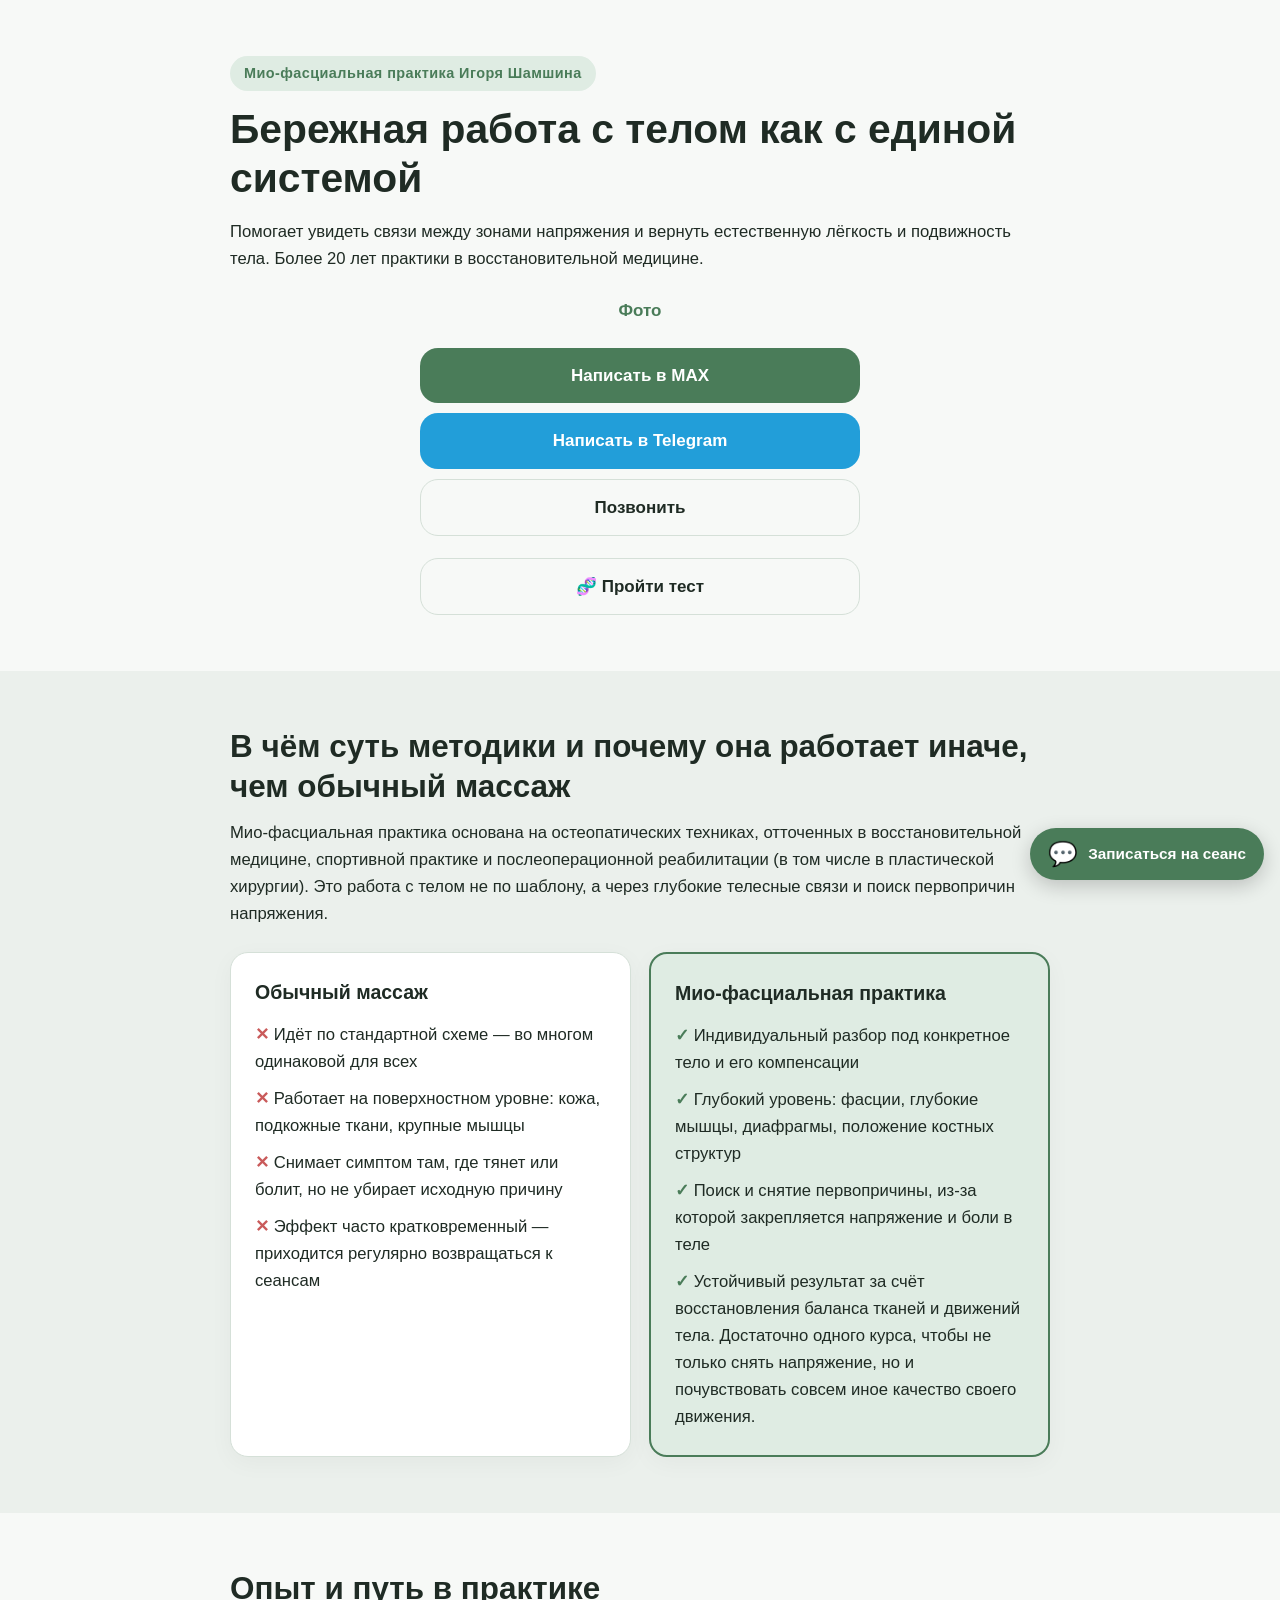
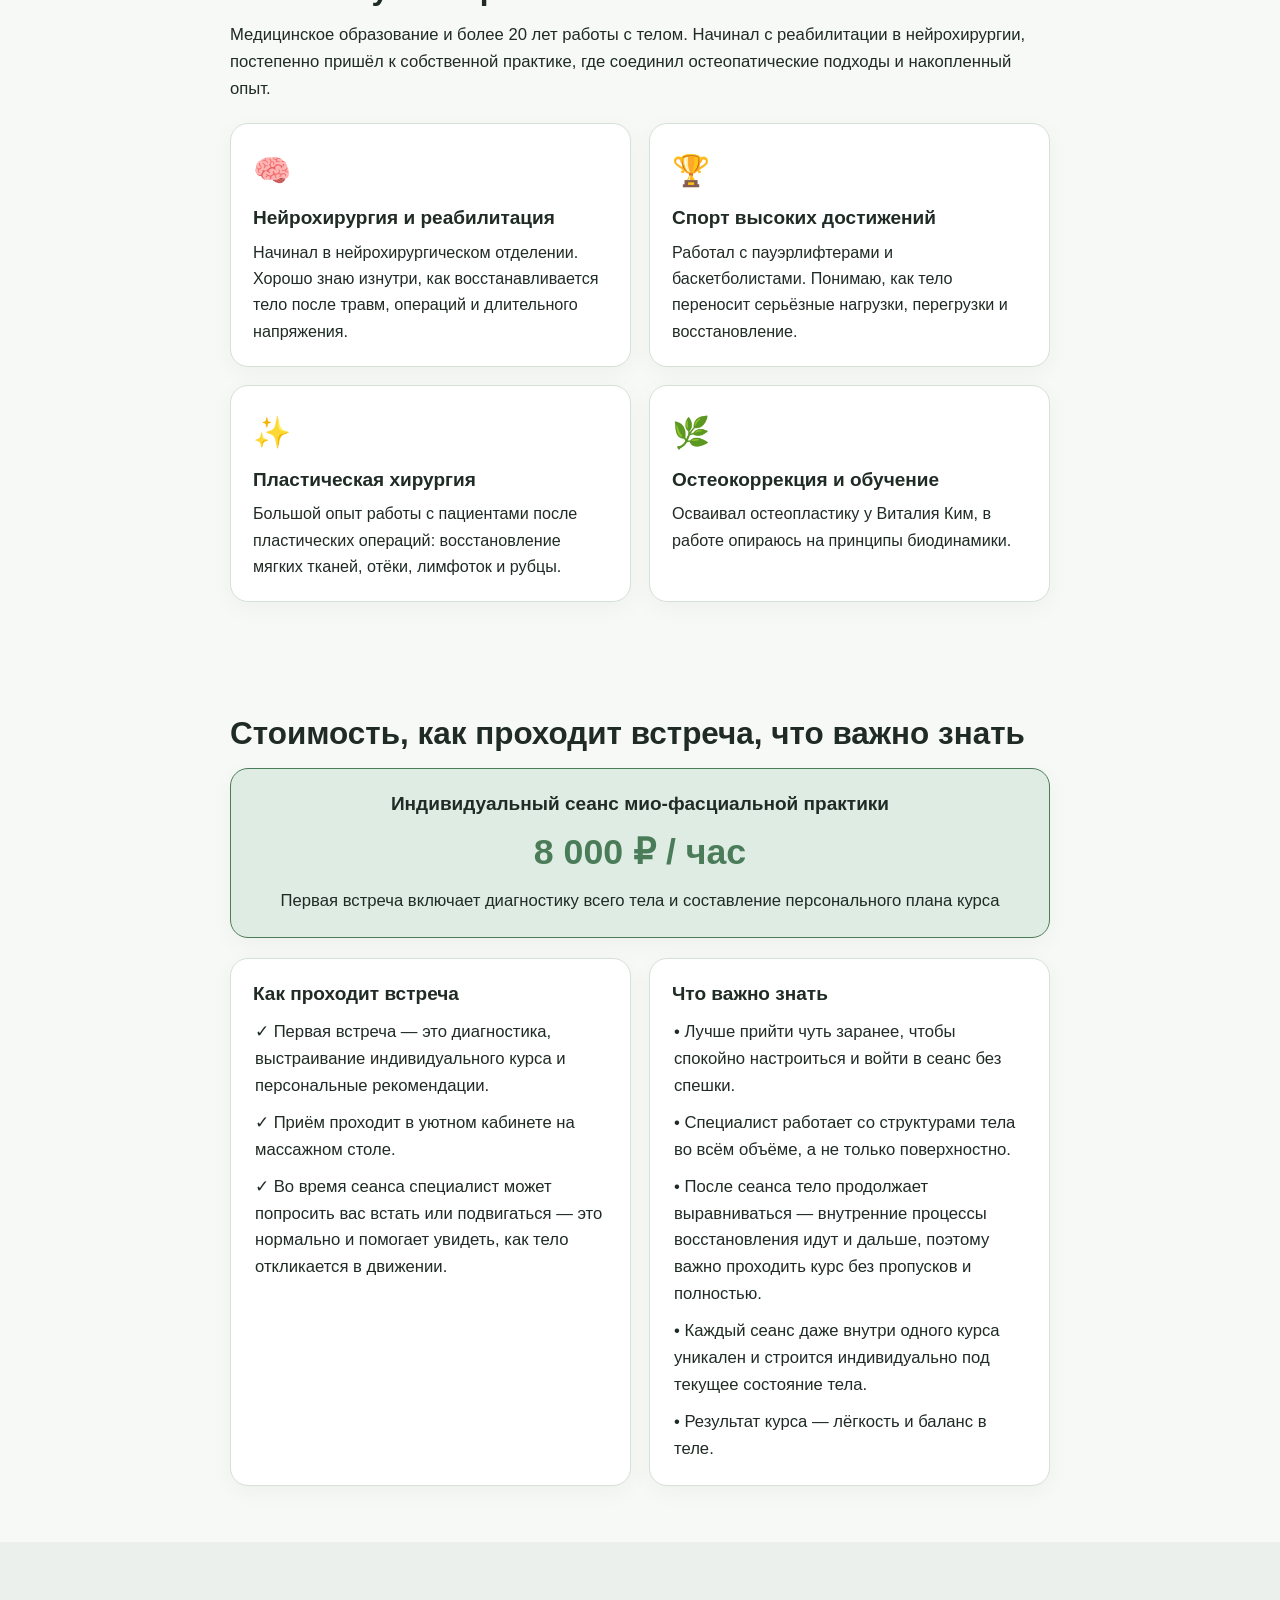
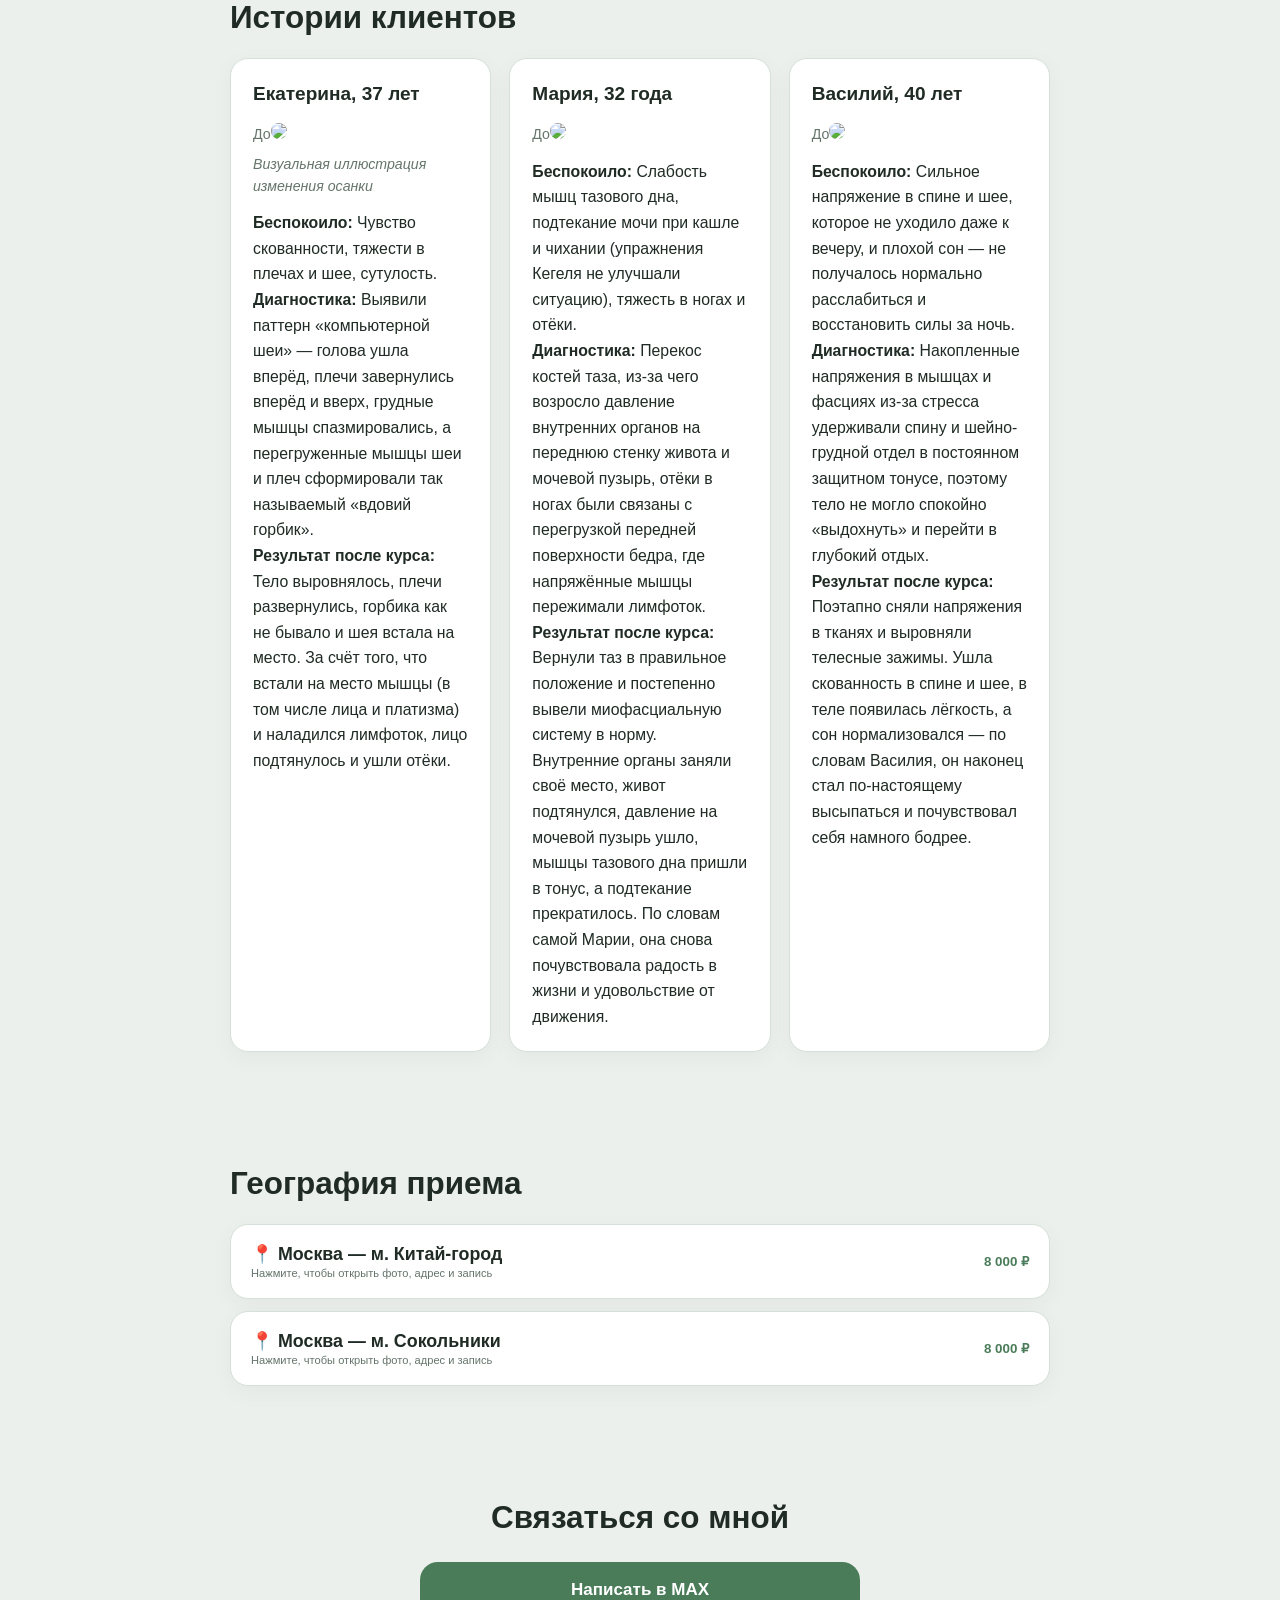
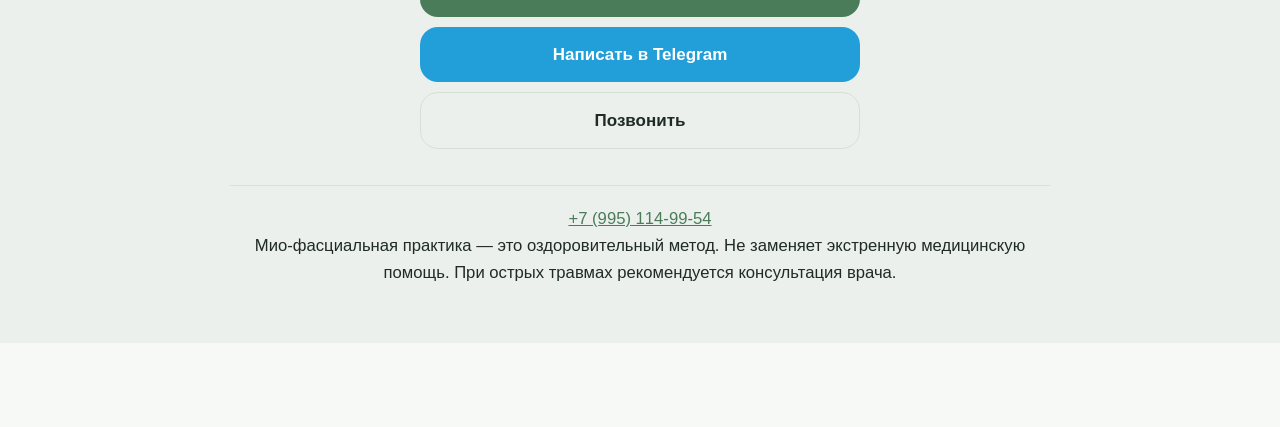
==== landing/index.html @ 15400cef "Publish landing/index.html" ====
<!DOCTYPE html><html lang="ru"><head><meta charset="UTF-8"><meta name="viewport" content="width=device-width,initial-scale=1.0"><title>Мио-фасциальная практика Игоря Шамшина | Москва</title>
  <meta name="description" content="Авторская мио-фасциальная остеокоррекция и остеопластика. 20+ лет опыта. Возвращаем легкость движений за 2–3 сеанса.">
  <link rel="canonical" href="https://github.iolanding.html">
  <meta property="og:title" content="Мио-фасциальная практика Игоря Шамшина">
  <meta property="og:description" content="20+ лет в восстановительной медицине. Мягкая остеокоррекция в Москве и Волгограде.">
  <meta property="og:image" content="https://github.ioigor.jpg"><style>:root { --bg-main:#fbf9f6; --bg-alt:#f3efe8; --fg:#2b2a28; --muted:#7a756f; --accent:#74a88e; --accent-soft:#e8f0ea; --border:#e6e0d6; --card-bg:#ffffff; --radius:18px; --bg-main:#F7F9F7;--bg-alt:#EBF0EC;--fg:#1F2B24;--muted:#65756B;--accent:#4A7C59;--accent-soft:#DFECE3;--border:#D5E0D8;--card-bg:#FFFFFF; }
body.theme-dark { --bg-main:#161817; --bg-alt:#1e201f; --fg:#eceae4; --muted:#9a978e; --accent:#7ab88f; --accent-soft:#233027; --border:#2f322e; --card-bg:#222523; }
@media (prefers-color-scheme: dark) { body.theme-auto { --bg-main:#161817; --bg-alt:#1e201f; --fg:#eceae4; --muted:#9a978e; --accent:#7ab88f; --accent-soft:#233027; --border:#2f322e; --card-bg:#222523; } }
* { box-sizing:border-box; margin:0; padding:0; } html { scroll-behavior:smooth; font-size:17px; }
body { background:var(--bg-main); color:var(--fg); line-height:1.6; padding-bottom:84px; -webkit-font-smoothing:antialiased; }
body{font-family:-apple-system,BlinkMacSystemFont,"Segoe UI",Roboto,sans-serif;}
img { max-width:100%; height:auto; }
.container { width:100%; max-width:860px; margin:0 auto; padding:0 20px; }
.section { padding:56px 0; } .section-alt { background:var(--bg-alt); }
.section-accent { background:var(--accent-soft); } .section-dark { background:#181a19; color:#f3efeA; --fg:#f3efea; --muted:#a5a198; --card-bg:#232624; --border:#333734; }
.sec-pad-sm { padding:32px 0; } .sec-pad-lg { padding:80px 0; }
.overline { display:inline-block; font-size:0.85rem; font-weight:700; letter-spacing:0.03em; color:var(--accent); background:var(--accent-soft); padding:6px 14px; border-radius:999px; margin-bottom:14px; }
.text-accent { color:var(--accent); font-weight:600; }
h1,h2,h3 { color:var(--h-color, var(--fg)); } p,li { color:var(--p-color, var(--fg)); }
.sec-txt-dark { --h-color:#1a1a1a; --p-color:#2b2a28; } .sec-txt-muted { --p-color:var(--muted); } .sec-txt-light { --h-color:#ffffff; --p-color:rgba(255,255,255,0.88); }
h1 { font-size:clamp(1.75rem, 3.6vw, 2.4rem); line-height:1.2; margin-bottom:16px; font-weight:700; }
h2 { font-size:clamp(1.4rem, 2.8vw, 1.85rem); line-height:1.26; margin-bottom:14px; font-weight:700; }
h3 { font-size:1.12rem; line-height:1.35; margin-bottom:8px; font-weight:700; }
.section p, .section li, .card p, .card li { font-size:0.98rem; line-height:1.62; }
.cookie-bar { position:fixed; bottom:16px; left:16px; right:16px; max-width:540px; margin:0 auto; background:var(--card-bg); border:1px solid var(--border); box-shadow:0 12px 32px rgba(0,0,0,0.14); border-radius:16px; padding:14px 16px; z-index:999; display:flex; align-items:center; justify-content:space-between; gap:12px; font-size:0.85rem; }
.hero-img-container { width:100%; max-width:460px; border-radius:var(--radius); background:transparent; margin:24px auto; display:flex; align-items:center; justify-content:center; color:var(--accent); font-weight:600; overflow:hidden; }
.hero-img-container img { width:100%; height:auto; max-height:80vh; object-fit:contain; border-radius:var(--radius); box-shadow:0 12px 32px rgba(0,0,0,0.08); display:block; }
.btn-group { display:flex; flex-wrap:wrap; gap:10px; margin-top:20px; justify-content:var(--btn-align, flex-start); }
body.btns-center .btn-group { justify-content:center; }
body.btns-full .btn-group { flex-direction:column; align-items:stretch; } body.btns-full .btn-group .btn { width:100%; max-width:440px; margin:0 auto; }
.btn { display:inline-flex; align-items:center; justify-content:center; gap:8px; padding:14px 24px; border-radius:var(--radius); font-size:1rem; font-weight:600; text-decoration:none; border:none; cursor:pointer; transition:0.2s; }
.btn-max { background:var(--accent);color:#fff; }
.btn-tg { background:#229ed9; color:#fff; } .btn-wa { background:#25d366; color:#fff; }
.btn-outline { background:transparent; color:var(--fg); border:1.5px solid var(--border); }
.card,.loc-card,.loc-tile,.compare-card,.form-card{background:var(--card-bg);border:1px solid var(--border);box-shadow:0 6px 24px rgba(0,0,0,0.04);}
.card { border-radius:var(--radius); padding:22px; } .card-icon { font-size:1.8rem; display:block; margin-bottom:10px; }
.grid-2 { display:grid; grid-template-columns:repeat(auto-fit,minmax(280px,1fr)); gap:18px; margin-top:20px; }
.grid-3 { display:grid; grid-template-columns:repeat(auto-fit,minmax(240px,1fr)); gap:18px; margin-top:20px; }
.site-nav { position:sticky; top:0; z-index:9900; background:rgba(255,255,255,0.85); backdrop-filter:blur(14px); -webkit-backdrop-filter:blur(14px); border-bottom:1px solid var(--border); padding:12px 0; }
body.theme-dark .site-nav { background:rgba(22,24,23,0.85); }
.site-nav-inner { display:flex; align-items:center; justify-content:space-between; gap:12px; flex-wrap:wrap; }
.site-nav-brand { font-weight:700; font-size:1.05rem; color:var(--fg); text-decoration:none; }
.site-nav-links { display:flex; gap:14px; flex-wrap:wrap; align-items:center; }
.site-nav-links a { text-decoration:none; color:var(--muted); font-size:0.9rem; font-weight:600; transition:0.2s; } .site-nav-links a:hover { color:var(--accent); }
.compare-grid { display:grid; grid-template-columns:repeat(auto-fit,minmax(280px,1fr)); gap:18px; margin-top:24px; }
.compare-card { border-radius:var(--radius); padding:24px; }
.compare-card.good { border:2px solid var(--accent); background:var(--accent-soft); }
.compare-card h4 { font-size:1.15rem; margin-bottom:14px; }
.compare-list { list-style:none; display:flex; flex-direction:column; gap:10px; font-size:0.96rem; }
.compare-card.bad .compare-list li::before { content:"✕ "; color:#c95a5a; font-weight:700; }
.compare-card.good .compare-list li::before { content:"✓ "; color:var(--accent); font-weight:700; }
.loc-accordion { display:flex; flex-direction:column; gap:12px; margin-top:20px; }
.loc-item { background:var(--card-bg); border:1px solid var(--border); border-radius:var(--radius); overflow:hidden; }
.loc-head { padding:18px 20px; font-weight:700; cursor:pointer; display:flex; justify-content:space-between; align-items:center; }
.loc-body { display:none; padding:0 20px 20px; border-top:1px solid var(--border); } .loc-item.open .loc-body { display:block; }
.loc-tabs-nav { display:flex; gap:8px; flex-wrap:wrap; margin:18px 0; }
.loc-tab-btn { padding:10px 18px; border-radius:999px; border:1px solid var(--border); background:var(--card-bg); color:var(--fg); font-weight:600; cursor:pointer; }
.loc-tab-btn.active { background:var(--accent); color:#fff; border-color:var(--accent); }
.loc-tab-panel { display:none; } .loc-tab-panel.active { display:block; }
.loc-grid { display:grid; grid-template-columns:repeat(auto-fit,minmax(260px,1fr)); gap:18px; margin-top:20px; }
.loc-card { border-radius:var(--radius); overflow:hidden; } .loc-card-img { width:100%; height:auto; max-height:360px; object-fit:cover; object-position:center 20%; display:block; }
.loc-card-content { padding:20px; } .loc-tiles { display:flex; flex-direction:column; gap:12px; margin-top:20px; }
.loc-tile { border-radius:var(--radius); padding:18px 20px; }
.form-card { max-width:500px; margin:20px auto 0; padding:26px; border-radius:var(--radius); }
.form-group { margin-bottom:14px; text-align:left; } .form-group label { display:block; font-size:0.9rem; font-weight:600; margin-bottom:6px; }
.form-group input { width:100%; padding:13px; border-radius:12px; border:1px solid var(--border); background:var(--bg-main); color:var(--fg); font-size:1rem; }
.form-checkbox { display:flex; align-items:flex-start; gap:10px; margin:14px 0 18px; font-size:0.85rem; color:var(--muted); text-align:left; }
.footer { margin-top:36px; padding-top:20px; border-top:1px solid var(--border); font-size:0.88rem; color:var(--muted); } .footer a { color:var(--accent); }
.s-modal-bg { display:none; position:fixed; inset:0; background:rgba(0,0,0,0.55); backdrop-filter:blur(5px); -webkit-backdrop-filter:blur(5px); z-index:10000; align-items:center; justify-content:center; padding:16px; }
.s-modal-bg.open { display:flex; }
.s-modal-box { background:var(--card-bg,#fff); color:var(--fg,#2b2a28); width:100%; max-width:500px; max-height:88vh; overflow-y:auto; padding:24px; border-radius:var(--radius,20px); position:relative; box-shadow:0 20px 50px rgba(0,0,0,0.25); }
.s-modal-bg.style-sheet { align-items:flex-end; padding:0; } .s-modal-bg.style-sheet .s-modal-box { max-width:600px; border-radius:24px 24px 0 0; animation:sheetUp 0.35s ease; }
.s-modal-bg.style-zoom .s-modal-box { animation:zoomIn 0.28s ease; }
.s-modal-bg.style-drawer { justify-content:flex-end; padding:0; } .s-modal-bg.style-drawer .s-modal-box { max-width:380px; height:100vh; max-height:100vh; border-radius:0; animation:drawerIn 0.32s ease; }
.s-modal-bg.style-fade .s-modal-box { animation:fadeInUp 0.25s ease; }
.s-modal-close { position:absolute; top:14px; right:14px; width:34px; height:34px; border-radius:50%; border:none; background:var(--bg-alt,#eee); color:var(--fg); font-size:1.2rem; cursor:pointer; }
@keyframes sheetUp { from{transform:translateY(100%);} to{transform:translateY(0);} }
@keyframes zoomIn { from{opacity:0;transform:scale(0.92);} to{opacity:1;transform:scale(1);} }
@keyframes drawerIn { from{transform:translateX(100%);} to{transform:translateX(0);} }
@keyframes fadeInUp { from{opacity:0;transform:translateY(14px);} to{opacity:1;transform:translateY(0);} }
</style></head><body class="theme-auto btns-full"><div id="sections-container"><section id="sec-hero" data-anchor="block-2" class="section"><div class="container"><span class="overline">Мио-фасциальная практика Игоря Шамшина</span><h1>Бережная работа с телом как с единой системой</h1><p>Помогает увидеть связи между зонами напряжения и вернуть естественную лёгкость и подвижность тела. Более 20 лет практики в восстановительной медицине.</p><div class="hero-img-container"><img src="igor.jpg" onerror="this.style.display='none';this.parentElement.innerHTML='<span>Фото</span>';"></div><div class="btn-group"><a href="https://max.ru/u/f9LHodD0cOKURlHDRtUfjZup0IItlxso6uYJw2xxB5VAO50X9VtVScPTXkc" target="_blank" class="btn btn-max">Написать в MAX</a><a href="https://t.me/+79951149954" target="_blank" class="btn btn-tg">Написать в Telegram</a><a href="tel:+79951149954" target="_blank" class="btn btn-outline">Позвонить</a></div></div><div class="container"><div class="btn-group" style="margin-top:22px;"><a href="index.html" target="_blank" rel="noopener" class="btn btn-outline">🧬 Пройти тест</a></div></div></section><section id="sec-compare" data-anchor="block-3" class="section section-alt"><div class="container"><h2>В чём суть методики и почему она работает иначе, чем обычный массаж</h2><p>Мио-фасциальная практика основана на остеопатических техниках, отточенных в восстановительной медицине, спортивной практике и послеоперационной реабилитации (в том числе в пластической хирургии). Это работа с телом не по шаблону, а через глубокие телесные связи и поиск первопричин напряжения.</p><div class="compare-grid"><div class="compare-card bad"><h4>Обычный массаж</h4><ul class="compare-list"><li>Идёт по стандартной схеме — во многом одинаковой для всех</li><li>Работает на поверхностном уровне: кожа, подкожные ткани, крупные мышцы</li><li>Снимает симптом там, где тянет или болит, но не убирает исходную причину</li><li>Эффект часто кратковременный — приходится регулярно возвращаться к сеансам</li></ul></div><div class="compare-card good"><h4>Мио-фасциальная практика</h4><ul class="compare-list"><li>Индивидуальный разбор под конкретное тело и его компенсации</li><li>Глубокий уровень: фасции, глубокие мышцы, диафрагмы, положение костных структур</li><li>Поиск и снятие первопричины, из-за которой закрепляется напряжение и боли в теле</li><li>Устойчивый результат за счёт восстановления баланса тканей и движений тела. Достаточно одного курса, чтобы не только снять напряжение, но и почувствовать совсем иное качество своего движения.</li></ul></div></div></div></section><section id="sec-expert" data-anchor="block-4" class="section"><div class="container"><h2>Опыт и путь в практике</h2><p>Медицинское образование и более 20 лет работы с телом. Начинал с реабилитации в нейрохирургии, постепенно пришёл к собственной практике, где соединил остеопатические подходы и накопленный опыт.</p><div class="grid-2"><div class="card"><span class="card-icon">🧠</span><h3>Нейрохирургия и реабилитация</h3><p style="font-size:0.95rem;margin:0;">Начинал в нейрохирургическом отделении. Хорошо знаю изнутри, как восстанавливается тело после травм, операций и длительного напряжения.</p></div><div class="card"><span class="card-icon">🏆</span><h3>Спорт высоких достижений</h3><p style="font-size:0.95rem;margin:0;">Работал с пауэрлифтерами и баскетболистами. Понимаю, как тело переносит серьёзные нагрузки, перегрузки и восстановление.</p></div><div class="card"><span class="card-icon">✨</span><h3>Пластическая хирургия</h3><p style="font-size:0.95rem;margin:0;">Большой опыт работы с пациентами после пластических операций: восстановление мягких тканей, отёки, лимфоток и рубцы.</p></div><div class="card"><span class="card-icon">🌿</span><h3>Остеокоррекция и обучение</h3><p style="font-size:0.95rem;margin:0;">Осваивал остеопластику у Виталия Ким, в работе опираюсь на принципы биодинамики.</p></div></div></div></section><section id="sec-pricing" data-anchor="block-5" class="section"><div class="container"><h2>Стоимость, как проходит встреча, что важно знать</h2><div class="card" style="text-align:center;border:1.5px solid var(--accent);background:var(--accent-soft);"><h3>Индивидуальный сеанс мио-фасциальной практики</h3><p style="font-size:2.1rem;font-weight:700;color:var(--accent);margin:6px 0;">8 000 ₽ / час</p><p style="margin:0;">Первая встреча включает диагностику всего тела и составление персонального плана курса</p></div><div class="grid-2"><div class="card"><h3>Как проходит встреча</h3><ul class="compare-list" style="margin-top:12px;"><li style="padding-left:2px;">✓ Первая встреча — это диагностика, выстраивание индивидуального курса и персональные рекомендации.</li><li style="padding-left:2px;">✓ Приём проходит в уютном кабинете на массажном столе.</li><li style="padding-left:2px;">✓ Во время сеанса специалист может попросить вас встать или подвигаться — это нормально и помогает увидеть, как тело откликается в движении.</li></ul></div><div class="card"><h3>Что важно знать</h3><ul class="compare-list" style="margin-top:12px;"><li style="padding-left:2px;">• Лучше прийти чуть заранее, чтобы спокойно настроиться и войти в сеанс без спешки.</li><li style="padding-left:2px;">• Специалист работает со структурами тела во всём объёме, а не только поверхностно.</li><li style="padding-left:2px;">• После сеанса тело продолжает выравниваться — внутренние процессы восстановления идут и дальше, поэтому важно проходить курс без пропусков и полностью.</li><li style="padding-left:2px;">• Каждый сеанс даже внутри одного курса уникален и строится индивидуально под текущее состояние тела.</li><li style="padding-left:2px;">• Результат курса — лёгкость и баланс в теле.</li></ul></div></div></div></section><section id="sec-cases" data-anchor="block-6" class="section section-alt"><div class="container"><h2>Истории клиентов</h2><div class="grid-3"><div class="card"><h3>Екатерина, 37 лет</h3><div style="margin:12px 0;"><div style="display:flex;gap:8px;"><div style="flex:1;"><small style="color:var(--muted);">До</small><img src="case_1_before.jpg" style="width:100%;border-radius:8px;margin-top:4px;" loading="lazy"></div></div><small style="display:block;color:var(--muted);font-style:italic;margin-top:6px;">Визуальная иллюстрация изменения осанки</small></div><p style="font-size:0.93rem;"><b>Беспокоило:</b> Чувство скованности, тяжести в плечах и шее, сутулость.</p><p style="font-size:0.93rem;"><b>Диагностика:</b> Выявили паттерн «компьютерной шеи» — голова ушла вперёд, плечи завернулись вперёд и вверх, грудные мышцы спазмировались, а перегруженные мышцы шеи и плеч сформировали так называемый «вдовий горбик».</p><p style="font-size:0.93rem;margin:0;"><b>Результат после курса:</b> Тело выровнялось, плечи развернулись, горбика как не бывало и шея встала на место. За счёт того, что встали на место мышцы (в том числе лица и платизма) и наладился лимфоток, лицо подтянулось и ушли отёки.</p></div><div class="card"><h3>Мария, 32 года</h3><div style="margin:12px 0;"><div style="display:flex;gap:8px;"><div style="flex:1;"><small style="color:var(--muted);">До</small><img src="case_2_before.jpg" style="width:100%;border-radius:8px;margin-top:4px;" loading="lazy"></div></div></div><p style="font-size:0.93rem;"><b>Беспокоило:</b> Слабость мышц тазового дна, подтекание мочи при кашле и чихании (упражнения Кегеля не улучшали ситуацию), тяжесть в ногах и отёки.</p><p style="font-size:0.93rem;"><b>Диагностика:</b> Перекос костей таза, из-за чего возросло давление внутренних органов на переднюю стенку живота и мочевой пузырь, отёки в ногах были связаны с перегрузкой передней поверхности бедра, где напряжённые мышцы пережимали лимфоток.</p><p style="font-size:0.93rem;margin:0;"><b>Результат после курса:</b> Вернули таз в правильное положение и постепенно вывели миофасциальную систему в норму. Внутренние органы заняли своё место, живот подтянулся, давление на мочевой пузырь ушло, мышцы тазового дна пришли в тонус, а подтекание прекратилось. По словам самой Марии, она снова почувствовала радость в жизни и удовольствие от движения.</p></div><div class="card"><h3>Василий, 40 лет</h3><div style="margin:12px 0;"><div style="display:flex;gap:8px;"><div style="flex:1;"><small style="color:var(--muted);">До</small><img src="case_3_before.jpg" style="width:100%;border-radius:8px;margin-top:4px;" loading="lazy"></div></div></div><p style="font-size:0.93rem;"><b>Беспокоило:</b> Сильное напряжение в спине и шее, которое не уходило даже к вечеру, и плохой сон — не получалось нормально расслабиться и восстановить силы за ночь.</p><p style="font-size:0.93rem;"><b>Диагностика:</b> Накопленные напряжения в мышцах и фасциях из-за стресса удерживали спину и шейно-грудной отдел в постоянном защитном тонусе, поэтому тело не могло спокойно «выдохнуть» и перейти в глубокий отдых.</p><p style="font-size:0.93rem;margin:0;"><b>Результат после курса:</b> Поэтапно сняли напряжения в тканях и выровняли телесные зажимы. Ушла скованность в спине и шее, в теле появилась лёгкость, а сон нормализовался — по словам Василия, он наконец стал по-настоящему высыпаться и почувствовал себя намного бодрее.</p></div></div></div></section><section id="sec-locations" data-anchor="block-7" class="section section-alt"><div class="container"><h2>География приема</h2><div class="loc-tiles"><button type="button" class="loc-tile" onclick="openLocModal(0)" style="width:100%;text-align:left;cursor:pointer;display:flex;justify-content:space-between;align-items:center;gap:12px;transition:0.2s;"><span><b style="font-size:1.05rem;display:block;color:var(--fg);">📍 Москва — м. Китай-город</b><small style="color:var(--muted);">Нажмите, чтобы открыть фото, адрес и запись</small></span><span style="color:var(--accent);font-weight:700;white-space:nowrap;">8 000 ₽</span></button><button type="button" class="loc-tile" onclick="openLocModal(1)" style="width:100%;text-align:left;cursor:pointer;display:flex;justify-content:space-between;align-items:center;gap:12px;transition:0.2s;"><span><b style="font-size:1.05rem;display:block;color:var(--fg);">📍 Москва — м. Сокольники</b><small style="color:var(--muted);">Нажмите, чтобы открыть фото, адрес и запись</small></span><span style="color:var(--accent);font-weight:700;white-space:nowrap;">8 000 ₽</span></button></div></div></section><section id="sec-contacts" data-anchor="block-9" class="section section-alt" id="sec-contacts"><div class="container" style="text-align:center;"><h2 style="margin-bottom:24px;">Связаться со мной</h2><div class="btn-group"><a href="https://max.ru/u/f9LHodD0cOKURlHDRtUfjZup0IItlxso6uYJw2xxB5VAO50X9VtVScPTXkc" target="_blank" class="btn btn-max">Написать в MAX</a><a href="https://t.me/+79951149954" target="_blank" class="btn btn-tg">Написать в Telegram</a><a href="tel:+79951149954" target="_blank" class="btn btn-outline">Позвонить</a></div><div class="footer"><p><a href="tel:+79951149954">+7 (995) 114-99-54</a></p><p>Мио-фасциальная практика — это оздоровительный метод. Не заменяет экстренную медицинскую помощь. При острых травмах рекомендуется консультация врача.</p></div></div></section></div><script>document.addEventListener("click",e=>{const a=e.target.closest("a[href^='#']");if(!a)return;e.preventDefault();const h=a.getAttribute("href");if(h==="#modal")return openContactModal();if(h==="#")return window.scrollTo({top:0,behavior:"smooth"});const el=document.querySelector(h);if(el)el.scrollIntoView({behavior:"smooth"});});const utm=new URLSearchParams(window.location.search).get("utm_source");if(utm)sessionStorage.setItem("site_utm",utm);const LOC_DATA=[{"city":"Москва","title":"м. Китай-город","text":"Уютный кабинет в тихом центре.","price":"8 000 ₽","img":"loc-center.jpg","mapLink":"https://yandex.ru, метро Китай-город","fullImg":"loc-center.jpg"},{"city":"Москва","title":"м. Сокольники","text":"Удобная локация. Зеленая зона, парковка рядом.","price":"8 000 ₽","img":"loc-sokolniki.jpg","mapLink":"https://yandex.ru, метро Сокольники","fullImg":"loc-sokolniki.jpg"}],L_DATA={"site":"https://shamshinigor78-pixel.github.io/max-selfcheck","images":"","landing":"landing.html","privacy":"privacy.html","max":"https://max.ru/u/f9LHodD0cOKURlHDRtUfjZup0IItlxso6uYJw2xxB5VAO50X9VtVScPTXkc","tg":"https://t.me/+79951149954","wa":"","phone":"tel:+79951149954","phoneText":"+7 (995) 114-99-54"},lf={"enabled":false,"title":"Записаться на приём","subtitle":"Оставьте имя и телефон — я напишу или перезвоню, чтобы подобрать удобное время.","btnText":"Связаться со мной","method":"wa","privacyText":"Я согласен на обработку персональных данных"};document.querySelectorAll(".loc-head").forEach(h=>h.addEventListener("click",()=>{const i=h.closest(".loc-item");if(i)i.classList.toggle("open");}));function switchLocTab(b,idx){const w=b.closest(".loc-tabs");w.querySelectorAll(".loc-tab-btn").forEach(x=>x.classList.remove("active"));w.querySelectorAll(".loc-tab-panel").forEach((p,i)=>p.classList.toggle("active",i===idx));b.classList.add("active");}function openSiteModal(h){document.getElementById("s-modal-body").innerHTML=h;document.getElementById("s-modal").classList.add("open");}function closeSiteModal(){document.getElementById("s-modal").classList.remove("open");}function openContactModal(){openSiteModal("<h3>Связаться и записаться</h3><p>Выберите удобный способ:</p><div class='btn-group'>"+(L_DATA.max?"<a href='"+L_DATA.max+"' target='_blank' class='btn btn-max'>Написать в MAX</a>":"")+(L_DATA.tg?"<a href='"+L_DATA.tg+"' target='_blank' class='btn btn-tg'>Написать в Telegram</a>":"")+(L_DATA.wa?"<a href='"+L_DATA.wa+"' target='_blank' class='btn btn-wa'>Написать в WhatsApp</a>":"")+(L_DATA.phone?"<a href='"+L_DATA.phone+"' class='btn btn-outline'>Позвонить</a>":"")+"</div>");}function openLocModal(i){const c=LOC_DATA[i];if(!c)return;openSiteModal((c.fullImg?"<img src='"+c.fullImg+"' style='width:100%;max-height:240px;object-fit:cover;border-radius:12px;margin-bottom:14px;'>":"")+"<h3>📍 "+c.city+(c.title?" — "+c.title:"")+"</h3><p>"+c.text+"</p>"+(c.price?"<p style='color:var(--accent);font-weight:700;font-size:1.25rem;'>"+c.price+"</p>":"")+"<div class='btn-group'>"+(c.mapLink?"<a href='"+c.mapLink+"' target='_blank' class='btn btn-outline'>Открыть на карте</a>":"")+"<button type='button' class='btn btn-max' onclick='closeSiteModal();scrollToForm()'>Записаться сюда</button></div>");}function scrollToForm(){const t=document.getElementById("sec-form")||document.getElementById("sec-contacts");if(t)t.scrollIntoView({behavior:"smooth"});}function submitLead(){const n=document.getElementById("lead-name")?.value.trim(),p=document.getElementById("lead-phone")?.value.trim(),c=document.getElementById("lead-consent")?.checked;if(!n||!p||p.replace(/\D/g,"").length<10)return alert("Укажите корректные имя и телефон");if(!c)return alert("Подтвердите согласие");const txt=encodeURIComponent("Здравствуйте! Меня зовут "+n+". Телефон: "+p);let url=(lf.method==="max"?L_DATA.max:lf.method==="tg"?L_DATA.tg:lf.method==="wa"?L_DATA.wa:lf.method==="phone"?L_DATA.phone:(L_DATA.max||L_DATA.tg||L_DATA.wa||L_DATA.phone));if(!url)return alert("Контакты не настроены");if(url.includes("wa.me"))url+=(url.includes("?")?"&":"?")+"text="+txt;window.open(url,"_blank","noopener");}</script><div id="s-modal" class="s-modal-bg style-sheet" onclick="if(event.target===this)closeSiteModal()"><div class="s-modal-box"><button type="button" class="s-modal-close" onclick="closeSiteModal()">✕</button><div id="s-modal-body"></div></div></div><button type="button" onclick="openContactModal()" style="position:fixed;right:16px;bottom:20px;background:var(--accent,#4a8f6f);color:#fff;border:none;border-radius:50px;padding:12px 18px;box-shadow:0 6px 20px rgba(0,0,0,0.2);cursor:pointer;z-index:9990;text-align:left;display:flex;align-items:center;gap:10px;"><span style="font-size:1.4rem;">💬</span><span><b style="display:block;font-size:0.9rem;">Записаться на сеанс</b></span></button></body></html>
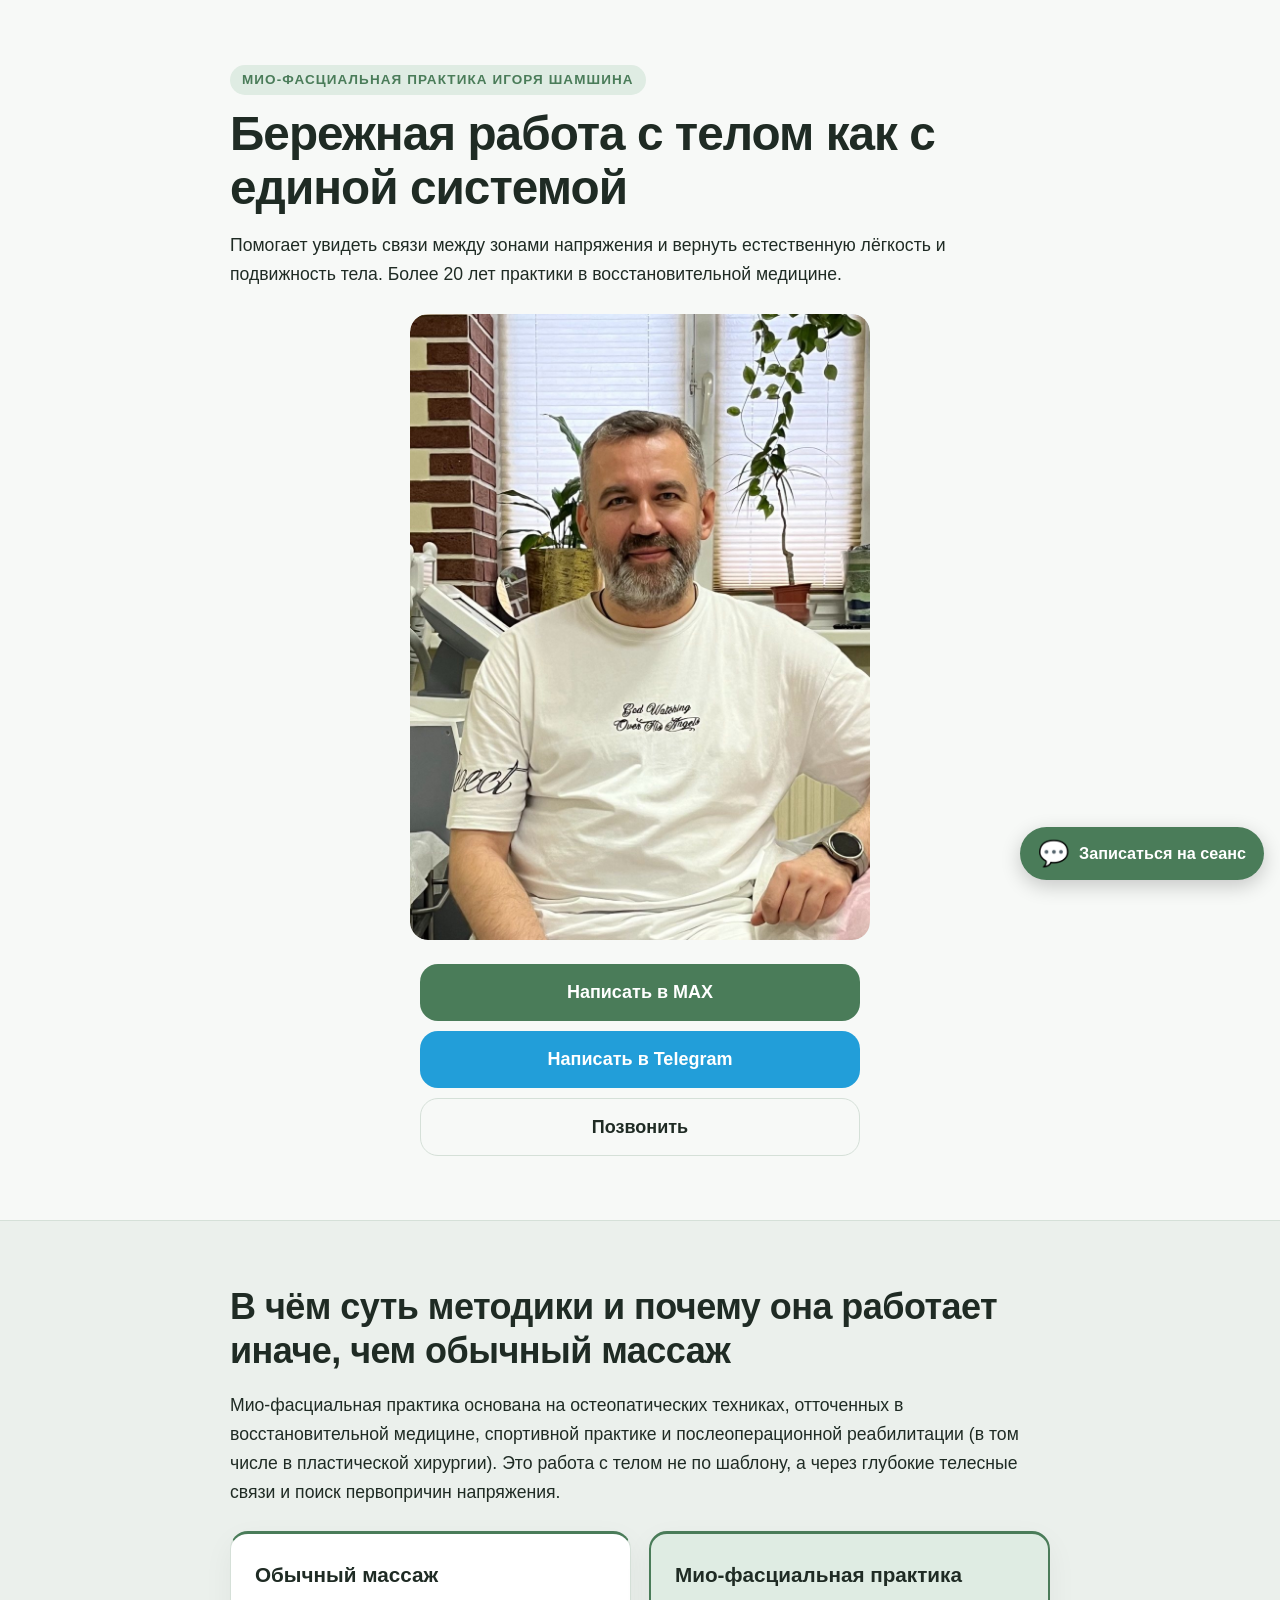
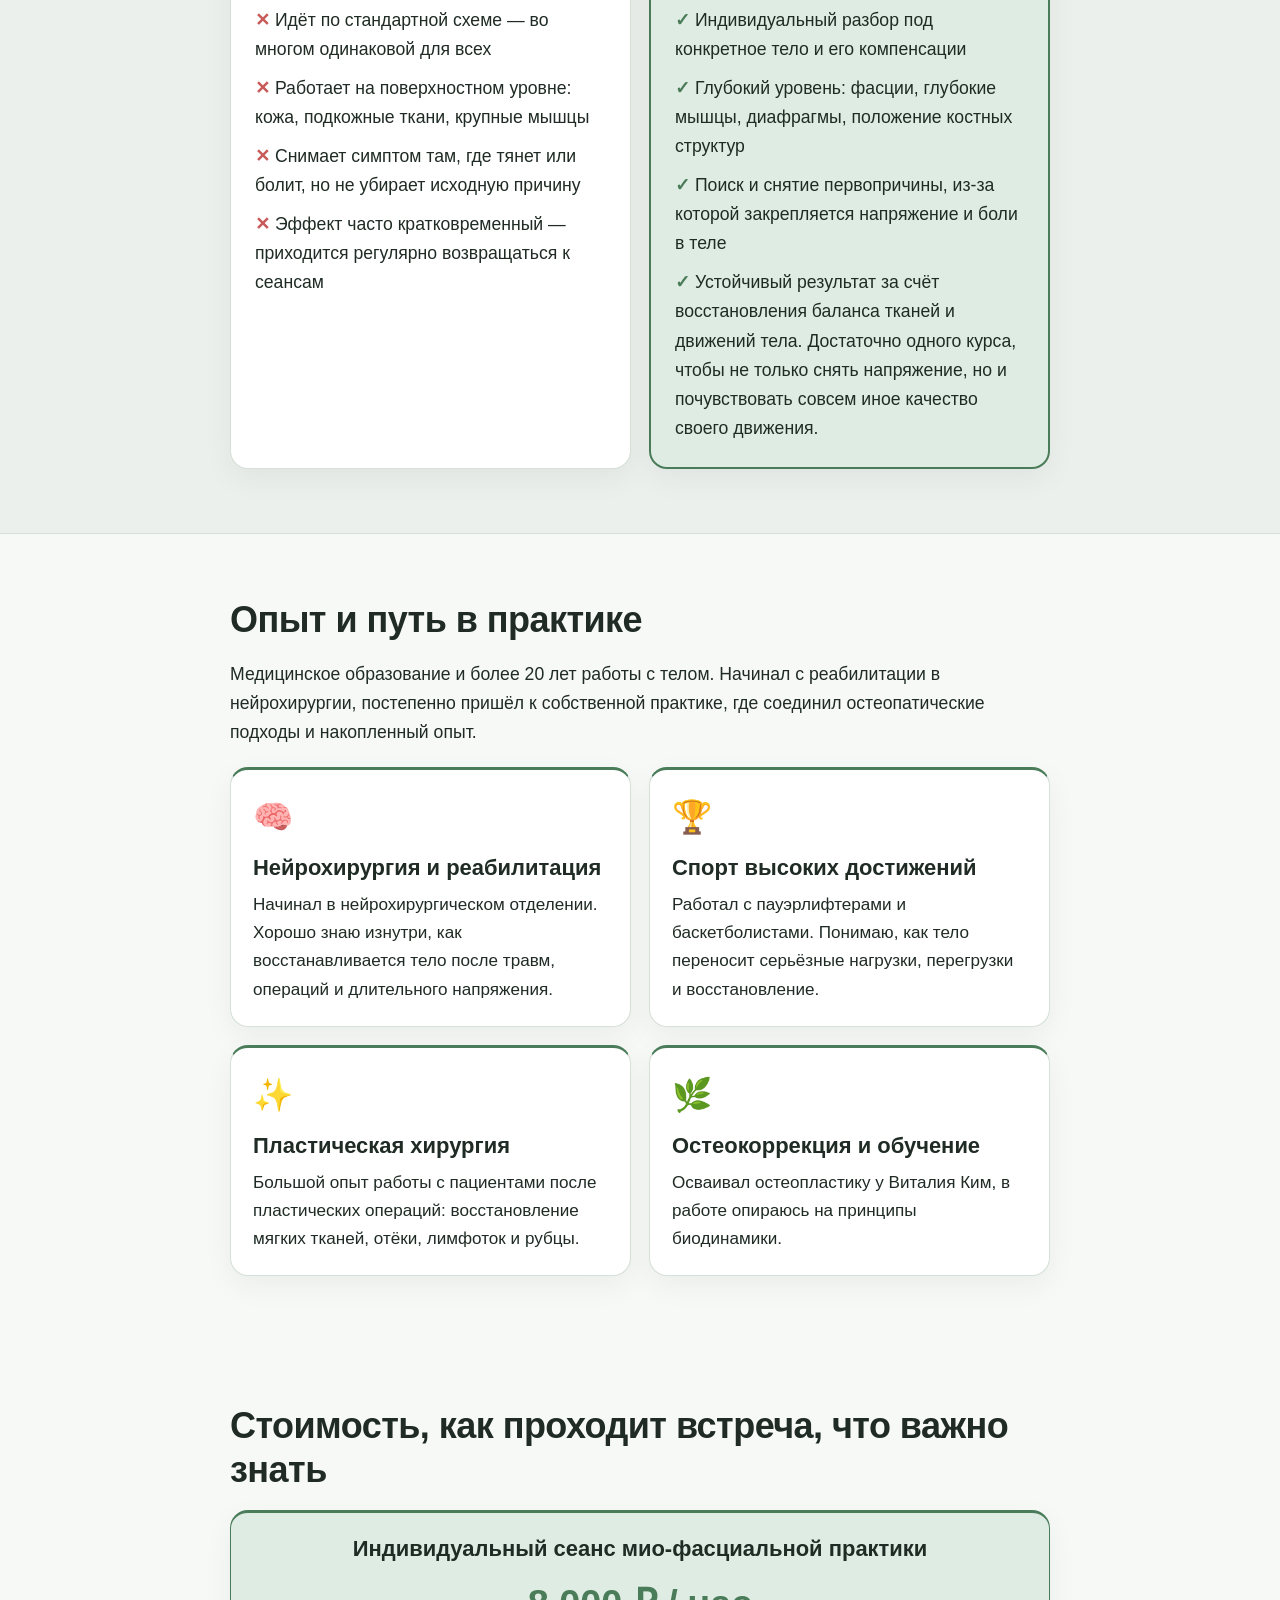
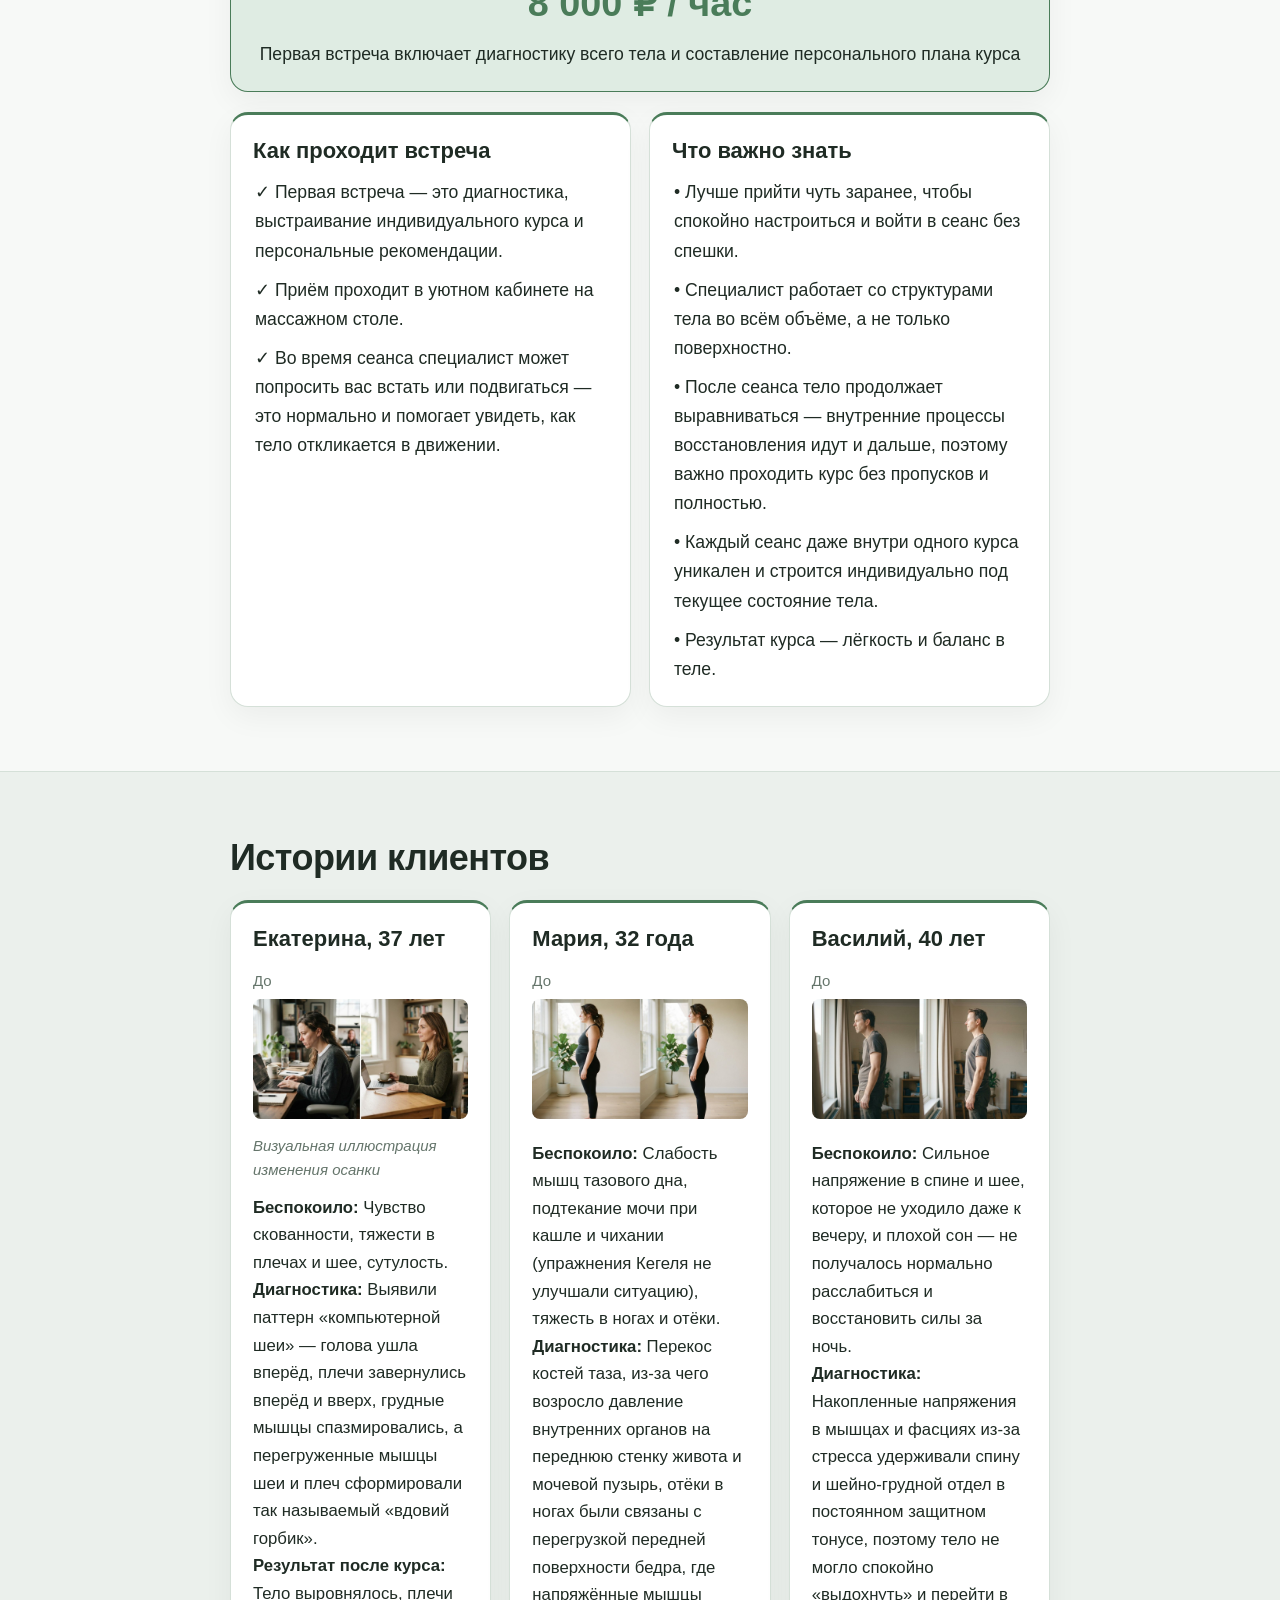
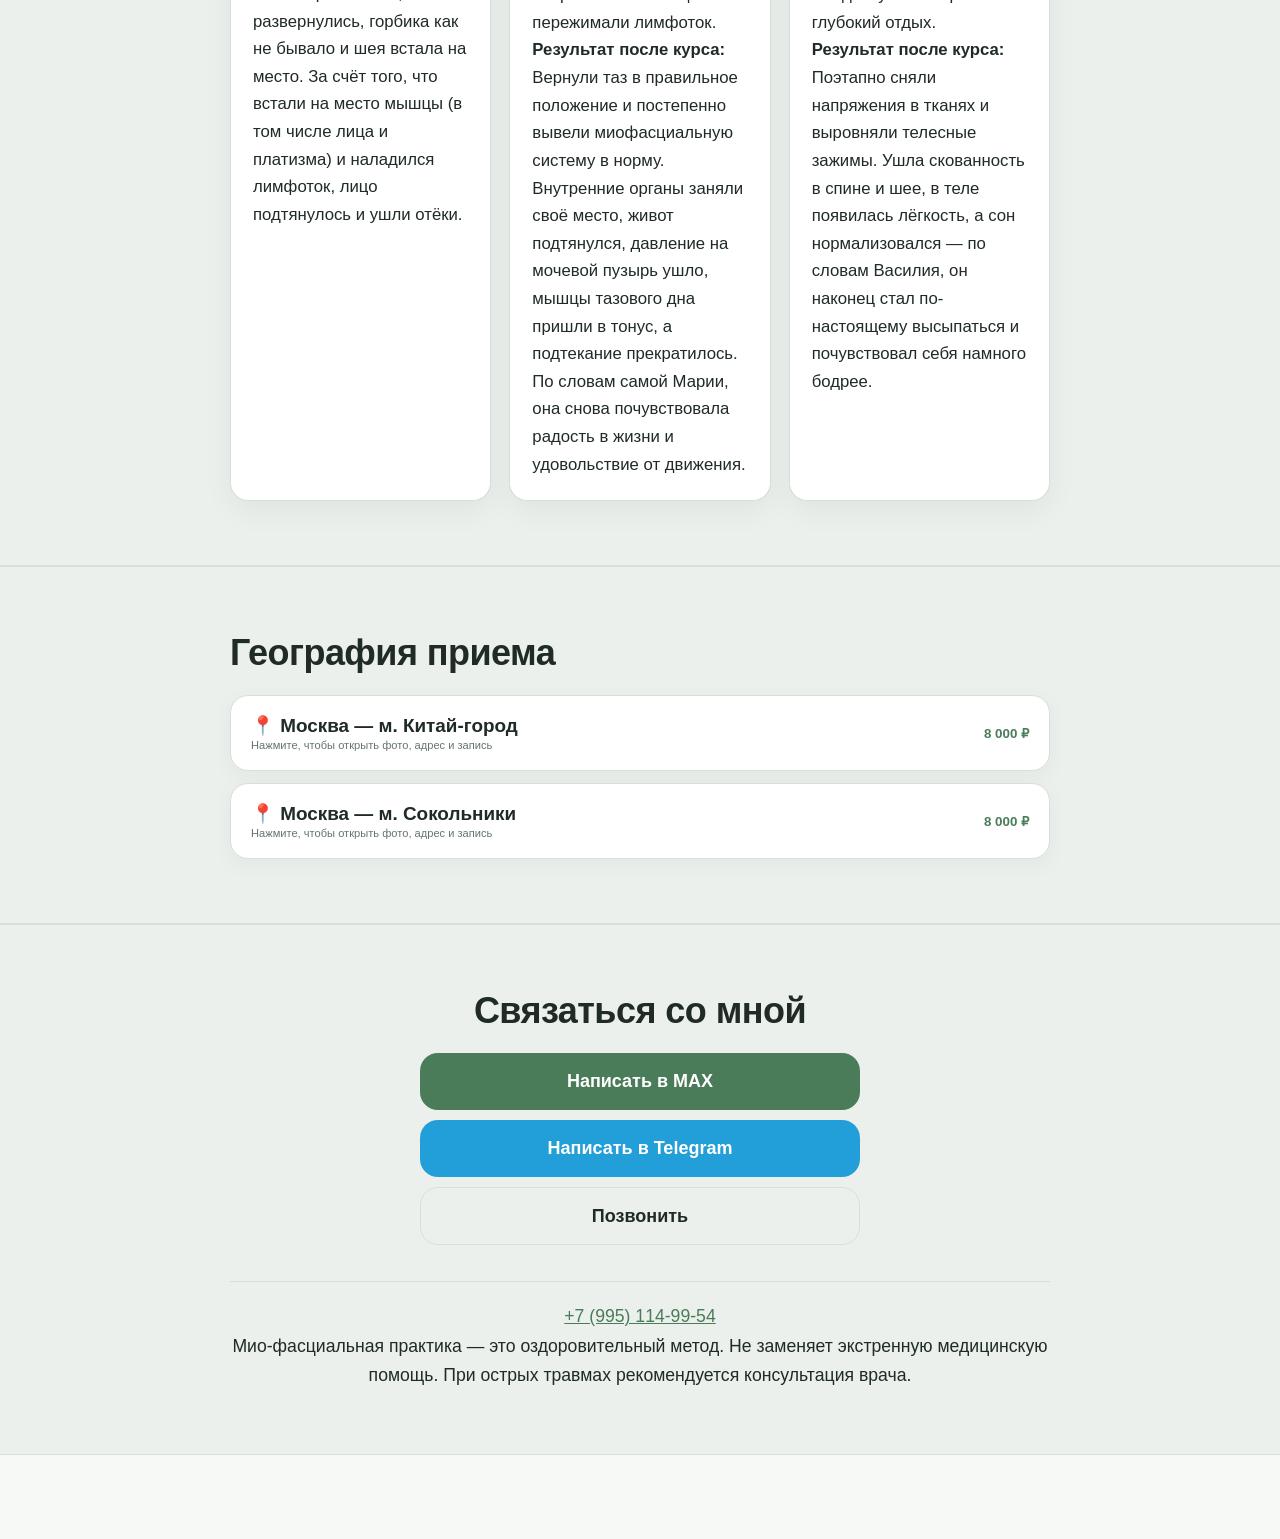
==== commit fa0df31d: "Publish landing/index.html" ====
--- a/landing/index.html
+++ b/landing/index.html
@@ -1,11 +1,11 @@
-<!DOCTYPE html><html lang="ru"><head><meta charset="UTF-8"><meta name="viewport" content="width=device-width,initial-scale=1.0"><title>Мио-фасциальная практика Игоря Шамшина | Москва</title>
+<!DOCTYPE html><html lang="ru"><head><meta name="color-scheme" content="light only"><style>:root,html,body{color-scheme:light only!important;}</style><meta name="color-scheme" content="light only"><style>:root,html,body{color-scheme:light only!important;}</style><meta name="color-scheme" content="light only"><style>:root,html,body{color-scheme:light only!important;}</style><meta name="color-scheme" content="light only"><style>:root,html,body{color-scheme:light only!important;}</style><meta name="color-scheme" content="light only"><style>:root,html,body{color-scheme:light only!important;}</style><meta name="color-scheme" content="light only"><style>:root,html,body{color-scheme:light only!important;}</style><meta name="color-scheme" content="light only"><style>:root,html,body{color-scheme:light only!important;}</style><meta name="color-scheme" content="light only"><style>:root,html,body{color-scheme:light only!important;}</style><meta name="color-scheme" content="light only"><style>:root,html,body{color-scheme:light only!important;}</style><meta name="color-scheme" content="light only"><style>:root,html,body{color-scheme:light only!important;}</style><meta name="color-scheme" content="light only"><style>:root,html,body{color-scheme:light only!important;}</style><meta name="color-scheme" content="light only"><style>:root,html,body{color-scheme:light only!important;}</style><meta name="color-scheme" content="light only"><style>:root,html,body{color-scheme:light only!important;}</style><meta name="color-scheme" content="light only"><style>:root,html,body{color-scheme:light only!important;}</style><meta name="color-scheme" content="light only"><style>:root,html,body{color-scheme:light only!important;}</style><meta name="color-scheme" content="light only"><style>:root,html,body{color-scheme:light only!important;}</style><meta name="color-scheme" content="light only"><style>:root,html,body{color-scheme:light only!important;}</style><meta name="color-scheme" content="light only"><style>:root,html,body{color-scheme:light only!important;}</style><meta name="color-scheme" content="light only"><style>:root,html,body{color-scheme:light only!important;}</style><meta name="color-scheme" content="light only"><style>:root,html,body{color-scheme:light only!important;}</style><meta name="color-scheme" content="light only"><style>:root,html,body{color-scheme:light only!important;}</style><meta name="color-scheme" content="light only"><style>:root,html,body{color-scheme:light only!important;}</style><meta name="color-scheme" content="light only"><style>:root,html,body{color-scheme:light only!important;}</style><meta name="color-scheme" content="light only"><style>:root,html,body{color-scheme:light only!important;}</style><meta name="color-scheme" content="light only"><style>:root,html,body{color-scheme:light only!important;}</style><meta name="color-scheme" content="light only"><style>:root,html,body{color-scheme:light only!important;}</style><meta name="color-scheme" content="light only"><style>:root,html,body{color-scheme:light only!important;}</style><meta name="color-scheme" content="light only"><style>:root,html,body{color-scheme:light only!important;}</style><meta name="color-scheme" content="light only"><style>:root,html,body{color-scheme:light only!important;}</style><meta name="color-scheme" content="light only"><style>:root,html,body{color-scheme:light only!important;}</style><meta name="color-scheme" content="light only"><style>:root,html,body{color-scheme:light only!important;}</style><meta name="color-scheme" content="light only"><style>:root,html,body{color-scheme:light only!important;}</style><meta name="color-scheme" content="light only"><style>:root,html,body{color-scheme:light only!important;}</style><meta name="color-scheme" content="light only"><style>:root,html,body{color-scheme:light only!important;}</style><meta name="color-scheme" content="light only"><style>:root,html,body{color-scheme:light only!important;}</style><meta name="color-scheme" content="light only"><style>:root,html,body{color-scheme:light only!important;}</style><meta name="color-scheme" content="light only"><style>:root,html,body{color-scheme:light only!important;}</style><meta name="color-scheme" content="light only"><style>:root,html,body{color-scheme:light only!important;}</style><meta name="color-scheme" content="light only"><style>:root,html,body{color-scheme:light only!important;}</style><meta name="color-scheme" content="light only"><style>:root,html,body{color-scheme:light only!important;}</style><meta name="color-scheme" content="light only"><style>:root,html,body{color-scheme:light only!important;}</style><meta name="color-scheme" content="light only"><style>:root,html,body{color-scheme:light only!important;}</style><meta name="color-scheme" content="light only"><style>:root,html,body{color-scheme:light only!important;}</style><meta name="color-scheme" content="light only"><style>:root,html,body{color-scheme:light only!important;}</style><meta name="color-scheme" content="light only"><style>:root,html,body{color-scheme:light only!important;}</style><meta name="color-scheme" content="light only"><style>:root,html,body{color-scheme:light only!important;}</style><meta name="color-scheme" content="light only"><style>:root,html,body{color-scheme:light only!important;}</style><meta name="color-scheme" content="light only"><style>:root,html,body{color-scheme:light only!important;}</style><meta name="color-scheme" content="light only"><style>:root,html,body{color-scheme:light only!important;}</style><meta name="color-scheme" content="light only"><style>:root,html,body{color-scheme:light only!important;}</style><meta name="color-scheme" content="light only"><style>:root,html,body{color-scheme:light only!important;}</style><meta name="color-scheme" content="light only"><style>:root,html,body{color-scheme:light only!important;}</style><meta name="color-scheme" content="light only"><style>:root,html,body{color-scheme:light only!important;}</style><meta name="color-scheme" content="light only"><style>:root,html,body{color-scheme:light only!important;}</style><meta name="color-scheme" content="light only"><style>:root,html,body{color-scheme:light only!important;}</style><meta name="color-scheme" content="light only"><style>:root,html,body{color-scheme:light only!important;}</style><meta name="color-scheme" content="light only"><style>:root,html,body{color-scheme:light only!important;}</style><meta name="color-scheme" content="light only"><style>:root,html,body{color-scheme:light only!important;}</style><meta name="color-scheme" content="light only"><style>:root,html,body{color-scheme:light only!important;}</style><meta name="color-scheme" content="light only"><style>:root,html,body{color-scheme:light only!important;}</style><meta name="color-scheme" content="light only"><style>:root,html,body{color-scheme:light only!important;}</style><meta name="color-scheme" content="light only"><style>:root,html,body{color-scheme:light only!important;}</style><meta name="color-scheme" content="light only"><style>:root,html,body{color-scheme:light only!important;}</style><meta name="color-scheme" content="light only"><style>:root,html,body{color-scheme:light only!important;}</style><meta name="color-scheme" content="light only"><style>:root,html,body{color-scheme:light only!important;}</style><meta name="color-scheme" content="light only"><style>:root,html,body{color-scheme:light only!important;}</style><meta name="color-scheme" content="light only"><style>:root,html,body{color-scheme:light only!important;}</style><meta name="color-scheme" content="light only"><style>:root,html,body{color-scheme:light only!important;}</style><meta name="color-scheme" content="light only"><style>:root,html,body{color-scheme:light only!important;}</style><meta name="color-scheme" content="light only"><style>:root,html,body{color-scheme:light only!important;}</style><meta name="color-scheme" content="light only"><style>:root,html,body{color-scheme:light only!important;}</style><meta name="color-scheme" content="light only"><style>:root,html,body{color-scheme:light only!important;}</style><meta name="color-scheme" content="light only"><style>:root,html,body{color-scheme:light only!important;}</style><meta name="color-scheme" content="light only"><style>:root,html,body{color-scheme:light only!important;}</style><meta name="color-scheme" content="light only"><style>:root,html,body{color-scheme:light only!important;}</style><meta name="color-scheme" content="light only"><style>:root,html,body{color-scheme:light only!important;}</style><meta name="color-scheme" content="light only"><style>:root,html,body{color-scheme:light only!important;}</style><meta name="color-scheme" content="light only"><style>:root,html,body{color-scheme:light only!important;}</style><meta name="color-scheme" content="light only"><style>:root,html,body{color-scheme:light only!important;}</style><meta name="color-scheme" content="light only"><style>:root,html,body{color-scheme:light only!important;}</style><meta name="color-scheme" content="light only"><style>:root,html,body{color-scheme:light only!important;}</style><meta name="color-scheme" content="light only"><style>:root,html,body{color-scheme:light only!important;}</style><meta name="color-scheme" content="light only"><style>:root,html,body{color-scheme:light only!important;}</style><meta name="color-scheme" content="light only"><style>:root,html,body{color-scheme:light only!important;}</style><meta name="color-scheme" content="light only"><style>:root,html,body{color-scheme:light only!important;}</style><meta name="color-scheme" content="light only"><style>:root,html,body{color-scheme:light only!important;}</style><meta name="color-scheme" content="light only"><style>:root,html,body{color-scheme:light only!important;}</style><meta name="color-scheme" content="light only"><style>:root,html,body{color-scheme:light only!important;}</style><meta name="color-scheme" content="light only"><style>:root,html,body{color-scheme:light only!important;}</style><meta name="color-scheme" content="light only"><style>:root,html,body{color-scheme:light only!important;}</style><meta name="color-scheme" content="light only"><style>:root,html,body{color-scheme:light only!important;}</style><meta name="color-scheme" content="light only"><style>:root,html,body{color-scheme:light only!important;}</style><meta name="color-scheme" content="light only"><style>:root,html,body{color-scheme:light only!important;}</style><meta name="color-scheme" content="light only"><style>:root,html,body{color-scheme:light only!important;}</style><meta name="color-scheme" content="light only"><style>:root,html,body{color-scheme:light only!important;}</style><meta name="color-scheme" content="light only"><style>:root,html,body{color-scheme:light only!important;}</style><meta name="color-scheme" content="light only"><style>:root,html,body{color-scheme:light only!important;}</style><meta name="color-scheme" content="light only"><style>:root,html,body{color-scheme:light only!important;}</style><meta name="color-scheme" content="light only"><style>:root,html,body{color-scheme:light only!important;}</style><meta name="color-scheme" content="light only"><style>:root,html,body{color-scheme:light only!important;}</style><meta name="color-scheme" content="light only"><style>:root,html,body{color-scheme:light only!important;}</style><meta name="color-scheme" content="light only"><style>:root,html,body{color-scheme:light only!important;}</style><meta name="color-scheme" content="light only"><style>:root,html,body{color-scheme:light only!important;}</style><meta name="color-scheme" content="light only"><style>:root,html,body{color-scheme:light only!important;}</style><meta name="color-scheme" content="light only"><style>:root,html,body{color-scheme:light only!important;}</style><meta name="color-scheme" content="light only"><style>:root,html,body{color-scheme:light only!important;}</style><meta name="color-scheme" content="light only"><style>:root,html,body{color-scheme:light only!important;}</style><meta name="color-scheme" content="light only"><style>:root,html,body{color-scheme:light only!important;}</style><meta name="color-scheme" content="light only"><style>:root,html,body{color-scheme:light only!important;}</style><meta name="color-scheme" content="light only"><style>:root,html,body{color-scheme:light only!important;}</style><meta name="color-scheme" content="light only"><style>:root,html,body{color-scheme:light only!important;}</style><meta name="color-scheme" content="light only"><style>:root,html,body{color-scheme:light only!important;}</style><meta name="color-scheme" content="light only"><style>:root,html,body{color-scheme:light only!important;}</style><meta name="color-scheme" content="light only"><style>:root,html,body{color-scheme:light only!important;}</style><meta name="color-scheme" content="light only"><style>:root,html,body{color-scheme:light only!important;}</style><meta name="color-scheme" content="light only"><style>:root,html,body{color-scheme:light only!important;}</style><meta name="color-scheme" content="light only"><style>:root,html,body{color-scheme:light only!important;}</style><meta name="color-scheme" content="light only"><style>:root,html,body{color-scheme:light only!important;}</style><meta name="color-scheme" content="light only"><style>:root,html,body{color-scheme:light only!important;}</style><meta name="color-scheme" content="light only"><style>:root,html,body{color-scheme:light only!important;}</style><meta name="color-scheme" content="light only"><style>:root,html,body{color-scheme:light only!important;}</style><meta name="color-scheme" content="light only"><style>:root,html,body{color-scheme:light only!important;}</style><meta name="color-scheme" content="light only"><style>:root,html,body{color-scheme:light only!important;}</style><meta name="color-scheme" content="light only"><style>:root,html,body{color-scheme:light only!important;}</style><meta name="color-scheme" content="light only"><style>:root,html,body{color-scheme:light only!important;}</style><meta name="color-scheme" content="light only"><style>:root,html,body{color-scheme:light only!important;}</style><meta name="color-scheme" content="light only"><style>:root,html,body{color-scheme:light only!important;}</style><meta name="color-scheme" content="light only"><style>:root,html,body{color-scheme:light only!important;}</style><meta name="color-scheme" content="light only"><style>:root,html,body{color-scheme:light only!important;}</style><meta name="color-scheme" content="light only"><style>:root,html,body{color-scheme:light only!important;}</style><meta name="color-scheme" content="light only"><style>:root,html,body{color-scheme:light only!important;}</style><meta name="color-scheme" content="light only"><style>:root,html,body{color-scheme:light only!important;}</style><meta name="color-scheme" content="light only"><style>:root,html,body{color-scheme:light only!important;}</style><meta name="color-scheme" content="light only"><style>:root,html,body{color-scheme:light only!important;}</style><meta name="color-scheme" content="light only"><style>:root,html,body{color-scheme:light only!important;}</style><meta name="color-scheme" content="light only"><style>:root,html,body{color-scheme:light only!important;}</style><meta name="color-scheme" content="light only"><style>:root,html,body{color-scheme:light only!important;}</style><meta name="color-scheme" content="light only"><style>:root,html,body{color-scheme:light only!important;}</style><meta name="color-scheme" content="light only"><style>:root,html,body{color-scheme:light only!important;}</style><meta name="color-scheme" content="light only"><style>:root,html,body{color-scheme:light only!important;}</style><meta name="color-scheme" content="light only"><style>:root,html,body{color-scheme:light only!important;}</style><meta name="color-scheme" content="light only"><style>:root,html,body{color-scheme:light only!important;}</style><meta name="color-scheme" content="light only"><style>:root,html,body{color-scheme:light only!important;}</style><meta name="color-scheme" content="light only"><style>:root,html,body{color-scheme:light only!important;}</style><meta name="color-scheme" content="light only"><style>:root,html,body{color-scheme:light only!important;}</style><meta name="color-scheme" content="light only"><style>:root,html,body{color-scheme:light only!important;}</style><meta name="color-scheme" content="light only"><style>:root,html,body{color-scheme:light only!important;}</style><meta name="color-scheme" content="light only"><style>:root,html,body{color-scheme:light only!important;}</style><meta name="color-scheme" content="light only"><style>:root,html,body{color-scheme:light only!important;}</style><meta name="color-scheme" content="light only"><style>:root,html,body{color-scheme:light only!important;}</style><meta name="color-scheme" content="light only"><style>:root,html,body{color-scheme:light only!important;}</style><meta name="color-scheme" content="light only"><style>:root,html,body{color-scheme:light only!important;}</style><meta name="color-scheme" content="light only"><style>:root,html,body{color-scheme:light only!important;}</style><meta name="color-scheme" content="light only"><style>:root,html,body{color-scheme:light only!important;}</style><meta name="color-scheme" content="light only"><style>:root,html,body{color-scheme:light only!important;}</style><meta name="color-scheme" content="light only"><style>:root,html,body{color-scheme:light only!important;}</style><meta name="color-scheme" content="light only"><style>:root,html,body{color-scheme:light only!important;}</style><meta name="color-scheme" content="light only"><style>:root,html,body{color-scheme:light only!important;}</style><meta name="color-scheme" content="light only"><style>:root,html,body{color-scheme:light only!important;}</style><meta name="color-scheme" content="light only"><style>:root,html,body{color-scheme:light only!important;}</style><meta name="color-scheme" content="light only"><style>:root,html,body{color-scheme:light only!important;}</style><meta name="color-scheme" content="light only"><style>:root,html,body{color-scheme:light only!important;}</style><meta name="color-scheme" content="light only"><style>:root,html,body{color-scheme:light only!important;}</style><meta name="color-scheme" content="light only"><style>:root,html,body{color-scheme:light only!important;}</style><meta name="color-scheme" content="light only"><style>:root,html,body{color-scheme:light only!important;}</style><meta name="color-scheme" content="light only"><style>:root,html,body{color-scheme:light only!important;}</style><meta name="color-scheme" content="light only"><style>:root,html,body{color-scheme:light only!important;}</style><meta name="color-scheme" content="light only"><style>:root,html,body{color-scheme:light only!important;}</style><meta name="color-scheme" content="light only"><style>:root,html,body{color-scheme:light only!important;}</style><meta name="color-scheme" content="light only"><style>:root,html,body{color-scheme:light only!important;}</style><meta name="color-scheme" content="light only"><style>:root,html,body{color-scheme:light only!important;}</style><meta name="color-scheme" content="light only"><style>:root,html,body{color-scheme:light only!important;}</style><meta name="color-scheme" content="light only"><style>:root,html,body{color-scheme:light only!important;}</style><meta name="color-scheme" content="light only"><style>:root,html,body{color-scheme:light only!important;}</style><meta name="color-scheme" content="light only"><style>:root,html,body{color-scheme:light only!important;}</style><meta name="color-scheme" content="light only"><style>:root,html,body{color-scheme:light only!important;}</style><meta name="color-scheme" content="light only"><style>:root,html,body{color-scheme:light only!important;}</style><meta name="color-scheme" content="light only"><style>:root,html,body{color-scheme:light only!important;}</style><meta name="color-scheme" content="light only"><style>:root,html,body{color-scheme:light only!important;}</style><meta name="color-scheme" content="light only"><style>:root,html,body{color-scheme:light only!important;}</style><meta name="color-scheme" content="light only"><style>:root,html,body{color-scheme:light only!important;}</style><meta name="color-scheme" content="light only"><style>:root,html,body{color-scheme:light only!important;}</style><meta name="color-scheme" content="light only"><style>:root,html,body{color-scheme:light only!important;}</style><meta name="color-scheme" content="light only"><style>:root,html,body{color-scheme:light only!important;}</style><meta name="color-scheme" content="light only"><style>:root,html,body{color-scheme:light only!important;}</style><meta name="color-scheme" content="light only"><style>:root,html,body{color-scheme:light only!important;}</style><meta name="color-scheme" content="light only"><style>:root,html,body{color-scheme:light only!important;}</style><meta name="color-scheme" content="light only"><style>:root,html,body{color-scheme:light only!important;}</style><meta name="color-scheme" content="light only"><style>:root,html,body{color-scheme:light only!important;}</style><meta name="color-scheme" content="light only"><style>:root,html,body{color-scheme:light only!important;}</style><meta name="color-scheme" content="light only"><style>:root,html,body{color-scheme:light only!important;}</style><meta name="color-scheme" content="light only"><style>:root,html,body{color-scheme:light only!important;}</style><meta name="color-scheme" content="light only"><style>:root,html,body{color-scheme:light only!important;}</style><meta name="color-scheme" content="light only"><style>:root,html,body{color-scheme:light only!important;}</style><meta name="color-scheme" content="light only"><style>:root,html,body{color-scheme:light only!important;}</style><meta name="color-scheme" content="light only"><style>:root,html,body{color-scheme:light only!important;}</style><meta name="color-scheme" content="light only"><style>:root,html,body{color-scheme:light only!important;}</style><meta name="color-scheme" content="light only"><style>:root,html,body{color-scheme:light only!important;}</style><meta name="color-scheme" content="light only"><style>:root,html,body{color-scheme:light only!important;}</style><meta name="color-scheme" content="light only"><style>:root,html,body{color-scheme:light only!important;}</style><meta name="color-scheme" content="light only"><style>:root,html,body{color-scheme:light only!important;}</style><meta name="color-scheme" content="light only"><style>:root,html,body{color-scheme:light only!important;}</style><meta name="color-scheme" content="light only"><style>:root,html,body{color-scheme:light only!important;}</style><meta name="color-scheme" content="light only"><style>:root,html,body{color-scheme:light only!important;}</style><meta name="color-scheme" content="light only"><style>:root,html,body{color-scheme:light only!important;}</style><meta name="color-scheme" content="light only"><style>:root,html,body{color-scheme:light only!important;}</style><meta name="color-scheme" content="light only"><style>:root,html,body{color-scheme:light only!important;}</style><meta name="color-scheme" content="light only"><style>:root,html,body{color-scheme:light only!important;}</style><meta name="color-scheme" content="light only"><style>:root,html,body{color-scheme:light only!important;}</style><meta name="color-scheme" content="light only"><style>:root,html,body{color-scheme:light only!important;}</style><meta name="color-scheme" content="light only"><style>:root,html,body{color-scheme:light only!important;}</style><meta name="color-scheme" content="light only"><style>:root,html,body{color-scheme:light only!important;}</style><meta name="color-scheme" content="light only"><style>:root,html,body{color-scheme:light only!important;}</style><meta name="color-scheme" content="light only"><style>:root,html,body{color-scheme:light only!important;}</style><meta name="color-scheme" content="light only"><style>:root,html,body{color-scheme:light only!important;}</style><meta name="color-scheme" content="light only"><style>:root,html,body{color-scheme:light only!important;}</style><meta name="color-scheme" content="light only"><style>:root,html,body{color-scheme:light only!important;}</style><meta name="color-scheme" content="light only"><style>:root,html,body{color-scheme:light only!important;}</style><meta name="color-scheme" content="light only"><style>:root,html,body{color-scheme:light only!important;}</style><meta name="color-scheme" content="light only"><style>:root,html,body{color-scheme:light only!important;}</style><meta name="color-scheme" content="light only"><style>:root,html,body{color-scheme:light only!important;}</style><meta name="color-scheme" content="light only"><style>:root,html,body{color-scheme:light only!important;}</style><meta name="color-scheme" content="light only"><style>:root,html,body{color-scheme:light only!important;}</style><meta name="color-scheme" content="light only"><style>:root,html,body{color-scheme:light only!important;}</style><meta name="color-scheme" content="light only"><style>:root,html,body{color-scheme:light only!important;}</style><meta name="color-scheme" content="light only"><style>:root,html,body{color-scheme:light only!important;}</style><meta name="color-scheme" content="light only"><style>:root,html,body{color-scheme:light only!important;}</style><meta name="color-scheme" content="light only"><style>:root,html,body{color-scheme:light only!important;}</style><meta name="color-scheme" content="light only"><style>:root,html,body{color-scheme:light only!important;}</style><meta name="color-scheme" content="light only"><style>:root,html,body{color-scheme:light only!important;}</style><meta name="color-scheme" content="light only"><style>:root,html,body{color-scheme:light only!important;}</style><meta name="color-scheme" content="light only"><style>:root,html,body{color-scheme:light only!important;}</style><meta name="color-scheme" content="light only"><style>:root,html,body{color-scheme:light only!important;}</style><meta name="color-scheme" content="light only"><style>:root,html,body{color-scheme:light only!important;}</style><meta name="color-scheme" content="light only"><style>:root,html,body{color-scheme:light only!important;}</style><meta name="color-scheme" content="light only"><style>:root,html,body{color-scheme:light only!important;}</style><meta name="color-scheme" content="light only"><style>:root,html,body{color-scheme:light only!important;}</style><meta name="color-scheme" content="light only"><style>:root,html,body{color-scheme:light only!important;}</style><meta name="color-scheme" content="light only"><style>:root,html,body{color-scheme:light only!important;}</style><meta name="color-scheme" content="light only"><style>:root,html,body{color-scheme:light only!important;}</style><meta name="color-scheme" content="light only"><style>:root,html,body{color-scheme:light only!important;}</style><meta name="color-scheme" content="light only"><style>:root,html,body{color-scheme:light only!important;}</style><meta name="color-scheme" content="light only"><style>:root,html,body{color-scheme:light only!important;}</style><meta name="color-scheme" content="light only"><style>:root,html,body{color-scheme:light only!important;}</style><meta name="color-scheme" content="light only"><style>:root,html,body{color-scheme:light only!important;}</style><meta name="color-scheme" content="light only"><style>:root,html,body{color-scheme:light only!important;}</style><meta name="color-scheme" content="light only"><style>:root,html,body{color-scheme:light only!important;}</style><meta name="color-scheme" content="light only"><style>:root,html,body{color-scheme:light only!important;}</style><meta name="color-scheme" content="light only"><style>:root,html,body{color-scheme:light only!important;}</style><meta name="color-scheme" content="light only"><style>:root,html,body{color-scheme:light only!important;}</style><meta name="color-scheme" content="light only"><style>:root,html,body{color-scheme:light only!important;}</style><meta name="color-scheme" content="light only"><style>:root,html,body{color-scheme:light only!important;}</style><meta name="color-scheme" content="light only"><style>:root,html,body{color-scheme:light only!important;}</style><meta name="color-scheme" content="light only"><style>:root,html,body{color-scheme:light only!important;}</style><meta name="color-scheme" content="light only"><style>:root,html,body{color-scheme:light only!important;}</style><meta name="color-scheme" content="light only"><style>:root,html,body{color-scheme:light only!important;}</style><meta name="color-scheme" content="light only"><style>:root,html,body{color-scheme:light only!important;}</style><meta name="color-scheme" content="light only"><style>:root,html,body{color-scheme:light only!important;}</style><meta name="color-scheme" content="light only"><style>:root,html,body{color-scheme:light only!important;}</style><meta name="color-scheme" content="light only"><style>:root,html,body{color-scheme:light only!important;}</style><meta name="color-scheme" content="light only"><style>:root,html,body{color-scheme:light only!important;}</style><meta name="color-scheme" content="light only"><style>:root,html,body{color-scheme:light only!important;}</style><meta name="color-scheme" content="light only"><style>:root,html,body{color-scheme:light only!important;}</style><meta name="color-scheme" content="light only"><style>:root,html,body{color-scheme:light only!important;}</style><meta name="color-scheme" content="light only"><style>:root,html,body{color-scheme:light only!important;}</style><meta name="color-scheme" content="light only"><style>:root,html,body{color-scheme:light only!important;}</style><meta name="color-scheme" content="light only"><style>:root,html,body{color-scheme:light only!important;}</style><meta name="color-scheme" content="light only"><style>:root,html,body{color-scheme:light only!important;}</style><meta name="color-scheme" content="light only"><style>:root,html,body{color-scheme:light only!important;}</style><meta name="color-scheme" content="light only"><style>:root,html,body{color-scheme:light only!important;}</style><meta name="color-scheme" content="light only"><style>:root,html,body{color-scheme:light only!important;}</style><meta name="color-scheme" content="light only"><style>:root,html,body{color-scheme:light only!important;}</style><meta name="color-scheme" content="light only"><style>:root,html,body{color-scheme:light only!important;}</style><meta name="color-scheme" content="light only"><style>:root,html,body{color-scheme:light only!important;}</style><meta name="color-scheme" content="light only"><style>:root,html,body{color-scheme:light only!important;}</style><meta name="color-scheme" content="light only"><style>:root,html,body{color-scheme:light only!important;}</style><meta name="color-scheme" content="light only"><style>:root,html,body{color-scheme:light only!important;}</style><meta name="color-scheme" content="light only"><style>:root,html,body{color-scheme:light only!important;}</style><meta name="color-scheme" content="light only"><style>:root,html,body{color-scheme:light only!important;}</style><meta name="color-scheme" content="light only"><style>:root,html,body{color-scheme:light only!important;}</style><meta name="color-scheme" content="light only"><style>:root,html,body{color-scheme:light only!important;}</style><meta name="color-scheme" content="light only"><style>:root,html,body{color-scheme:light only!important;}</style><meta name="color-scheme" content="light only"><style>:root,html,body{color-scheme:light only!important;}</style><meta name="color-scheme" content="light only"><style>:root,html,body{color-scheme:light only!important;}</style><meta name="color-scheme" content="light only"><style>:root,html,body{color-scheme:light only!important;}</style><meta name="color-scheme" content="light only"><style>:root,html,body{color-scheme:light only!important;}</style><meta name="color-scheme" content="light only"><style>:root,html,body{color-scheme:light only!important;}</style><meta name="color-scheme" content="light only"><style>:root,html,body{color-scheme:light only!important;}</style><meta name="color-scheme" content="light only"><style>:root,html,body{color-scheme:light only!important;}</style><meta name="color-scheme" content="light only"><style>:root,html,body{color-scheme:light only!important;}</style><meta name="color-scheme" content="light only"><style>:root,html,body{color-scheme:light only!important;}</style><meta name="color-scheme" content="light only"><style>:root,html,body{color-scheme:light only!important;}</style><meta name="color-scheme" content="light only"><style>:root,html,body{color-scheme:light only!important;}</style><meta name="color-scheme" content="light only"><style>:root,html,body{color-scheme:light only!important;}</style><meta name="color-scheme" content="light only"><style>:root,html,body{color-scheme:light only!important;}</style><meta name="color-scheme" content="light only"><style>:root,html,body{color-scheme:light only!important;}</style><meta name="color-scheme" content="light only"><style>:root,html,body{color-scheme:light only!important;}</style><meta name="color-scheme" content="light only"><style>:root,html,body{color-scheme:light only!important;}</style><meta name="color-scheme" content="light only"><style>:root,html,body{color-scheme:light only!important;}</style><meta name="color-scheme" content="light only"><style>:root,html,body{color-scheme:light only!important;}</style><meta name="color-scheme" content="light only"><style>:root,html,body{color-scheme:light only!important;}</style><meta name="color-scheme" content="light only"><style>:root,html,body{color-scheme:light only!important;}</style><meta name="color-scheme" content="light only"><style>:root,html,body{color-scheme:light only!important;}</style><meta name="color-scheme" content="light only"><style>:root,html,body{color-scheme:light only!important;}</style><meta name="color-scheme" content="light only"><style>:root,html,body{color-scheme:light only!important;}</style><meta name="color-scheme" content="light only"><style>:root,html,body{color-scheme:light only!important;}</style><meta name="color-scheme" content="light only"><style>:root,html,body{color-scheme:light only!important;}</style><meta name="color-scheme" content="light only"><style>:root,html,body{color-scheme:light only!important;}</style><meta name="color-scheme" content="light only"><style>:root,html,body{color-scheme:light only!important;}</style><meta name="color-scheme" content="light only"><style>:root,html,body{color-scheme:light only!important;}</style><meta name="color-scheme" content="light only"><style>:root,html,body{color-scheme:light only!important;}</style><meta name="color-scheme" content="light only"><style>:root,html,body{color-scheme:light only!important;}</style><meta name="color-scheme" content="light only"><style>:root,html,body{color-scheme:light only!important;}</style><meta name="color-scheme" content="light only"><style>:root,html,body{color-scheme:light only!important;}</style><meta name="color-scheme" content="light only"><style>:root,html,body{color-scheme:light only!important;}</style><meta name="color-scheme" content="light only"><style>:root,html,body{color-scheme:light only!important;}</style><meta name="color-scheme" content="light only"><style>:root,html,body{color-scheme:light only!important;}</style><meta name="color-scheme" content="light only"><style>:root,html,body{color-scheme:light only!important;}</style><meta name="color-scheme" content="light only"><style>:root,html,body{color-scheme:light only!important;}</style><meta name="color-scheme" content="light only"><style>:root,html,body{color-scheme:light only!important;}</style><meta name="color-scheme" content="light only"><style>:root,html,body{color-scheme:light only!important;}</style><meta name="color-scheme" content="light only"><style>:root,html,body{color-scheme:light only!important;}</style><meta name="color-scheme" content="light only"><style>:root,html,body{color-scheme:light only!important;}</style><meta name="color-scheme" content="light only"><style>:root,html,body{color-scheme:light only!important;}</style><meta name="color-scheme" content="light only"><style>:root,html,body{color-scheme:light only!important;}</style><meta name="color-scheme" content="light only"><style>:root,html,body{color-scheme:light only!important;}</style><meta name="color-scheme" content="light only"><style>:root,html,body{color-scheme:light only!important;}</style><meta name="color-scheme" content="light only"><style>:root,html,body{color-scheme:light only!important;}</style><meta name="color-scheme" content="light only"><style>:root,html,body{color-scheme:light only!important;}</style><meta name="color-scheme" content="light only"><style>:root,html,body{color-scheme:light only!important;}</style><meta name="color-scheme" content="light only"><style>:root,html,body{color-scheme:light only!important;}</style><meta name="color-scheme" content="light only"><style>:root,html,body{color-scheme:light only!important;}</style><meta name="color-scheme" content="light only"><style>:root,html,body{color-scheme:light only!important;}</style><meta name="color-scheme" content="light only"><style>:root,html,body{color-scheme:light only!important;}</style><meta name="color-scheme" content="light only"><style>:root,html,body{color-scheme:light only!important;}</style><meta name="color-scheme" content="light only"><style>:root,html,body{color-scheme:light only!important;}</style><meta name="color-scheme" content="light only"><style>:root,html,body{color-scheme:light only!important;}</style><meta name="color-scheme" content="light only"><style>:root,html,body{color-scheme:light only!important;}</style><meta name="color-scheme" content="light only"><style>:root,html,body{color-scheme:light only!important;}</style><meta name="color-scheme" content="light only"><style>:root,html,body{color-scheme:light only!important;}</style><meta name="color-scheme" content="light only"><style>:root,html,body{color-scheme:light only!important;}</style><meta name="color-scheme" content="light only"><style>:root,html,body{color-scheme:light only!important;}</style><meta name="color-scheme" content="light only"><style>:root,html,body{color-scheme:light only!important;}</style><meta name="color-scheme" content="light only"><style>:root,html,body{color-scheme:light only!important;}</style><meta name="color-scheme" content="light only"><style>:root,html,body{color-scheme:light only!important;}</style><meta name="color-scheme" content="light only"><style>:root,html,body{color-scheme:light only!important;}</style><meta name="color-scheme" content="light only"><style>:root,html,body{color-scheme:light only!important;}</style><meta name="color-scheme" content="light only"><style>:root,html,body{color-scheme:light only!important;}</style><meta name="color-scheme" content="light only"><style>:root,html,body{color-scheme:light only!important;}</style><meta name="color-scheme" content="light only"><style>:root,html,body{color-scheme:light only!important;}</style><meta name="color-scheme" content="light only"><style>:root,html,body{color-scheme:light only!important;}</style><meta name="color-scheme" content="light only"><style>:root,html,body{color-scheme:light only!important;}</style><meta name="color-scheme" content="light only"><style>:root,html,body{color-scheme:light only!important;}</style><meta name="color-scheme" content="light only"><style>:root,html,body{color-scheme:light only!important;}</style><meta name="color-scheme" content="light only"><style>:root,html,body{color-scheme:light only!important;}</style><meta name="color-scheme" content="light only"><style>:root,html,body{color-scheme:light only!important;}</style><meta name="color-scheme" content="light only"><style>:root,html,body{color-scheme:light only!important;}</style><meta name="color-scheme" content="light only"><style>:root,html,body{color-scheme:light only!important;}</style><meta name="color-scheme" content="light only"><style>:root,html,body{color-scheme:light only!important;}</style><meta name="color-scheme" content="light only"><style>:root,html,body{color-scheme:light only!important;}</style><meta name="color-scheme" content="light only"><style>:root,html,body{color-scheme:light only!important;}</style><meta name="color-scheme" content="light only"><style>:root,html,body{color-scheme:light only!important;}</style><meta name="color-scheme" content="light only"><style>:root,html,body{color-scheme:light only!important;}</style><meta name="color-scheme" content="light only"><style>:root,html,body{color-scheme:light only!important;}</style><meta name="color-scheme" content="light only"><style>:root,html,body{color-scheme:light only!important;}</style><meta name="color-scheme" content="light only"><style>:root,html,body{color-scheme:light only!important;}</style><meta name="color-scheme" content="light only"><style>:root,html,body{color-scheme:light only!important;}</style><meta name="color-scheme" content="light only"><style>:root,html,body{color-scheme:light only!important;}</style><meta name="color-scheme" content="light only"><style>:root,html,body{color-scheme:light only!important;}</style><meta name="color-scheme" content="light only"><style>:root,html,body{color-scheme:light only!important;}</style><meta name="color-scheme" content="light only"><style>:root,html,body{color-scheme:light only!important;}</style><meta name="color-scheme" content="light only"><style>:root,html,body{color-scheme:light only!important;}</style><meta name="color-scheme" content="light only"><style>:root,html,body{color-scheme:light only!important;}</style><meta name="color-scheme" content="light only"><style>:root,html,body{color-scheme:light only!important;}</style><meta name="color-scheme" content="light only"><style>:root,html,body{color-scheme:light only!important;}</style><meta name="color-scheme" content="light only"><style>:root,html,body{color-scheme:light only!important;}</style><meta name="color-scheme" content="light only"><style>:root,html,body{color-scheme:light only!important;}</style><meta name="color-scheme" content="light only"><style>:root,html,body{color-scheme:light only!important;}</style><meta name="color-scheme" content="light only"><style>:root,html,body{color-scheme:light only!important;}</style><meta name="color-scheme" content="light only"><style>:root,html,body{color-scheme:light only!important;}</style><meta name="color-scheme" content="light only"><style>:root,html,body{color-scheme:light only!important;}</style><meta name="color-scheme" content="light only"><style>:root,html,body{color-scheme:light only!important;}</style><meta name="color-scheme" content="light only"><style>:root,html,body{color-scheme:light only!important;}</style><meta name="color-scheme" content="light only"><style>:root,html,body{color-scheme:light only!important;}</style><meta name="color-scheme" content="light only"><style>:root,html,body{color-scheme:light only!important;}</style><meta name="color-scheme" content="light only"><style>:root,html,body{color-scheme:light only!important;}</style><meta name="color-scheme" content="light only"><style>:root,html,body{color-scheme:light only!important;}</style><meta name="color-scheme" content="light only"><style>:root,html,body{color-scheme:light only!important;}</style><meta name="color-scheme" content="light only"><style>:root,html,body{color-scheme:light only!important;}</style><meta name="color-scheme" content="light only"><style>:root,html,body{color-scheme:light only!important;}</style><meta name="color-scheme" content="light only"><style>:root,html,body{color-scheme:light only!important;}</style><meta name="color-scheme" content="light only"><style>:root,html,body{color-scheme:light only!important;}</style><meta name="color-scheme" content="light only"><style>:root,html,body{color-scheme:light only!important;}</style><meta name="color-scheme" content="light only"><style>:root,html,body{color-scheme:light only!important;}</style><meta name="color-scheme" content="light only"><style>:root,html,body{color-scheme:light only!important;}</style><meta name="color-scheme" content="light only"><style>:root,html,body{color-scheme:light only!important;}</style><meta name="color-scheme" content="light only"><style>:root,html,body{color-scheme:light only!important;}</style><meta name="color-scheme" content="light only"><style>:root,html,body{color-scheme:light only!important;}</style><meta name="color-scheme" content="light only"><style>:root,html,body{color-scheme:light only!important;}</style><meta name="color-scheme" content="light only"><style>:root,html,body{color-scheme:light only!important;}</style><meta name="color-scheme" content="light only"><style>:root,html,body{color-scheme:light only!important;}</style><meta name="color-scheme" content="light only"><style>:root,html,body{color-scheme:light only!important;}</style><meta name="color-scheme" content="light only"><style>:root,html,body{color-scheme:light only!important;}</style><meta name="color-scheme" content="light only"><style>:root,html,body{color-scheme:light only!important;}</style><meta name="color-scheme" content="light only"><style>:root,html,body{color-scheme:light only!important;}</style><meta name="color-scheme" content="light only"><style>:root,html,body{color-scheme:light only!important;}</style><meta name="color-scheme" content="light only"><style>:root,html,body{color-scheme:light only!important;}</style><meta name="color-scheme" content="light only"><style>:root,html,body{color-scheme:light only!important;}</style><meta name="color-scheme" content="light only"><style>:root,html,body{color-scheme:light only!important;}</style><meta name="color-scheme" content="light only"><style>:root,html,body{color-scheme:light only!important;}</style><meta name="color-scheme" content="light only"><style>:root,html,body{color-scheme:light only!important;}</style><meta name="color-scheme" content="light only"><style>:root,html,body{color-scheme:light only!important;}</style><meta name="color-scheme" content="light only"><style>:root,html,body{color-scheme:light only!important;}</style><meta name="color-scheme" content="light only"><style>:root,html,body{color-scheme:light only!important;}</style><meta name="color-scheme" content="light only"><style>:root,html,body{color-scheme:light only!important;}</style><meta name="color-scheme" content="light only"><style>:root,html,body{color-scheme:light only!important;}</style><meta name="color-scheme" content="light only"><style>:root,html,body{color-scheme:light only!important;}</style><meta name="color-scheme" content="light only"><style>:root,html,body{color-scheme:light only!important;}</style><meta name="color-scheme" content="light only"><style>:root,html,body{color-scheme:light only!important;}</style><meta name="color-scheme" content="light only"><style>:root,html,body{color-scheme:light only!important;}</style><meta name="color-scheme" content="light only"><style>:root,html,body{color-scheme:light only!important;}</style><meta name="color-scheme" content="light only"><style>:root,html,body{color-scheme:light only!important;}</style><meta name="color-scheme" content="light only"><style>:root,html,body{color-scheme:light only!important;}</style><meta name="color-scheme" content="light only"><style>:root,html,body{color-scheme:light only!important;}</style><meta name="color-scheme" content="light only"><style>:root,html,body{color-scheme:light only!important;}</style><meta name="color-scheme" content="light only"><style>:root,html,body{color-scheme:light only!important;}</style><meta name="color-scheme" content="light only"><style>:root,html,body{color-scheme:light only!important;}</style><meta name="color-scheme" content="light only"><style>:root,html,body{color-scheme:light only!important;}</style><meta name="color-scheme" content="light only"><style>:root,html,body{color-scheme:light only!important;}</style><meta name="color-scheme" content="light only"><style>:root,html,body{color-scheme:light only!important;}</style><meta name="color-scheme" content="light only"><style>:root,html,body{color-scheme:light only!important;}</style><meta name="color-scheme" content="light only"><style>:root,html,body{color-scheme:light only!important;}</style><meta name="color-scheme" content="light only"><style>:root,html,body{color-scheme:light only!important;}</style><meta name="color-scheme" content="light only"><style>:root,html,body{color-scheme:light only!important;}</style><meta name="color-scheme" content="light only"><style>:root,html,body{color-scheme:light only!important;}</style><meta name="color-scheme" content="light only"><style>:root,html,body{color-scheme:light only!important;}</style><meta name="color-scheme" content="light only"><style>:root,html,body{color-scheme:light only!important;}</style><meta name="color-scheme" content="light only"><style>:root,html,body{color-scheme:light only!important;}</style><meta name="color-scheme" content="light only"><style>:root,html,body{color-scheme:light only!important;}</style><meta name="color-scheme" content="light only"><style>:root,html,body{color-scheme:light only!important;}</style><meta name="color-scheme" content="light only"><style>:root,html,body{color-scheme:light only!important;}</style><meta name="color-scheme" content="light only"><style>:root,html,body{color-scheme:light only!important;}</style><meta name="color-scheme" content="light only"><style>:root,html,body{color-scheme:light only!important;}</style><meta name="color-scheme" content="light only"><style>:root,html,body{color-scheme:light only!important;}</style><meta name="color-scheme" content="light only"><style>:root,html,body{color-scheme:light only!important;}</style><meta name="color-scheme" content="light only"><style>:root,html,body{color-scheme:light only!important;}</style><meta name="color-scheme" content="light only"><style>:root,html,body{color-scheme:light only!important;}</style><meta name="color-scheme" content="light only"><style>:root,html,body{color-scheme:light only!important;}</style><meta name="color-scheme" content="light only"><style>:root,html,body{color-scheme:light only!important;}</style><meta name="color-scheme" content="light only"><style>:root,html,body{color-scheme:light only!important;}</style><meta name="color-scheme" content="light only"><style>:root,html,body{color-scheme:light only!important;}</style><meta name="color-scheme" content="light only"><style>:root,html,body{color-scheme:light only!important;}</style><meta name="color-scheme" content="light only"><style>:root,html,body{color-scheme:light only!important;}</style><meta name="color-scheme" content="light only"><style>:root,html,body{color-scheme:light only!important;}</style><meta name="color-scheme" content="light only"><style>:root,html,body{color-scheme:light only!important;}</style><meta name="color-scheme" content="light only"><style>:root,html,body{color-scheme:light only!important;}</style><meta name="color-scheme" content="light only"><style>:root,html,body{color-scheme:light only!important;}</style><meta name="color-scheme" content="light only"><style>:root,html,body{color-scheme:light only!important;}</style><meta name="color-scheme" content="light only"><style>:root,html,body{color-scheme:light only!important;}</style><meta name="color-scheme" content="light only"><style>:root,html,body{color-scheme:light only!important;}</style><meta name="color-scheme" content="light only"><style>:root,html,body{color-scheme:light only!important;}</style><meta name="color-scheme" content="light only"><style>:root,html,body{color-scheme:light only!important;}</style><meta name="color-scheme" content="light only"><style>:root,html,body{color-scheme:light only!important;}</style><meta name="color-scheme" content="light only"><style>:root,html,body{color-scheme:light only!important;}</style><meta name="color-scheme" content="light only"><style>:root,html,body{color-scheme:light only!important;}</style><meta name="color-scheme" content="light only"><style>:root,html,body{color-scheme:light only!important;}</style><meta name="color-scheme" content="light only"><style>:root,html,body{color-scheme:light only!important;}</style><meta name="color-scheme" content="light only"><style>:root,html,body{color-scheme:light only!important;}</style><meta name="color-scheme" content="light only"><style>:root,html,body{color-scheme:light only!important;}</style><meta name="color-scheme" content="light only"><style>:root,html,body{color-scheme:light only!important;}</style><meta name="color-scheme" content="light only"><style>:root,html,body{color-scheme:light only!important;}</style><meta name="color-scheme" content="light only"><style>:root,html,body{color-scheme:light only!important;}</style><meta name="color-scheme" content="light only"><style>:root,html,body{color-scheme:light only!important;}</style><meta name="color-scheme" content="light only"><style>:root,html,body{color-scheme:light only!important;}</style><meta name="color-scheme" content="light only"><style>:root,html,body{color-scheme:light only!important;}</style><meta name="color-scheme" content="light only"><style>:root,html,body{color-scheme:light only!important;}</style><meta name="color-scheme" content="light only"><style>:root,html,body{color-scheme:light only!important;}</style><meta name="color-scheme" content="light only"><style>:root,html,body{color-scheme:light only!important;}</style><meta name="color-scheme" content="light only"><style>:root,html,body{color-scheme:light only!important;}</style><meta name="color-scheme" content="light only"><style>:root,html,body{color-scheme:light only!important;}</style><meta name="color-scheme" content="light only"><style>:root,html,body{color-scheme:light only!important;}</style><meta name="color-scheme" content="light only"><style>:root,html,body{color-scheme:light only!important;}</style><meta name="color-scheme" content="light only"><style>:root,html,body{color-scheme:light only!important;}</style><meta name="color-scheme" content="light only"><style>:root,html,body{color-scheme:light only!important;}</style><meta name="color-scheme" content="light only"><style>:root,html,body{color-scheme:light only!important;}</style><meta name="color-scheme" content="light only"><style>:root,html,body{color-scheme:light only!important;}</style><meta name="color-scheme" content="light only"><style>:root,html,body{color-scheme:light only!important;}</style><meta name="color-scheme" content="light only"><style>:root,html,body{color-scheme:light only!important;}</style><meta name="color-scheme" content="light only"><style>:root,html,body{color-scheme:light only!important;}</style><meta name="color-scheme" content="light only"><style>:root,html,body{color-scheme:light only!important;}</style><meta name="color-scheme" content="light only"><style>:root,html,body{color-scheme:light only!important;}</style><meta name="color-scheme" content="light only"><style>:root,html,body{color-scheme:light only!important;}</style><meta name="color-scheme" content="light only"><style>:root,html,body{color-scheme:light only!important;}</style><meta name="color-scheme" content="light only"><style>:root,html,body{color-scheme:light only!important;}</style><meta name="color-scheme" content="light only"><style>:root,html,body{color-scheme:light only!important;}</style><meta name="color-scheme" content="light only"><style>:root,html,body{color-scheme:light only!important;}</style><meta name="color-scheme" content="light only"><style>:root,html,body{color-scheme:light only!important;}</style><meta name="color-scheme" content="light only"><style>:root,html,body{color-scheme:light only!important;}</style><meta name="color-scheme" content="light only"><style>:root,html,body{color-scheme:light only!important;}</style><meta name="color-scheme" content="light only"><style>:root,html,body{color-scheme:light only!important;}</style><meta name="color-scheme" content="light only"><style>:root,html,body{color-scheme:light only!important;}</style><meta name="color-scheme" content="light only"><style>:root,html,body{color-scheme:light only!important;}</style><meta name="color-scheme" content="light only"><style>:root,html,body{color-scheme:light only!important;}</style><meta name="color-scheme" content="light only"><style>:root,html,body{color-scheme:light only!important;}</style><meta name="color-scheme" content="light only"><style>:root,html,body{color-scheme:light only!important;}</style><meta name="color-scheme" content="light only"><style>:root,html,body{color-scheme:light only!important;}</style><meta name="color-scheme" content="light only"><style>:root,html,body{color-scheme:light only!important;}</style><meta name="color-scheme" content="light only"><style>:root,html,body{color-scheme:light only!important;}</style><meta name="color-scheme" content="light only"><style>:root,html,body{color-scheme:light only!important;}</style><meta name="color-scheme" content="light only"><style>:root,html,body{color-scheme:light only!important;}</style><meta name="color-scheme" content="light only"><style>:root,html,body{color-scheme:light only!important;}</style><meta name="color-scheme" content="light only"><style>:root,html,body{color-scheme:light only!important;}</style><meta name="color-scheme" content="light only"><style>:root,html,body{color-scheme:light only!important;}</style><meta name="color-scheme" content="light only"><style>:root,html,body{color-scheme:light only!important;}</style><meta name="color-scheme" content="light only"><style>:root,html,body{color-scheme:light only!important;}</style><meta name="color-scheme" content="light only"><style>:root,html,body{color-scheme:light only!important;}</style><meta name="color-scheme" content="light only"><style>:root,html,body{color-scheme:light only!important;}</style><meta name="color-scheme" content="light only"><style>:root,html,body{color-scheme:light only!important;}</style><meta name="color-scheme" content="light only"><style>:root,html,body{color-scheme:light only!important;}</style><meta name="color-scheme" content="light only"><style>:root,html,body{color-scheme:light only!important;}</style><meta name="color-scheme" content="light only"><style>:root,html,body{color-scheme:light only!important;}</style><meta name="color-scheme" content="light only"><style>:root,html,body{color-scheme:light only!important;}</style><meta name="color-scheme" content="light only"><style>:root,html,body{color-scheme:light only!important;}</style><meta name="color-scheme" content="light only"><style>:root,html,body{color-scheme:light only!important;}</style><meta name="color-scheme" content="light only"><style>:root,html,body{color-scheme:light only!important;}</style><meta name="color-scheme" content="light only"><style>:root,html,body{color-scheme:light only!important;}</style><meta name="color-scheme" content="light only"><style>:root,html,body{color-scheme:light only!important;}</style><meta name="color-scheme" content="light only"><style>:root,html,body{color-scheme:light only!important;}</style><meta name="color-scheme" content="light only"><style>:root,html,body{color-scheme:light only!important;}</style><meta name="color-scheme" content="light only"><style>:root,html,body{color-scheme:light only!important;}</style><meta name="color-scheme" content="light only"><style>:root,html,body{color-scheme:light only!important;}</style><meta name="color-scheme" content="light only"><style>:root,html,body{color-scheme:light only!important;}</style><meta name="color-scheme" content="light only"><style>:root,html,body{color-scheme:light only!important;}</style><meta name="color-scheme" content="light only"><style>:root,html,body{color-scheme:light only!important;}</style><meta name="color-scheme" content="light only"><style>:root,html,body{color-scheme:light only!important;}</style><meta name="color-scheme" content="light only"><style>:root,html,body{color-scheme:light only!important;}</style><meta name="color-scheme" content="light only"><style>:root,html,body{color-scheme:light only!important;}</style><meta name="color-scheme" content="light only"><style>:root,html,body{color-scheme:light only!important;}</style><meta name="color-scheme" content="light only"><style>:root,html,body{color-scheme:light only!important;}</style><meta name="color-scheme" content="light only"><style>:root,html,body{color-scheme:light only!important;}</style><meta name="color-scheme" content="light only"><style>:root,html,body{color-scheme:light only!important;}</style><meta name="color-scheme" content="light only"><style>:root,html,body{color-scheme:light only!important;}</style><meta name="color-scheme" content="light only"><style>:root,html,body{color-scheme:light only!important;}</style><meta name="color-scheme" content="light only"><style>:root,html,body{color-scheme:light only!important;}</style><meta name="color-scheme" content="light only"><style>:root,html,body{color-scheme:light only!important;}</style><meta name="color-scheme" content="light only"><style>:root,html,body{color-scheme:light only!important;}</style><meta name="color-scheme" content="light only"><style>:root,html,body{color-scheme:light only!important;}</style><meta name="color-scheme" content="light only"><style>:root,html,body{color-scheme:light only!important;}</style><meta name="color-scheme" content="light only"><style>:root,html,body{color-scheme:light only!important;}</style><meta name="color-scheme" content="light only"><style>:root,html,body{color-scheme:light only!important;}</style><meta name="color-scheme" content="light only"><style>:root,html,body{color-scheme:light only!important;}</style><meta name="color-scheme" content="light only"><style>:root,html,body{color-scheme:light only!important;}</style><meta name="color-scheme" content="light only"><style>:root,html,body{color-scheme:light only!important;}</style><meta name="color-scheme" content="light only"><style>:root,html,body{color-scheme:light only!important;}</style><meta name="color-scheme" content="light only"><style>:root,html,body{color-scheme:light only!important;}</style><meta name="color-scheme" content="light only"><style>:root,html,body{color-scheme:light only!important;}</style><meta name="color-scheme" content="light only"><style>:root,html,body{color-scheme:light only!important;}</style><meta name="color-scheme" content="light only"><style>:root,html,body{color-scheme:light only!important;}</style><meta name="color-scheme" content="light only"><style>:root,html,body{color-scheme:light only!important;}</style><meta name="color-scheme" content="light only"><style>:root,html,body{color-scheme:light only!important;}</style><meta name="color-scheme" content="light only"><style>:root,html,body{color-scheme:light only!important;}</style><meta name="color-scheme" content="light only"><style>:root,html,body{color-scheme:light only!important;}</style><meta name="color-scheme" content="light only"><style>:root,html,body{color-scheme:light only!important;}</style><meta name="color-scheme" content="light only"><style>:root,html,body{color-scheme:light only!important;}</style><meta name="color-scheme" content="light only"><style>:root,html,body{color-scheme:light only!important;}</style><meta name="color-scheme" content="light only"><style>:root,html,body{color-scheme:light only!important;}</style><meta name="color-scheme" content="light only"><style>:root,html,body{color-scheme:light only!important;}</style><meta name="color-scheme" content="light only"><style>:root,html,body{color-scheme:light only!important;}</style><meta name="color-scheme" content="light only"><style>:root,html,body{color-scheme:light only!important;}</style><meta name="color-scheme" content="light only"><style>:root,html,body{color-scheme:light only!important;}</style><meta name="color-scheme" content="light only"><style>:root,html,body{color-scheme:light only!important;}</style><meta name="color-scheme" content="light only"><style>:root,html,body{color-scheme:light only!important;}</style><meta name="color-scheme" content="light only"><style>:root,html,body{color-scheme:light only!important;}</style><meta name="color-scheme" content="light only"><style>:root,html,body{color-scheme:light only!important;}</style><meta name="color-scheme" content="light only"><style>:root,html,body{color-scheme:light only!important;}</style><meta name="color-scheme" content="light only"><style>:root,html,body{color-scheme:light only!important;}</style><meta name="color-scheme" content="light only"><style>:root,html,body{color-scheme:light only!important;}</style><meta name="color-scheme" content="light only"><style>:root,html,body{color-scheme:light only!important;}</style><meta name="color-scheme" content="light only"><style>:root,html,body{color-scheme:light only!important;}</style><meta name="color-scheme" content="light only"><style>:root,html,body{color-scheme:light only!important;}</style><meta name="color-scheme" content="light only"><style>:root,html,body{color-scheme:light only!important;}</style><meta name="color-scheme" content="light only"><style>:root,html,body{color-scheme:light only!important;}</style><meta name="color-scheme" content="light only"><style>:root,html,body{color-scheme:light only!important;}</style><meta name="color-scheme" content="light only"><style>:root,html,body{color-scheme:light only!important;}</style><meta name="color-scheme" content="light only"><style>:root,html,body{color-scheme:light only!important;}</style><meta name="color-scheme" content="light only"><style>:root,html,body{color-scheme:light only!important;}</style><meta name="color-scheme" content="light only"><style>:root,html,body{color-scheme:light only!important;}</style><meta name="color-scheme" content="light only"><style>:root,html,body{color-scheme:light only!important;}</style><meta name="color-scheme" content="light only"><style>:root,html,body{color-scheme:light only!important;}</style><meta name="color-scheme" content="light only"><style>:root,html,body{color-scheme:light only!important;}</style><meta name="color-scheme" content="light only"><style>:root,html,body{color-scheme:light only!important;}</style><meta name="color-scheme" content="light only"><style>:root,html,body{color-scheme:light only!important;}</style><meta name="color-scheme" content="light only"><style>:root,html,body{color-scheme:light only!important;}</style><meta name="color-scheme" content="light only"><style>:root,html,body{color-scheme:light only!important;}</style><meta name="color-scheme" content="light only"><style>:root,html,body{color-scheme:light only!important;}</style><meta name="color-scheme" content="light only"><style>:root,html,body{color-scheme:light only!important;}</style><meta name="color-scheme" content="light only"><style>:root,html,body{color-scheme:light only!important;}</style><meta name="color-scheme" content="light only"><style>:root,html,body{color-scheme:light only!important;}</style><meta name="color-scheme" content="light only"><style>:root,html,body{color-scheme:light only!important;}</style><meta name="color-scheme" content="light only"><style>:root,html,body{color-scheme:light only!important;}</style><meta name="color-scheme" content="light only"><style>:root,html,body{color-scheme:light only!important;}</style><meta name="color-scheme" content="light only"><style>:root,html,body{color-scheme:light only!important;}</style><meta name="color-scheme" content="light only"><style>:root,html,body{color-scheme:light only!important;}</style><meta name="color-scheme" content="light only"><style>:root,html,body{color-scheme:light only!important;}</style><meta name="color-scheme" content="light only"><style>:root,html,body{color-scheme:light only!important;}</style><meta name="color-scheme" content="light only"><style>:root,html,body{color-scheme:light only!important;}</style><meta name="color-scheme" content="light only"><style>:root,html,body{color-scheme:light only!important;}</style><meta name="color-scheme" content="light only"><style>:root,html,body{color-scheme:light only!important;}</style><meta name="color-scheme" content="light only"><style>:root,html,body{color-scheme:light only!important;}</style><meta name="color-scheme" content="light only"><style>:root,html,body{color-scheme:light only!important;}</style><meta name="color-scheme" content="light only"><style>:root,html,body{color-scheme:light only!important;}</style><meta name="color-scheme" content="light only"><style>:root,html,body{color-scheme:light only!important;}</style><meta name="color-scheme" content="light only"><style>:root,html,body{color-scheme:light only!important;}</style><meta name="color-scheme" content="light only"><style>:root,html,body{color-scheme:light only!important;}</style><meta name="color-scheme" content="light only"><style>:root,html,body{color-scheme:light only!important;}</style><meta name="color-scheme" content="light only"><style>:root,html,body{color-scheme:light only!important;}</style><meta name="color-scheme" content="light only"><style>:root,html,body{color-scheme:light only!important;}</style><meta name="color-scheme" content="light only"><style>:root,html,body{color-scheme:light only!important;}</style><meta name="color-scheme" content="light only"><style>:root,html,body{color-scheme:light only!important;}</style><meta name="color-scheme" content="light only"><style>:root,html,body{color-scheme:light only!important;}</style><meta name="color-scheme" content="light only"><style>:root,html,body{color-scheme:light only!important;}</style><meta name="color-scheme" content="light only"><style>:root,html,body{color-scheme:light only!important;}</style><meta name="color-scheme" content="light only"><style>:root,html,body{color-scheme:light only!important;}</style><meta name="color-scheme" content="light only"><style>:root,html,body{color-scheme:light only!important;}</style><meta name="color-scheme" content="light only"><style>:root,html,body{color-scheme:light only!important;}</style><meta name="color-scheme" content="light only"><style>:root,html,body{color-scheme:light only!important;}</style><meta name="color-scheme" content="light only"><style>:root,html,body{color-scheme:light only!important;}</style><meta name="color-scheme" content="light only"><style>:root,html,body{color-scheme:light only!important;}</style><meta name="color-scheme" content="light only"><style>:root,html,body{color-scheme:light only!important;}</style><meta name="color-scheme" content="light only"><style>:root,html,body{color-scheme:light only!important;}</style><meta name="color-scheme" content="light only"><style>:root,html,body{color-scheme:light only!important;}</style><meta name="color-scheme" content="light only"><style>:root,html,body{color-scheme:light only!important;}</style><meta name="color-scheme" content="light only"><style>:root,html,body{color-scheme:light only!important;}</style><meta name="color-scheme" content="light only"><style>:root,html,body{color-scheme:light only!important;}</style><meta name="color-scheme" content="light only"><style>:root,html,body{color-scheme:light only!important;}</style><meta name="color-scheme" content="light only"><style>:root,html,body{color-scheme:light only!important;}</style><meta name="color-scheme" content="light only"><style>:root,html,body{color-scheme:light only!important;}</style><meta name="color-scheme" content="light only"><style>:root,html,body{color-scheme:light only!important;}</style><meta name="color-scheme" content="light only"><style>:root,html,body{color-scheme:light only!important;}</style><meta name="color-scheme" content="light only"><style>:root,html,body{color-scheme:light only!important;}</style><meta name="color-scheme" content="light only"><style>:root,html,body{color-scheme:light only!important;}</style><meta name="color-scheme" content="light only"><style>:root,html,body{color-scheme:light only!important;}</style><meta name="color-scheme" content="light only"><style>:root,html,body{color-scheme:light only!important;}</style><meta name="color-scheme" content="light only"><style>:root,html,body{color-scheme:light only!important;}</style><meta name="color-scheme" content="light only"><style>:root,html,body{color-scheme:light only!important;}</style><meta name="color-scheme" content="light only"><style>:root,html,body{color-scheme:light only!important;}</style><meta name="color-scheme" content="light only"><style>:root,html,body{color-scheme:light only!important;}</style><meta name="color-scheme" content="light only"><style>:root,html,body{color-scheme:light only!important;}</style><meta name="color-scheme" content="light only"><style>:root,html,body{color-scheme:light only!important;}</style><meta name="color-scheme" content="light only"><style>:root,html,body{color-scheme:light only!important;}</style><meta name="color-scheme" content="light only"><style>:root,html,body{color-scheme:light only!important;}</style><meta name="color-scheme" content="light only"><style>:root,html,body{color-scheme:light only!important;}</style><meta name="color-scheme" content="light only"><style>:root,html,body{color-scheme:light only!important;}</style><meta name="color-scheme" content="light only"><style>:root,html,body{color-scheme:light only!important;}</style><meta name="color-scheme" content="light only"><style>:root,html,body{color-scheme:light only!important;}</style><meta name="color-scheme" content="light only"><style>:root,html,body{color-scheme:light only!important;}</style><meta name="color-scheme" content="light only"><style>:root,html,body{color-scheme:light only!important;}</style><meta name="color-scheme" content="light only"><style>:root,html,body{color-scheme:light only!important;}</style><meta name="color-scheme" content="light only"><style>:root,html,body{color-scheme:light only!important;}</style><meta name="color-scheme" content="light only"><style>:root,html,body{color-scheme:light only!important;}</style><meta name="color-scheme" content="light only"><style>:root,html,body{color-scheme:light only!important;}</style><meta name="color-scheme" content="light only"><style>:root,html,body{color-scheme:light only!important;}</style><meta name="color-scheme" content="light only"><style>:root,html,body{color-scheme:light only!important;}</style><meta name="color-scheme" content="light only"><style>:root,html,body{color-scheme:light only!important;}</style><meta name="color-scheme" content="light only"><style>:root,html,body{color-scheme:light only!important;}</style><meta name="color-scheme" content="light only"><style>:root,html,body{color-scheme:light only!important;}</style><meta name="color-scheme" content="light only"><style>:root,html,body{color-scheme:light only!important;}</style><meta name="color-scheme" content="light only"><style>:root,html,body{color-scheme:light only!important;}</style><meta name="color-scheme" content="light only"><style>:root,html,body{color-scheme:light only!important;}</style><meta name="color-scheme" content="light only"><style>:root,html,body{color-scheme:light only!important;}</style><meta name="color-scheme" content="light only"><style>:root,html,body{color-scheme:light only!important;}</style><meta name="color-scheme" content="light only"><style>:root,html,body{color-scheme:light only!important;}</style><meta name="color-scheme" content="light only"><style>:root,html,body{color-scheme:light only!important;}</style><meta name="color-scheme" content="light only"><style>:root,html,body{color-scheme:light only!important;}</style><meta name="color-scheme" content="light only"><style>:root,html,body{color-scheme:light only!important;}</style><meta name="color-scheme" content="light only"><style>:root,html,body{color-scheme:light only!important;}</style><meta name="color-scheme" content="light only"><style>:root,html,body{color-scheme:light only!important;}</style><meta name="color-scheme" content="light only"><style>:root,html,body{color-scheme:light only!important;}</style><meta name="color-scheme" content="light only"><style>:root,html,body{color-scheme:light only!important;}</style><meta name="color-scheme" content="light only"><style>:root,html,body{color-scheme:light only!important;}</style><meta name="color-scheme" content="light only"><style>:root,html,body{color-scheme:light only!important;}</style><meta name="color-scheme" content="light only"><style>:root,html,body{color-scheme:light only!important;}</style><meta name="color-scheme" content="light only"><style>:root,html,body{color-scheme:light only!important;}</style><meta name="color-scheme" content="light only"><style>:root,html,body{color-scheme:light only!important;}</style><meta name="color-scheme" content="light only"><style>:root,html,body{color-scheme:light only!important;}</style><meta name="color-scheme" content="light only"><style>:root,html,body{color-scheme:light only!important;}</style><meta name="color-scheme" content="light only"><style>:root,html,body{color-scheme:light only!important;}</style><meta name="color-scheme" content="light only"><style>:root,html,body{color-scheme:light only!important;}</style><meta name="color-scheme" content="light only"><style>:root,html,body{color-scheme:light only!important;}</style><meta name="color-scheme" content="light only"><style>:root,html,body{color-scheme:light only!important;}</style><meta name="color-scheme" content="light only"><style>:root,html,body{color-scheme:light only!important;}</style><meta name="color-scheme" content="light only"><style>:root,html,body{color-scheme:light only!important;}</style><meta name="color-scheme" content="light only"><style>:root,html,body{color-scheme:light only!important;}</style><meta name="color-scheme" content="light only"><style>:root,html,body{color-scheme:light only!important;}</style><meta name="color-scheme" content="light only"><style>:root,html,body{color-scheme:light only!important;}</style><meta name="color-scheme" content="light only"><style>:root,html,body{color-scheme:light only!important;}</style><meta name="color-scheme" content="light only"><style>:root,html,body{color-scheme:light only!important;}</style><meta name="color-scheme" content="light only"><style>:root,html,body{color-scheme:light only!important;}</style><meta name="color-scheme" content="light only"><style>:root,html,body{color-scheme:light only!important;}</style><meta name="color-scheme" content="light only"><style>:root,html,body{color-scheme:light only!important;}</style><meta name="color-scheme" content="light only"><style>:root,html,body{color-scheme:light only!important;}</style><meta name="color-scheme" content="light only"><style>:root,html,body{color-scheme:light only!important;}</style><meta name="color-scheme" content="light only"><style>:root,html,body{color-scheme:light only!important;}</style><meta name="color-scheme" content="light only"><style>:root,html,body{color-scheme:light only!important;}</style><meta name="color-scheme" content="light only"><style>:root,html,body{color-scheme:light only!important;}</style><meta name="color-scheme" content="light only"><style>:root,html,body{color-scheme:light only!important;}</style><meta name="color-scheme" content="light only"><style>:root,html,body{color-scheme:light only!important;}</style><meta name="color-scheme" content="light only"><style>:root,html,body{color-scheme:light only!important;}</style><meta name="color-scheme" content="light only"><style>:root,html,body{color-scheme:light only!important;}</style><meta name="color-scheme" content="light only"><style>:root,html,body{color-scheme:light only!important;}</style><meta name="color-scheme" content="light only"><style>:root,html,body{color-scheme:light only!important;}</style><meta name="color-scheme" content="light only"><style>:root,html,body{color-scheme:light only!important;}</style><meta name="color-scheme" content="light only"><style>:root,html,body{color-scheme:light only!important;}</style><meta name="color-scheme" content="light only"><style>:root,html,body{color-scheme:light only!important;}</style><meta name="color-scheme" content="light only"><style>:root,html,body{color-scheme:light only!important;}</style><meta name="color-scheme" content="light only"><style>:root,html,body{color-scheme:light only!important;}</style><meta name="color-scheme" content="light only"><style>:root,html,body{color-scheme:light only!important;}</style><meta name="color-scheme" content="light only"><style>:root,html,body{color-scheme:light only!important;}</style><meta name="color-scheme" content="light only"><style>:root,html,body{color-scheme:light only!important;}</style><meta name="color-scheme" content="light only"><style>:root,html,body{color-scheme:light only!important;}</style><meta name="color-scheme" content="light only"><style>:root,html,body{color-scheme:light only!important;}</style><meta name="color-scheme" content="light only"><style>:root,html,body{color-scheme:light only!important;}</style><meta name="color-scheme" content="light only"><style>:root,html,body{color-scheme:light only!important;}</style><meta name="color-scheme" content="light only"><style>:root,html,body{color-scheme:light only!important;}</style><meta name="color-scheme" content="light only"><style>:root,html,body{color-scheme:light only!important;}</style><meta name="color-scheme" content="light only"><style>:root,html,body{color-scheme:light only!important;}</style><meta name="color-scheme" content="light only"><style>:root,html,body{color-scheme:light only!important;}</style><meta name="color-scheme" content="light only"><style>:root,html,body{color-scheme:light only!important;}</style><meta name="color-scheme" content="light only"><style>:root,html,body{color-scheme:light only!important;}</style><meta name="color-scheme" content="light only"><style>:root,html,body{color-scheme:light only!important;}</style><meta name="color-scheme" content="light only"><style>:root,html,body{color-scheme:light only!important;}</style><meta name="color-scheme" content="light only"><style>:root,html,body{color-scheme:light only!important;}</style><meta name="color-scheme" content="light only"><style>:root,html,body{color-scheme:light only!important;}</style><meta name="color-scheme" content="light only"><style>:root,html,body{color-scheme:light only!important;}</style><meta name="color-scheme" content="light only"><style>:root,html,body{color-scheme:light only!important;}</style><meta name="color-scheme" content="light only"><style>:root,html,body{color-scheme:light only!important;}</style><meta name="color-scheme" content="light only"><style>:root,html,body{color-scheme:light only!important;}</style><meta name="color-scheme" content="light only"><style>:root,html,body{color-scheme:light only!important;}</style><meta name="color-scheme" content="light only"><style>:root,html,body{color-scheme:light only!important;}</style><meta name="color-scheme" content="light only"><style>:root,html,body{color-scheme:light only!important;}</style><meta name="color-scheme" content="light only"><style>:root,html,body{color-scheme:light only!important;}</style><meta name="color-scheme" content="light only"><style>:root,html,body{color-scheme:light only!important;}</style><meta name="color-scheme" content="light only"><style>:root,html,body{color-scheme:light only!important;}</style><meta name="color-scheme" content="light only"><style>:root,html,body{color-scheme:light only!important;}</style><meta name="color-scheme" content="light only"><style>:root,html,body{color-scheme:light only!important;}</style><meta name="color-scheme" content="light only"><style>:root,html,body{color-scheme:light only!important;}</style><meta name="color-scheme" content="light only"><style>:root,html,body{color-scheme:light only!important;}</style><meta name="color-scheme" content="light only"><style>:root,html,body{color-scheme:light only!important;}</style><meta name="color-scheme" content="light only"><style>:root,html,body{color-scheme:light only!important;}</style><meta name="color-scheme" content="light only"><style>:root,html,body{color-scheme:light only!important;}</style><meta name="color-scheme" content="light only"><style>:root,html,body{color-scheme:light only!important;}</style><meta name="color-scheme" content="light only"><style>:root,html,body{color-scheme:light only!important;}</style><meta name="color-scheme" content="light only"><style>:root,html,body{color-scheme:light only!important;}</style><meta name="color-scheme" content="light only"><style>:root,html,body{color-scheme:light only!important;}</style><meta name="color-scheme" content="light only"><style>:root,html,body{color-scheme:light only!important;}</style><meta name="color-scheme" content="light only"><style>:root,html,body{color-scheme:light only!important;}</style><meta name="color-scheme" content="light only"><style>:root,html,body{color-scheme:light only!important;}</style><meta name="color-scheme" content="light only"><style>:root,html,body{color-scheme:light only!important;}</style><meta name="color-scheme" content="light only"><style>:root,html,body{color-scheme:light only!important;}</style><meta name="color-scheme" content="light only"><style>:root,html,body{color-scheme:light only!important;}</style><meta name="color-scheme" content="light only"><style>:root,html,body{color-scheme:light only!important;}</style><meta name="color-scheme" content="light only"><style>:root,html,body{color-scheme:light only!important;}</style><meta name="color-scheme" content="light only"><style>:root,html,body{color-scheme:light only!important;}</style><meta name="color-scheme" content="light only"><style>:root,html,body{color-scheme:light only!important;}</style><meta name="color-scheme" content="light only"><style>:root,html,body{color-scheme:light only!important;}</style><meta name="color-scheme" content="light only"><style>:root,html,body{color-scheme:light only!important;}</style><meta name="color-scheme" content="light only"><style>:root,html,body{color-scheme:light only!important;}</style><meta name="color-scheme" content="light only"><style>:root,html,body{color-scheme:light only!important;}</style><meta name="color-scheme" content="light only"><style>:root,html,body{color-scheme:light only!important;}</style><meta name="color-scheme" content="light only"><style>:root,html,body{color-scheme:light only!important;}</style><meta name="color-scheme" content="light only"><style>:root,html,body{color-scheme:light only!important;}</style><meta name="color-scheme" content="light only"><style>:root,html,body{color-scheme:light only!important;}</style><meta name="color-scheme" content="light only"><style>:root,html,body{color-scheme:light only!important;}</style><meta name="color-scheme" content="light only"><style>:root,html,body{color-scheme:light only!important;}</style><meta name="color-scheme" content="light only"><style>:root,html,body{color-scheme:light only!important;}</style><meta name="color-scheme" content="light only"><style>:root,html,body{color-scheme:light only!important;}</style><meta name="color-scheme" content="light only"><style>:root,html,body{color-scheme:light only!important;}</style><meta name="color-scheme" content="light only"><style>:root,html,body{color-scheme:light only!important;}</style><meta name="color-scheme" content="light only"><style>:root,html,body{color-scheme:light only!important;}</style><meta name="color-scheme" content="light only"><style>:root,html,body{color-scheme:light only!important;}</style><meta name="color-scheme" content="light only"><style>:root,html,body{color-scheme:light only!important;}</style><meta name="color-scheme" content="light only"><style>:root,html,body{color-scheme:light only!important;}</style><meta name="color-scheme" content="light only"><style>:root,html,body{color-scheme:light only!important;}</style><meta name="color-scheme" content="light only"><style>:root,html,body{color-scheme:light only!important;}</style><meta name="color-scheme" content="light only"><style>:root,html,body{color-scheme:light only!important;}</style><meta name="color-scheme" content="light only"><style>:root,html,body{color-scheme:light only!important;}</style><meta name="color-scheme" content="light only"><style>:root,html,body{color-scheme:light only!important;}</style><meta name="color-scheme" content="light only"><style>:root,html,body{color-scheme:light only!important;}</style><meta name="color-scheme" content="light only"><style>:root,html,body{color-scheme:light only!important;}</style><meta name="color-scheme" content="light only"><style>:root,html,body{color-scheme:light only!important;}</style><meta name="color-scheme" content="light only"><style>:root,html,body{color-scheme:light only!important;}</style><meta name="color-scheme" content="light only"><style>:root,html,body{color-scheme:light only!important;}</style><meta name="color-scheme" content="light only"><style>:root,html,body{color-scheme:light only!important;}</style><meta name="color-scheme" content="light only"><style>:root,html,body{color-scheme:light only!important;}</style><meta name="color-scheme" content="light only"><style>:root,html,body{color-scheme:light only!important;}</style><meta name="color-scheme" content="light only"><style>:root,html,body{color-scheme:light only!important;}</style><meta name="color-scheme" content="light only"><style>:root,html,body{color-scheme:light only!important;}</style><meta name="color-scheme" content="light only"><style>:root,html,body{color-scheme:light only!important;}</style><meta name="color-scheme" content="light only"><style>:root,html,body{color-scheme:light only!important;}</style><meta name="color-scheme" content="light only"><style>:root,html,body{color-scheme:light only!important;}</style><meta name="color-scheme" content="light only"><style>:root,html,body{color-scheme:light only!important;}</style><meta name="color-scheme" content="light only"><style>:root,html,body{color-scheme:light only!important;}</style><meta name="color-scheme" content="light only"><style>:root,html,body{color-scheme:light only!important;}</style><meta name="color-scheme" content="light only"><style>:root,html,body{color-scheme:light only!important;}</style><meta name="color-scheme" content="light only"><style>:root,html,body{color-scheme:light only!important;}</style><meta name="color-scheme" content="light only"><style>:root,html,body{color-scheme:light only!important;}</style><meta name="color-scheme" content="light only"><style>:root,html,body{color-scheme:light only!important;}</style><meta name="color-scheme" content="light only"><style>:root,html,body{color-scheme:light only!important;}</style><meta name="color-scheme" content="light only"><style>:root,html,body{color-scheme:light only!important;}</style><meta name="color-scheme" content="light only"><style>:root,html,body{color-scheme:light only!important;}</style><meta name="color-scheme" content="light only"><style>:root,html,body{color-scheme:light only!important;}</style><meta name="color-scheme" content="light only"><style>:root,html,body{color-scheme:light only!important;}</style><meta name="color-scheme" content="light only"><style>:root,html,body{color-scheme:light only!important;}</style><meta name="color-scheme" content="light only"><style>:root,html,body{color-scheme:light only!important;}</style><meta name="color-scheme" content="light only"><style>:root,html,body{color-scheme:light only!important;}</style><meta name="color-scheme" content="light only"><style>:root,html,body{color-scheme:light only!important;}</style><meta name="color-scheme" content="light only"><style>:root,html,body{color-scheme:light only!important;}</style><meta name="color-scheme" content="light only"><style>:root,html,body{color-scheme:light only!important;}</style><meta name="color-scheme" content="light only"><style>:root,html,body{color-scheme:light only!important;}</style><meta name="color-scheme" content="light only"><style>:root,html,body{color-scheme:light only!important;}</style><meta name="color-scheme" content="light only"><style>:root,html,body{color-scheme:light only!important;}</style><meta name="color-scheme" content="light only"><style>:root,html,body{color-scheme:light only!important;}</style><meta name="color-scheme" content="light only"><style>:root,html,body{color-scheme:light only!important;}</style><meta name="color-scheme" content="light only"><style>:root,html,body{color-scheme:light only!important;}</style><meta name="color-scheme" content="light only"><style>:root,html,body{color-scheme:light only!important;}</style><meta name="color-scheme" content="light only"><style>:root,html,body{color-scheme:light only!important;}</style><meta name="color-scheme" content="light only"><style>:root,html,body{color-scheme:light only!important;}</style><meta name="color-scheme" content="light only"><style>:root,html,body{color-scheme:light only!important;}</style><meta name="color-scheme" content="light only"><style>:root,html,body{color-scheme:light only!important;}</style><meta name="color-scheme" content="light only"><style>:root,html,body{color-scheme:light only!important;}</style><meta name="color-scheme" content="light only"><style>:root,html,body{color-scheme:light only!important;}</style><meta name="color-scheme" content="light only"><style>:root,html,body{color-scheme:light only!important;}</style><meta name="color-scheme" content="light only"><style>:root,html,body{color-scheme:light only!important;}</style><meta name="color-scheme" content="light only"><style>:root,html,body{color-scheme:light only!important;}</style><meta name="color-scheme" content="light only"><style>:root,html,body{color-scheme:light only!important;}</style><meta name="color-scheme" content="light only"><style>:root,html,body{color-scheme:light only!important;}</style><meta name="color-scheme" content="light only"><style>:root,html,body{color-scheme:light only!important;}</style><meta name="color-scheme" content="light only"><style>:root,html,body{color-scheme:light only!important;}</style><meta name="color-scheme" content="light only"><style>:root,html,body{color-scheme:light only!important;}</style><meta name="color-scheme" content="light only"><style>:root,html,body{color-scheme:light only!important;}</style><meta name="color-scheme" content="light only"><style>:root,html,body{color-scheme:light only!important;}</style><meta name="color-scheme" content="light only"><style>:root,html,body{color-scheme:light only!important;}</style><meta name="color-scheme" content="light only"><style>:root,html,body{color-scheme:light only!important;}</style><meta name="color-scheme" content="light only"><style>:root,html,body{color-scheme:light only!important;}</style><meta name="color-scheme" content="light only"><style>:root,html,body{color-scheme:light only!important;}</style><meta name="color-scheme" content="light only"><style>:root,html,body{color-scheme:light only!important;}</style><meta name="color-scheme" content="light only"><style>:root,html,body{color-scheme:light only!important;}</style><meta name="color-scheme" content="light only"><style>:root,html,body{color-scheme:light only!important;}</style><meta name="color-scheme" content="light only"><style>:root,html,body{color-scheme:light only!important;}</style><meta name="color-scheme" content="light only"><style>:root,html,body{color-scheme:light only!important;}</style><meta name="color-scheme" content="light only"><style>:root,html,body{color-scheme:light only!important;}</style><meta name="color-scheme" content="light only"><style>:root,html,body{color-scheme:light only!important;}</style><meta name="color-scheme" content="light only"><style>:root,html,body{color-scheme:light only!important;}</style><meta name="color-scheme" content="light only"><style>:root,html,body{color-scheme:light only!important;}</style><meta name="color-scheme" content="light only"><style>:root,html,body{color-scheme:light only!important;}</style><meta name="color-scheme" content="light only"><style>:root,html,body{color-scheme:light only!important;}</style><meta name="color-scheme" content="light only"><style>:root,html,body{color-scheme:light only!important;}</style><meta name="color-scheme" content="light only"><style>:root,html,body{color-scheme:light only!important;}</style><meta name="color-scheme" content="light only"><style>:root,html,body{color-scheme:light only!important;}</style><meta name="color-scheme" content="light only"><style>:root,html,body{color-scheme:light only!important;}</style><meta name="color-scheme" content="light only"><style>:root,html,body{color-scheme:light only!important;}</style><meta name="color-scheme" content="light only"><style>:root,html,body{color-scheme:light only!important;}</style><meta name="color-scheme" content="light only"><style>:root,html,body{color-scheme:light only!important;}</style><meta name="color-scheme" content="light only"><style>:root,html,body{color-scheme:light only!important;}</style><meta name="color-scheme" content="light only"><style>:root,html,body{color-scheme:light only!important;}</style><meta name="color-scheme" content="light only"><style>:root,html,body{color-scheme:light only!important;}</style><meta name="color-scheme" content="light only"><style>:root,html,body{color-scheme:light only!important;}</style><meta name="color-scheme" content="light only"><style>:root,html,body{color-scheme:light only!important;}</style><meta name="color-scheme" content="light only"><style>:root,html,body{color-scheme:light only!important;}</style><meta name="color-scheme" content="light only"><style>:root,html,body{color-scheme:light only!important;}</style><meta name="color-scheme" content="light only"><style>:root,html,body{color-scheme:light only!important;}</style><meta name="color-scheme" content="light only"><style>:root,html,body{color-scheme:light only!important;}</style><meta name="color-scheme" content="light only"><style>:root,html,body{color-scheme:light only!important;}</style><meta name="color-scheme" content="light only"><style>:root,html,body{color-scheme:light only!important;}</style><meta name="color-scheme" content="light only"><style>:root,html,body{color-scheme:light only!important;}</style><meta name="color-scheme" content="light only"><style>:root,html,body{color-scheme:light only!important;}</style><meta name="color-scheme" content="light only"><style>:root,html,body{color-scheme:light only!important;}</style><meta name="color-scheme" content="light only"><style>:root,html,body{color-scheme:light only!important;}</style><meta name="color-scheme" content="light only"><style>:root,html,body{color-scheme:light only!important;}</style><meta name="color-scheme" content="light only"><style>:root,html,body{color-scheme:light only!important;}</style><meta name="color-scheme" content="light only"><style>:root,html,body{color-scheme:light only!important;}</style><meta name="color-scheme" content="light only"><style>:root,html,body{color-scheme:light only!important;}</style><meta name="color-scheme" content="light only"><style>:root,html,body{color-scheme:light only!important;}</style><meta name="color-scheme" content="light only"><style>:root,html,body{color-scheme:light only!important;}</style><meta name="color-scheme" content="light only"><style>:root,html,body{color-scheme:light only!important;}</style><meta name="color-scheme" content="light only"><style>:root,html,body{color-scheme:light only!important;}</style><meta name="color-scheme" content="light only"><style>:root,html,body{color-scheme:light only!important;}</style><meta name="color-scheme" content="light only"><style>:root,html,body{color-scheme:light only!important;}</style><meta name="color-scheme" content="light only"><style>:root,html,body{color-scheme:light only!important;}</style><meta name="color-scheme" content="light only"><style>:root,html,body{color-scheme:light only!important;}</style><meta name="color-scheme" content="light only"><style>:root,html,body{color-scheme:light only!important;}</style><meta name="color-scheme" content="light only"><style>:root,html,body{color-scheme:light only!important;}</style><meta name="color-scheme" content="light only"><style>:root,html,body{color-scheme:light only!important;}</style><meta name="color-scheme" content="light only"><style>:root,html,body{color-scheme:light only!important;}</style><meta name="color-scheme" content="light only"><style>:root,html,body{color-scheme:light only!important;}</style><meta name="color-scheme" content="light only"><style>:root,html,body{color-scheme:light only!important;}</style><meta name="color-scheme" content="light only"><style>:root,html,body{color-scheme:light only!important;}</style><meta name="color-scheme" content="light only"><style>:root,html,body{color-scheme:light only!important;}</style><meta name="color-scheme" content="light only"><style>:root,html,body{color-scheme:light only!important;}</style><meta name="color-scheme" content="light only"><style>:root,html,body{color-scheme:light only!important;}</style><meta name="color-scheme" content="light only"><style>:root,html,body{color-scheme:light only!important;}</style><meta name="color-scheme" content="light only"><style>:root,html,body{color-scheme:light only!important;}</style><meta name="color-scheme" content="light only"><style>:root,html,body{color-scheme:light only!important;}</style><meta name="color-scheme" content="light only"><style>:root,html,body{color-scheme:light only!important;}</style><meta name="color-scheme" content="light only"><style>:root,html,body{color-scheme:light only!important;}</style><meta name="color-scheme" content="light only"><style>:root,html,body{color-scheme:light only!important;}</style><meta name="color-scheme" content="light only"><style>:root,html,body{color-scheme:light only!important;}</style><meta name="color-scheme" content="light only"><style>:root,html,body{color-scheme:light only!important;}</style><meta name="color-scheme" content="light only"><style>:root,html,body{color-scheme:light only!important;}</style><meta name="color-scheme" content="light only"><style>:root,html,body{color-scheme:light only!important;}</style><meta name="color-scheme" content="light only"><style>:root,html,body{color-scheme:light only!important;}</style><meta name="color-scheme" content="light only"><style>:root,html,body{color-scheme:light only!important;}</style><meta name="color-scheme" content="light only"><style>:root,html,body{color-scheme:light only!important;}</style><meta name="color-scheme" content="light only"><style>:root,html,body{color-scheme:light only!important;}</style><meta name="color-scheme" content="light only"><style>:root,html,body{color-scheme:light only!important;}</style><meta name="color-scheme" content="light only"><style>:root,html,body{color-scheme:light only!important;}</style><meta name="color-scheme" content="light only"><style>:root,html,body{color-scheme:light only!important;}</style><meta name="color-scheme" content="light only"><style>:root,html,body{color-scheme:light only!important;}</style><meta name="color-scheme" content="light only"><style>:root,html,body{color-scheme:light only!important;}</style><meta name="color-scheme" content="light only"><style>:root,html,body{color-scheme:light only!important;}</style><meta name="color-scheme" content="light only"><style>:root,html,body{color-scheme:light only!important;}</style><meta name="color-scheme" content="light only"><style>:root,html,body{color-scheme:light only!important;}</style><meta name="color-scheme" content="light only"><style>:root,html,body{color-scheme:light only!important;}</style><meta name="color-scheme" content="light only"><style>:root,html,body{color-scheme:light only!important;}</style><meta name="color-scheme" content="light only"><style>:root,html,body{color-scheme:light only!important;}</style><meta name="color-scheme" content="light only"><style>:root,html,body{color-scheme:light only!important;}</style><meta name="color-scheme" content="light only"><style>:root,html,body{color-scheme:light only!important;}</style><meta name="color-scheme" content="light only"><style>:root,html,body{color-scheme:light only!important;}</style><meta name="color-scheme" content="light only"><style>:root,html,body{color-scheme:light only!important;}</style><meta name="color-scheme" content="light only"><style>:root,html,body{color-scheme:light only!important;}</style><meta name="color-scheme" content="light only"><style>:root,html,body{color-scheme:light only!important;}</style><meta name="color-scheme" content="light only"><style>:root,html,body{color-scheme:light only!important;}</style><meta name="color-scheme" content="light only"><style>:root,html,body{color-scheme:light only!important;}</style><meta name="color-scheme" content="light only"><style>:root,html,body{color-scheme:light only!important;}</style><meta name="color-scheme" content="light only"><style>:root,html,body{color-scheme:light only!important;}</style><meta name="color-scheme" content="light only"><style>:root,html,body{color-scheme:light only!important;}</style><meta name="color-scheme" content="light only"><style>:root,html,body{color-scheme:light only!important;}</style><meta name="color-scheme" content="light only"><style>:root,html,body{color-scheme:light only!important;}</style><meta name="color-scheme" content="light only"><style>:root,html,body{color-scheme:light only!important;}</style><meta name="color-scheme" content="light only"><style>:root,html,body{color-scheme:light only!important;}</style><meta name="color-scheme" content="light only"><style>:root,html,body{color-scheme:light only!important;}</style><meta name="color-scheme" content="light only"><style>:root,html,body{color-scheme:light only!important;}</style><meta name="color-scheme" content="light only"><style>:root,html,body{color-scheme:light only!important;}</style><meta name="color-scheme" content="light only"><style>:root,html,body{color-scheme:light only!important;}</style><meta name="color-scheme" content="light only"><style>:root,html,body{color-scheme:light only!important;}</style><meta name="color-scheme" content="light only"><style>:root,html,body{color-scheme:light only!important;}</style><meta name="color-scheme" content="light only"><style>:root,html,body{color-scheme:light only!important;}</style><meta name="color-scheme" content="light only"><style>:root,html,body{color-scheme:light only!important;}</style><meta name="color-scheme" content="light only"><style>:root,html,body{color-scheme:light only!important;}</style><meta name="color-scheme" content="light only"><style>:root,html,body{color-scheme:light only!important;}</style><meta name="color-scheme" content="light only"><style>:root,html,body{color-scheme:light only!important;}</style><meta name="color-scheme" content="light only"><style>:root,html,body{color-scheme:light only!important;}</style><meta name="color-scheme" content="light only"><style>:root,html,body{color-scheme:light only!important;}</style><meta name="color-scheme" content="light only"><style>:root,html,body{color-scheme:light only!important;}</style><meta name="color-scheme" content="light only"><style>:root,html,body{color-scheme:light only!important;}</style><meta name="color-scheme" content="light only"><style>:root,html,body{color-scheme:light only!important;}</style><meta name="color-scheme" content="light only"><style>:root,html,body{color-scheme:light only!important;}</style><meta name="color-scheme" content="light only"><style>:root,html,body{color-scheme:light only!important;}</style><meta name="color-scheme" content="light only"><style>:root,html,body{color-scheme:light only!important;}</style><meta name="color-scheme" content="light only"><style>:root,html,body{color-scheme:light only!important;}</style><meta name="color-scheme" content="light only"><style>:root,html,body{color-scheme:light only!important;}</style><meta name="color-scheme" content="light only"><style>:root,html,body{color-scheme:light only!important;}</style><meta name="color-scheme" content="light only"><style>:root,html,body{color-scheme:light only!important;}</style><meta name="color-scheme" content="light only"><style>:root,html,body{color-scheme:light only!important;}</style><meta name="color-scheme" content="light only"><style>:root,html,body{color-scheme:light only!important;}</style><meta name="color-scheme" content="light only"><style>:root,html,body{color-scheme:light only!important;}</style><meta name="color-scheme" content="light only"><style>:root,html,body{color-scheme:light only!important;}</style><meta name="color-scheme" content="light only"><style>:root,html,body{color-scheme:light only!important;}</style><meta name="color-scheme" content="light only"><style>:root,html,body{color-scheme:light only!important;}</style><meta name="color-scheme" content="light only"><style>:root,html,body{color-scheme:light only!important;}</style><meta name="color-scheme" content="light only"><style>:root,html,body{color-scheme:light only!important;}</style><meta name="color-scheme" content="light only"><style>:root,html,body{color-scheme:light only!important;}</style><meta name="color-scheme" content="light only"><style>:root,html,body{color-scheme:light only!important;}</style><meta name="color-scheme" content="light only"><style>:root,html,body{color-scheme:light only!important;}</style><meta name="color-scheme" content="light only"><style>:root,html,body{color-scheme:light only!important;}</style><meta name="color-scheme" content="light only"><style>:root,html,body{color-scheme:light only!important;}</style><meta name="color-scheme" content="light only"><style>:root,html,body{color-scheme:light only!important;}</style><meta name="color-scheme" content="light only"><style>:root,html,body{color-scheme:light only!important;}</style><meta name="color-scheme" content="light only"><style>:root,html,body{color-scheme:light only!important;}</style><meta name="color-scheme" content="light only"><style>:root,html,body{color-scheme:light only!important;}</style><meta name="color-scheme" content="light only"><style>:root,html,body{color-scheme:light only!important;}</style><meta name="color-scheme" content="light only"><style>:root,html,body{color-scheme:light only!important;}</style><meta name="color-scheme" content="light only"><style>:root,html,body{color-scheme:light only!important;}</style><meta name="color-scheme" content="light only"><style>:root,html,body{color-scheme:light only!important;}</style><meta name="color-scheme" content="light only"><style>:root,html,body{color-scheme:light only!important;}</style><meta name="color-scheme" content="light only"><style>:root,html,body{color-scheme:light only!important;}</style><meta name="color-scheme" content="light only"><style>:root,html,body{color-scheme:light only!important;}</style><meta name="color-scheme" content="light only"><style>:root,html,body{color-scheme:light only!important;}</style><meta name="color-scheme" content="light only"><style>:root,html,body{color-scheme:light only!important;}</style><meta name="color-scheme" content="light only"><style>:root,html,body{color-scheme:light only!important;}</style><meta name="color-scheme" content="light only"><style>:root,html,body{color-scheme:light only!important;}</style><meta name="color-scheme" content="light only"><style>:root,html,body{color-scheme:light only!important;}</style><meta name="color-scheme" content="light only"><style>:root,html,body{color-scheme:light only!important;}</style><meta name="color-scheme" content="light only"><style>:root,html,body{color-scheme:light only!important;}</style><meta name="color-scheme" content="light only"><style>:root,html,body{color-scheme:light only!important;}</style><meta name="color-scheme" content="light only"><style>:root,html,body{color-scheme:light only!important;}</style><meta name="color-scheme" content="light only"><style>:root,html,body{color-scheme:light only!important;}</style><meta name="color-scheme" content="light only"><style>:root,html,body{color-scheme:light only!important;}</style><meta name="color-scheme" content="light only"><style>:root,html,body{color-scheme:light only!important;}</style><meta name="color-scheme" content="light only"><style>:root,html,body{color-scheme:light only!important;}</style><meta name="color-scheme" content="light only"><style>:root,html,body{color-scheme:light only!important;}</style><meta name="color-scheme" content="light only"><style>:root,html,body{color-scheme:light only!important;}</style><meta name="color-scheme" content="light only"><style>:root,html,body{color-scheme:light only!important;}</style><meta name="color-scheme" content="light only"><style>:root,html,body{color-scheme:light only!important;}</style><meta name="color-scheme" content="light only"><style>:root,html,body{color-scheme:light only!important;}</style><meta name="color-scheme" content="light only"><style>:root,html,body{color-scheme:light only!important;}</style><meta name="color-scheme" content="light only"><style>:root,html,body{color-scheme:light only!important;}</style><meta name="color-scheme" content="light only"><style>:root,html,body{color-scheme:light only!important;}</style><meta name="color-scheme" content="light only"><style>:root,html,body{color-scheme:light only!important;}</style><meta name="color-scheme" content="light only"><style>:root,html,body{color-scheme:light only!important;}</style><meta name="color-scheme" content="light only"><style>:root,html,body{color-scheme:light only!important;}</style><meta name="color-scheme" content="light only"><style>:root,html,body{color-scheme:light only!important;}</style><meta name="color-scheme" content="light only"><style>:root,html,body{color-scheme:light only!important;}</style><meta name="color-scheme" content="light only"><style>:root,html,body{color-scheme:light only!important;}</style><meta name="color-scheme" content="light only"><style>:root,html,body{color-scheme:light only!important;}</style><meta name="color-scheme" content="light only"><style>:root,html,body{color-scheme:light only!important;}</style><meta name="color-scheme" content="light only"><style>:root,html,body{color-scheme:light only!important;}</style><meta name="color-scheme" content="light only"><style>:root,html,body{color-scheme:light only!important;}</style><meta name="color-scheme" content="light only"><style>:root,html,body{color-scheme:light only!important;}</style><meta name="color-scheme" content="light only"><style>:root,html,body{color-scheme:light only!important;}</style><meta name="color-scheme" content="light only"><style>:root,html,body{color-scheme:light only!important;}</style><meta name="color-scheme" content="light only"><style>:root,html,body{color-scheme:light only!important;}</style><meta name="color-scheme" content="light only"><style>:root,html,body{color-scheme:light only!important;}</style><meta name="color-scheme" content="light only"><style>:root,html,body{color-scheme:light only!important;}</style><meta name="color-scheme" content="light only"><style>:root,html,body{color-scheme:light only!important;}</style><meta name="color-scheme" content="light only"><style>:root,html,body{color-scheme:light only!important;}</style><meta name="color-scheme" content="light only"><style>:root,html,body{color-scheme:light only!important;}</style><meta name="color-scheme" content="light only"><style>:root,html,body{color-scheme:light only!important;}</style><meta name="color-scheme" content="light only"><style>:root,html,body{color-scheme:light only!important;}</style><meta name="color-scheme" content="light only"><style>:root,html,body{color-scheme:light only!important;}</style><meta name="color-scheme" content="light only"><style>:root,html,body{color-scheme:light only!important;}</style><meta name="color-scheme" content="light only"><style>:root,html,body{color-scheme:light only!important;}</style><meta name="color-scheme" content="light only"><style>:root,html,body{color-scheme:light only!important;}</style><meta name="color-scheme" content="light only"><style>:root,html,body{color-scheme:light only!important;}</style><meta name="color-scheme" content="light only"><style>:root,html,body{color-scheme:light only!important;}</style><meta name="color-scheme" content="light only"><style>:root,html,body{color-scheme:light only!important;}</style><meta name="color-scheme" content="light only"><style>:root,html,body{color-scheme:light only!important;}</style><meta name="color-scheme" content="light only"><style>:root,html,body{color-scheme:light only!important;}</style><meta name="color-scheme" content="light only"><style>:root,html,body{color-scheme:light only!important;}</style><meta name="color-scheme" content="light only"><style>:root,html,body{color-scheme:light only!important;}</style><meta name="color-scheme" content="light only"><style>:root,html,body{color-scheme:light only!important;}</style><meta name="color-scheme" content="light only"><style>:root,html,body{color-scheme:light only!important;}</style><meta name="color-scheme" content="light only"><style>:root,html,body{color-scheme:light only!important;}</style><meta name="color-scheme" content="light only"><style>:root,html,body{color-scheme:light only!important;}</style><meta name="color-scheme" content="light only"><style>:root,html,body{color-scheme:light only!important;}</style><meta name="color-scheme" content="light only"><style>:root,html,body{color-scheme:light only!important;}</style><meta name="color-scheme" content="light only"><style>:root,html,body{color-scheme:light only!important;}</style><meta name="color-scheme" content="light only"><style>:root,html,body{color-scheme:light only!important;}</style><meta name="color-scheme" content="light only"><style>:root,html,body{color-scheme:light only!important;}</style><meta name="color-scheme" content="light only"><style>:root,html,body{color-scheme:light only!important;}</style><meta name="color-scheme" content="light only"><style>:root,html,body{color-scheme:light only!important;}</style><meta name="color-scheme" content="light only"><style>:root,html,body{color-scheme:light only!important;}</style><meta name="color-scheme" content="light only"><style>:root,html,body{color-scheme:light only!important;}</style><meta name="color-scheme" content="light only"><style>:root,html,body{color-scheme:light only!important;}</style><meta name="color-scheme" content="light only"><style>:root,html,body{color-scheme:light only!important;}</style><meta name="color-scheme" content="light only"><style>:root,html,body{color-scheme:light only!important;}</style><meta name="color-scheme" content="light only"><style>:root,html,body{color-scheme:light only!important;}</style><meta name="color-scheme" content="light only"><style>:root,html,body{color-scheme:light only!important;}</style><meta name="color-scheme" content="light only"><style>:root,html,body{color-scheme:light only!important;}</style><meta name="color-scheme" content="light only"><style>:root,html,body{color-scheme:light only!important;}</style><meta name="color-scheme" content="light only"><style>:root,html,body{color-scheme:light only!important;}</style><meta name="color-scheme" content="light only"><style>:root,html,body{color-scheme:light only!important;}</style><meta name="color-scheme" content="light only"><style>:root,html,body{color-scheme:light only!important;}</style><meta name="color-scheme" content="light only"><style>:root,html,body{color-scheme:light only!important;}</style><meta name="color-scheme" content="light only"><style>:root,html,body{color-scheme:light only!important;}</style><meta name="color-scheme" content="light only"><style>:root,html,body{color-scheme:light only!important;}</style><meta name="color-scheme" content="light only"><style>:root,html,body{color-scheme:light only!important;}</style><meta name="color-scheme" content="light only"><style>:root,html,body{color-scheme:light only!important;}</style><meta name="color-scheme" content="light only"><style>:root,html,body{color-scheme:light only!important;}</style><meta name="color-scheme" content="light only"><style>:root,html,body{color-scheme:light only!important;}</style><meta name="color-scheme" content="light only"><style>:root,html,body{color-scheme:light only!important;}</style><meta name="color-scheme" content="light only"><style>:root,html,body{color-scheme:light only!important;}</style><meta name="color-scheme" content="light only"><style>:root,html,body{color-scheme:light only!important;}</style><meta name="color-scheme" content="light only"><style>:root,html,body{color-scheme:light only!important;}</style><meta name="color-scheme" content="light only"><style>:root,html,body{color-scheme:light only!important;}</style><meta name="color-scheme" content="light only"><style>:root,html,body{color-scheme:light only!important;}</style><meta name="color-scheme" content="light only"><style>:root,html,body{color-scheme:light only!important;}</style><meta name="color-scheme" content="light only"><style>:root,html,body{color-scheme:light only!important;}</style><meta name="color-scheme" content="light only"><style>:root,html,body{color-scheme:light only!important;}</style><meta name="color-scheme" content="light only"><style>:root,html,body{color-scheme:light only!important;}</style><meta name="color-scheme" content="light only"><style>:root,html,body{color-scheme:light only!important;}</style><meta name="color-scheme" content="light only"><style>:root,html,body{color-scheme:light only!important;}</style><meta name="color-scheme" content="light only"><style>:root,html,body{color-scheme:light only!important;}</style><meta name="color-scheme" content="light only"><style>:root,html,body{color-scheme:light only!important;}</style><meta name="color-scheme" content="light only"><style>:root,html,body{color-scheme:light only!important;}</style><meta name="color-scheme" content="light only"><style>:root,html,body{color-scheme:light only!important;}</style><meta name="color-scheme" content="light only"><style>:root,html,body{color-scheme:light only!important;}</style><meta name="color-scheme" content="light only"><style>:root,html,body{color-scheme:light only!important;}</style><meta name="color-scheme" content="light only"><style>:root,html,body{color-scheme:light only!important;}</style><meta name="color-scheme" content="light only"><style>:root,html,body{color-scheme:light only!important;}</style><meta name="color-scheme" content="light only"><style>:root,html,body{color-scheme:light only!important;}</style><meta name="color-scheme" content="light only"><style>:root,html,body{color-scheme:light only!important;}</style><meta name="color-scheme" content="light only"><style>:root,html,body{color-scheme:light only!important;}</style><meta name="color-scheme" content="light only"><style>:root,html,body{color-scheme:light only!important;}</style><meta name="color-scheme" content="light only"><style>:root,html,body{color-scheme:light only!important;}</style><meta name="color-scheme" content="light only"><style>:root,html,body{color-scheme:light only!important;}</style><meta name="color-scheme" content="light only"><style>:root,html,body{color-scheme:light only!important;}</style><meta name="color-scheme" content="light only"><style>:root,html,body{color-scheme:light only!important;}</style><meta name="color-scheme" content="light only"><style>:root,html,body{color-scheme:light only!important;}</style><meta name="color-scheme" content="light only"><style>:root,html,body{color-scheme:light only!important;}</style><meta name="color-scheme" content="light only"><style>:root,html,body{color-scheme:light only!important;}</style><meta name="color-scheme" content="light only"><style>:root,html,body{color-scheme:light only!important;}</style><meta name="color-scheme" content="light only"><style>:root,html,body{color-scheme:light only!important;}</style><meta name="color-scheme" content="light only"><style>:root,html,body{color-scheme:light only!important;}</style><meta name="color-scheme" content="light only"><style>:root,html,body{color-scheme:light only!important;}</style><meta name="color-scheme" content="light only"><style>:root,html,body{color-scheme:light only!important;}</style><meta name="color-scheme" content="light only"><style>:root,html,body{color-scheme:light only!important;}</style><meta name="color-scheme" content="light only"><style>:root,html,body{color-scheme:light only!important;}</style><meta name="color-scheme" content="light only"><style>:root,html,body{color-scheme:light only!important;}</style><meta name="color-scheme" content="light only"><style>:root,html,body{color-scheme:light only!important;}</style><meta name="color-scheme" content="light only"><style>:root,html,body{color-scheme:light only!important;}</style><meta name="color-scheme" content="light only"><style>:root,html,body{color-scheme:light only!important;}</style><meta name="color-scheme" content="light only"><style>:root,html,body{color-scheme:light only!important;}</style><meta name="color-scheme" content="light only"><style>:root,html,body{color-scheme:light only!important;}</style><meta name="color-scheme" content="light only"><style>:root,html,body{color-scheme:light only!important;}</style><meta name="color-scheme" content="light only"><style>:root,html,body{color-scheme:light only!important;}</style><meta name="color-scheme" content="light only"><style>:root,html,body{color-scheme:light only!important;}</style><meta name="color-scheme" content="light only"><style>:root,html,body{color-scheme:light only!important;}</style><meta name="color-scheme" content="light only"><style>:root,html,body{color-scheme:light only!important;}</style><meta name="color-scheme" content="light only"><style>:root,html,body{color-scheme:light only!important;}</style><meta name="color-scheme" content="light only"><style>:root,html,body{color-scheme:light only!important;}</style><meta name="color-scheme" content="light only"><style>:root,html,body{color-scheme:light only!important;}</style><meta name="color-scheme" content="light only"><style>:root,html,body{color-scheme:light only!important;}</style><meta name="color-scheme" content="light only"><style>:root,html,body{color-scheme:light only!important;}</style><meta name="color-scheme" content="light only"><style>:root,html,body{color-scheme:light only!important;}</style><meta name="color-scheme" content="light only"><style>:root,html,body{color-scheme:light only!important;}</style><meta name="color-scheme" content="light only"><style>:root,html,body{color-scheme:light only!important;}</style><meta name="color-scheme" content="light only"><style>:root,html,body{color-scheme:light only!important;}</style><meta name="color-scheme" content="light only"><style>:root,html,body{color-scheme:light only!important;}</style><meta name="color-scheme" content="light only"><style>:root,html,body{color-scheme:light only!important;}</style><meta name="color-scheme" content="light only"><style>:root,html,body{color-scheme:light only!important;}</style><meta name="color-scheme" content="light only"><style>:root,html,body{color-scheme:light only!important;}</style><meta name="color-scheme" content="light only"><style>:root,html,body{color-scheme:light only!important;}</style><meta name="color-scheme" content="light only"><style>:root,html,body{color-scheme:light only!important;}</style><meta name="color-scheme" content="light only"><style>:root,html,body{color-scheme:light only!important;}</style><meta name="color-scheme" content="light only"><style>:root,html,body{color-scheme:light only!important;}</style><meta name="color-scheme" content="light only"><style>:root,html,body{color-scheme:light only!important;}</style><meta name="color-scheme" content="light only"><style>:root,html,body{color-scheme:light only!important;}</style><meta name="color-scheme" content="light only"><style>:root,html,body{color-scheme:light only!important;}</style><meta name="color-scheme" content="light only"><style>:root,html,body{color-scheme:light only!important;}</style><meta name="color-scheme" content="light only"><style>:root,html,body{color-scheme:light only!important;}</style><meta name="color-scheme" content="light only"><style>:root,html,body{color-scheme:light only!important;}</style><meta name="color-scheme" content="light only"><style>:root,html,body{color-scheme:light only!important;}</style><meta name="color-scheme" content="light only"><style>:root,html,body{color-scheme:light only!important;}</style><meta name="color-scheme" content="light only"><style>:root,html,body{color-scheme:light only!important;}</style><meta name="color-scheme" content="light only"><style>:root,html,body{color-scheme:light only!important;}</style><meta name="color-scheme" content="light only"><style>:root,html,body{color-scheme:light only!important;}</style><meta name="color-scheme" content="light only"><style>:root,html,body{color-scheme:light only!important;}</style><meta name="color-scheme" content="light only"><style>:root,html,body{color-scheme:light only!important;}</style><meta name="color-scheme" content="light only"><style>:root,html,body{color-scheme:light only!important;}</style><meta name="color-scheme" content="light only"><style>:root,html,body{color-scheme:light only!important;}</style><meta name="color-scheme" content="light only"><style>:root,html,body{color-scheme:light only!important;}</style><meta name="color-scheme" content="light only"><style>:root,html,body{color-scheme:light only!important;}</style><meta name="color-scheme" content="light only"><style>:root,html,body{color-scheme:light only!important;}</style><meta name="color-scheme" content="light only"><style>:root,html,body{color-scheme:light only!important;}</style><meta name="color-scheme" content="light only"><style>:root,html,body{color-scheme:light only!important;}</style><meta name="color-scheme" content="light only"><style>:root,html,body{color-scheme:light only!important;}</style><meta name="color-scheme" content="light only"><style>:root,html,body{color-scheme:light only!important;}</style><meta name="color-scheme" content="light only"><style>:root,html,body{color-scheme:light only!important;}</style><meta name="color-scheme" content="light only"><style>:root,html,body{color-scheme:light only!important;}</style><meta name="color-scheme" content="light only"><style>:root,html,body{color-scheme:light only!important;}</style><meta name="color-scheme" content="light only"><style>:root,html,body{color-scheme:light only!important;}</style><meta name="color-scheme" content="light only"><style>:root,html,body{color-scheme:light only!important;}</style><meta name="color-scheme" content="light only"><style>:root,html,body{color-scheme:light only!important;}</style><meta name="color-scheme" content="light only"><style>:root,html,body{color-scheme:light only!important;}</style><meta name="color-scheme" content="light only"><style>:root,html,body{color-scheme:light only!important;}</style><meta name="color-scheme" content="light only"><style>:root,html,body{color-scheme:light only!important;}</style><meta name="color-scheme" content="light only"><style>:root,html,body{color-scheme:light only!important;}</style><meta name="color-scheme" content="light only"><style>:root,html,body{color-scheme:light only!important;}</style><meta name="color-scheme" content="light only"><style>:root,html,body{color-scheme:light only!important;}</style><meta name="color-scheme" content="light only"><style>:root,html,body{color-scheme:light only!important;}</style><meta name="color-scheme" content="light only"><style>:root,html,body{color-scheme:light only!important;}</style><meta name="color-scheme" content="light only"><style>:root,html,body{color-scheme:light only!important;}</style><meta name="color-scheme" content="light only"><style>:root,html,body{color-scheme:light only!important;}</style><meta name="color-scheme" content="light only"><style>:root,html,body{color-scheme:light only!important;}</style><meta name="color-scheme" content="light only"><style>:root,html,body{color-scheme:light only!important;}</style><meta name="color-scheme" content="light only"><style>:root,html,body{color-scheme:light only!important;}</style><meta name="color-scheme" content="light only"><style>:root,html,body{color-scheme:light only!important;}</style><meta name="color-scheme" content="light only"><style>:root,html,body{color-scheme:light only!important;}</style><meta name="color-scheme" content="light only"><style>:root,html,body{color-scheme:light only!important;}</style><meta name="color-scheme" content="light only"><style>:root,html,body{color-scheme:light only!important;}</style><meta name="color-scheme" content="light only"><style>:root,html,body{color-scheme:light only!important;}</style><meta name="color-scheme" content="light only"><style>:root,html,body{color-scheme:light only!important;}</style><meta name="color-scheme" content="light only"><style>:root,html,body{color-scheme:light only!important;}</style><meta name="color-scheme" content="light only"><style>:root,html,body{color-scheme:light only!important;}</style><meta name="color-scheme" content="light only"><style>:root,html,body{color-scheme:light only!important;}</style><meta name="color-scheme" content="light only"><style>:root,html,body{color-scheme:light only!important;}</style><meta name="color-scheme" content="light only"><style>:root,html,body{color-scheme:light only!important;}</style><meta name="color-scheme" content="light only"><style>:root,html,body{color-scheme:light only!important;}</style><meta name="color-scheme" content="light only"><style>:root,html,body{color-scheme:light only!important;}</style><meta name="color-scheme" content="light only"><style>:root,html,body{color-scheme:light only!important;}</style><meta name="color-scheme" content="light only"><style>:root,html,body{color-scheme:light only!important;}</style><meta name="color-scheme" content="light only"><style>:root,html,body{color-scheme:light only!important;}</style><meta name="color-scheme" content="light only"><style>:root,html,body{color-scheme:light only!important;}</style><meta name="color-scheme" content="light only"><style>:root,html,body{color-scheme:light only!important;}</style><meta name="color-scheme" content="light only"><style>:root,html,body{color-scheme:light only!important;}</style><meta name="color-scheme" content="light only"><style>:root,html,body{color-scheme:light only!important;}</style><meta name="color-scheme" content="light only"><style>:root,html,body{color-scheme:light only!important;}</style><meta name="color-scheme" content="light only"><style>:root,html,body{color-scheme:light only!important;}</style><meta name="color-scheme" content="light only"><style>:root,html,body{color-scheme:light only!important;}</style><meta name="color-scheme" content="light only"><style>:root,html,body{color-scheme:light only!important;}</style><meta name="color-scheme" content="light only"><style>:root,html,body{color-scheme:light only!important;}</style><meta name="color-scheme" content="light only"><style>:root,html,body{color-scheme:light only!important;}</style><meta name="color-scheme" content="light only"><style>:root,html,body{color-scheme:light only!important;}</style><meta name="color-scheme" content="light only"><style>:root,html,body{color-scheme:light only!important;}</style><meta name="color-scheme" content="light only"><style>:root,html,body{color-scheme:light only!important;}</style><meta name="color-scheme" content="light only"><style>:root,html,body{color-scheme:light only!important;}</style><meta name="color-scheme" content="light only"><style>:root,html,body{color-scheme:light only!important;}</style><meta name="color-scheme" content="light only"><style>:root,html,body{color-scheme:light only!important;}</style><meta name="color-scheme" content="light only"><style>:root,html,body{color-scheme:light only!important;}</style><meta name="color-scheme" content="light only"><style>:root,html,body{color-scheme:light only!important;}</style><meta name="color-scheme" content="light only"><style>:root,html,body{color-scheme:light only!important;}</style><meta name="color-scheme" content="light only"><style>:root,html,body{color-scheme:light only!important;}</style><meta name="color-scheme" content="light only"><style>:root,html,body{color-scheme:light only!important;}</style><meta name="color-scheme" content="light only"><style>:root,html,body{color-scheme:light only!important;}</style><meta name="color-scheme" content="light only"><style>:root,html,body{color-scheme:light only!important;}</style><meta name="color-scheme" content="light only"><style>:root,html,body{color-scheme:light only!important;}</style><meta name="color-scheme" content="light only"><style>:root,html,body{color-scheme:light only!important;}</style><meta name="color-scheme" content="light only"><style>:root,html,body{color-scheme:light only!important;}</style><meta name="color-scheme" content="light only"><style>:root,html,body{color-scheme:light only!important;}</style><meta name="color-scheme" content="light only"><style>:root,html,body{color-scheme:light only!important;}</style><meta name="color-scheme" content="light only"><style>:root,html,body{color-scheme:light only!important;}</style><meta name="color-scheme" content="light only"><style>:root,html,body{color-scheme:light only!important;}</style><meta name="color-scheme" content="light only"><style>:root,html,body{color-scheme:light only!important;}</style><meta name="color-scheme" content="light only"><style>:root,html,body{color-scheme:light only!important;}</style><meta name="color-scheme" content="light only"><style>:root,html,body{color-scheme:light only!important;}</style><meta name="color-scheme" content="light only"><style>:root,html,body{color-scheme:light only!important;}</style><meta name="color-scheme" content="light only"><style>:root,html,body{color-scheme:light only!important;}</style><meta name="color-scheme" content="light only"><style>:root,html,body{color-scheme:light only!important;}</style><meta name="color-scheme" content="light only"><style>:root,html,body{color-scheme:light only!important;}</style><meta name="color-scheme" content="light only"><style>:root,html,body{color-scheme:light only!important;}</style><meta name="color-scheme" content="light only"><style>:root,html,body{color-scheme:light only!important;}</style><meta name="color-scheme" content="light only"><style>:root,html,body{color-scheme:light only!important;}</style><meta name="color-scheme" content="light only"><style>:root,html,body{color-scheme:light only!important;}</style><meta name="color-scheme" content="light only"><style>:root,html,body{color-scheme:light only!important;}</style><meta name="color-scheme" content="light only"><style>:root,html,body{color-scheme:light only!important;}</style><meta name="color-scheme" content="light only"><style>:root,html,body{color-scheme:light only!important;}</style><meta name="color-scheme" content="light only"><style>:root,html,body{color-scheme:light only!important;}</style><meta name="color-scheme" content="light only"><style>:root,html,body{color-scheme:light only!important;}</style><meta name="color-scheme" content="light only"><style>:root,html,body{color-scheme:light only!important;}</style><meta name="color-scheme" content="light only"><style>:root,html,body{color-scheme:light only!important;}</style><meta name="color-scheme" content="light only"><style>:root,html,body{color-scheme:light only!important;}</style><meta name="color-scheme" content="light only"><style>:root,html,body{color-scheme:light only!important;}</style><meta name="color-scheme" content="light only"><style>:root,html,body{color-scheme:light only!important;}</style><meta name="color-scheme" content="light only"><style>:root,html,body{color-scheme:light only!important;}</style><meta name="color-scheme" content="light only"><style>:root,html,body{color-scheme:light only!important;}</style><meta name="color-scheme" content="light only"><style>:root,html,body{color-scheme:light only!important;}</style><meta name="color-scheme" content="light only"><style>:root,html,body{color-scheme:light only!important;}</style><meta name="color-scheme" content="light only"><style>:root,html,body{color-scheme:light only!important;}</style><meta name="color-scheme" content="light only"><style>:root,html,body{color-scheme:light only!important;}</style><meta name="color-scheme" content="light only"><style>:root,html,body{color-scheme:light only!important;}</style><meta name="color-scheme" content="light only"><style>:root,html,body{color-scheme:light only!important;}</style><meta name="color-scheme" content="light only"><style>:root,html,body{color-scheme:light only!important;}</style><meta name="color-scheme" content="light only"><style>:root,html,body{color-scheme:light only!important;}</style><meta name="color-scheme" content="light only"><style>:root,html,body{color-scheme:light only!important;}</style><meta name="color-scheme" content="light only"><style>:root,html,body{color-scheme:light only!important;}</style><meta name="color-scheme" content="light only"><style>:root,html,body{color-scheme:light only!important;}</style><meta name="color-scheme" content="light only"><style>:root,html,body{color-scheme:light only!important;}</style><meta name="color-scheme" content="light only"><style>:root,html,body{color-scheme:light only!important;}</style><meta name="color-scheme" content="light only"><style>:root,html,body{color-scheme:light only!important;}</style><meta name="color-scheme" content="light only"><style>:root,html,body{color-scheme:light only!important;}</style><meta name="color-scheme" content="light only"><style>:root,html,body{color-scheme:light only!important;}</style><meta name="color-scheme" content="light only"><style>:root,html,body{color-scheme:light only!important;}</style><meta name="color-scheme" content="light only"><style>:root,html,body{color-scheme:light only!important;}</style><meta name="color-scheme" content="light only"><style>:root,html,body{color-scheme:light only!important;}</style><meta name="color-scheme" content="light only"><style>:root,html,body{color-scheme:light only!important;}</style><meta name="color-scheme" content="light only"><style>:root,html,body{color-scheme:light only!important;}</style><meta name="color-scheme" content="light only"><style>:root,html,body{color-scheme:light only!important;}</style><meta name="color-scheme" content="light only"><style>:root,html,body{color-scheme:light only!important;}</style><meta name="color-scheme" content="light only"><style>:root,html,body{color-scheme:light only!important;}</style><meta name="color-scheme" content="light only"><style>:root,html,body{color-scheme:light only!important;}</style><meta name="color-scheme" content="light only"><style>:root,html,body{color-scheme:light only!important;}</style><meta name="color-scheme" content="light only"><style>:root,html,body{color-scheme:light only!important;}</style><meta name="color-scheme" content="light only"><style>:root,html,body{color-scheme:light only!important;}</style><meta name="color-scheme" content="light only"><style>:root,html,body{color-scheme:light only!important;}</style><meta name="color-scheme" content="light only"><style>:root,html,body{color-scheme:light only!important;}</style><meta name="color-scheme" content="light only"><style>:root,html,body{color-scheme:light only!important;}</style><meta name="color-scheme" content="light only"><style>:root,html,body{color-scheme:light only!important;}</style><meta name="color-scheme" content="light only"><style>:root,html,body{color-scheme:light only!important;}</style><meta name="color-scheme" content="light only"><style>:root,html,body{color-scheme:light only!important;}</style><meta name="color-scheme" content="light only"><style>:root,html,body{color-scheme:light only!important;}</style><meta name="color-scheme" content="light only"><style>:root,html,body{color-scheme:light only!important;}</style><meta name="color-scheme" content="light only"><style>:root,html,body{color-scheme:light only!important;}</style><meta name="color-scheme" content="light only"><style>:root,html,body{color-scheme:light only!important;}</style><meta name="color-scheme" content="light only"><style>:root,html,body{color-scheme:light only!important;}</style><meta name="color-scheme" content="light only"><style>:root,html,body{color-scheme:light only!important;}</style><meta name="color-scheme" content="light only"><style>:root,html,body{color-scheme:light only!important;}</style><meta name="color-scheme" content="light only"><style>:root,html,body{color-scheme:light only!important;}</style><meta name="color-scheme" content="light only"><style>:root,html,body{color-scheme:light only!important;}</style><meta name="color-scheme" content="light only"><style>:root,html,body{color-scheme:light only!important;}</style><meta name="color-scheme" content="light only"><style>:root,html,body{color-scheme:light only!important;}</style><meta name="color-scheme" content="light only"><style>:root,html,body{color-scheme:light only!important;}</style><meta name="color-scheme" content="light only"><style>:root,html,body{color-scheme:light only!important;}</style><meta name="color-scheme" content="light only"><style>:root,html,body{color-scheme:light only!important;}</style><meta name="color-scheme" content="light only"><style>:root,html,body{color-scheme:light only!important;}</style><meta name="color-scheme" content="light only"><style>:root,html,body{color-scheme:light only!important;}</style><meta name="color-scheme" content="light only"><style>:root,html,body{color-scheme:light only!important;}</style><meta name="color-scheme" content="light only"><style>:root,html,body{color-scheme:light only!important;}</style><meta name="color-scheme" content="light only"><style>:root,html,body{color-scheme:light only!important;}</style><meta name="color-scheme" content="light only"><style>:root,html,body{color-scheme:light only!important;}</style><meta name="color-scheme" content="light only"><style>:root,html,body{color-scheme:light only!important;}</style><meta name="color-scheme" content="light only"><style>:root,html,body{color-scheme:light only!important;}</style><meta name="color-scheme" content="light only"><style>:root,html,body{color-scheme:light only!important;}</style><meta name="color-scheme" content="light only"><style>:root,html,body{color-scheme:light only!important;}</style><meta name="color-scheme" content="light only"><style>:root,html,body{color-scheme:light only!important;}</style><meta name="color-scheme" content="light only"><style>:root,html,body{color-scheme:light only!important;}</style><meta name="color-scheme" content="light only"><style>:root,html,body{color-scheme:light only!important;}</style><meta name="color-scheme" content="light only"><style>:root,html,body{color-scheme:light only!important;}</style><meta name="color-scheme" content="light only"><style>:root,html,body{color-scheme:light only!important;}</style><meta name="color-scheme" content="light only"><style>:root,html,body{color-scheme:light only!important;}</style><meta name="color-scheme" content="light only"><style>:root,html,body{color-scheme:light only!important;}</style><meta name="color-scheme" content="light only"><style>:root,html,body{color-scheme:light only!important;}</style><meta name="color-scheme" content="light only"><style>:root,html,body{color-scheme:light only!important;}</style><meta name="color-scheme" content="light only"><style>:root,html,body{color-scheme:light only!important;}</style><meta name="color-scheme" content="light only"><style>:root,html,body{color-scheme:light only!important;}</style><meta name="color-scheme" content="light only"><style>:root,html,body{color-scheme:light only!important;}</style><meta name="color-scheme" content="light only"><style>:root,html,body{color-scheme:light only!important;}</style><meta name="color-scheme" content="light only"><style>:root,html,body{color-scheme:light only!important;}</style><meta name="color-scheme" content="light only"><style>:root,html,body{color-scheme:light only!important;}</style><meta name="color-scheme" content="light only"><style>:root,html,body{color-scheme:light only!important;}</style><meta name="color-scheme" content="light only"><style>:root,html,body{color-scheme:light only!important;}</style><meta name="color-scheme" content="light only"><style>:root,html,body{color-scheme:light only!important;}</style><meta name="color-scheme" content="light only"><style>:root,html,body{color-scheme:light only!important;}</style><meta name="color-scheme" content="light only"><style>:root,html,body{color-scheme:light only!important;}</style><meta name="color-scheme" content="light only"><style>:root,html,body{color-scheme:light only!important;}</style><meta name="color-scheme" content="light only"><style>:root,html,body{color-scheme:light only!important;}</style><meta name="color-scheme" content="light only"><style>:root,html,body{color-scheme:light only!important;}</style><meta name="color-scheme" content="light only"><style>:root,html,body{color-scheme:light only!important;}</style><meta name="color-scheme" content="light only"><style>:root,html,body{color-scheme:light only!important;}</style><meta name="color-scheme" content="light only"><style>:root,html,body{color-scheme:light only!important;}</style><meta name="color-scheme" content="light only"><style>:root,html,body{color-scheme:light only!important;}</style><meta name="color-scheme" content="light only"><style>:root,html,body{color-scheme:light only!important;}</style><meta name="color-scheme" content="light only"><style>:root,html,body{color-scheme:light only!important;}</style><meta name="color-scheme" content="light only"><style>:root,html,body{color-scheme:light only!important;}</style><meta name="color-scheme" content="light only"><style>:root,html,body{color-scheme:light only!important;}</style><meta name="color-scheme" content="light only"><style>:root,html,body{color-scheme:light only!important;}</style><meta name="color-scheme" content="light only"><style>:root,html,body{color-scheme:light only!important;}</style><meta name="color-scheme" content="light only"><style>:root,html,body{color-scheme:light only!important;}</style><meta name="color-scheme" content="light only"><style>:root,html,body{color-scheme:light only!important;}</style><meta name="color-scheme" content="light only"><style>:root,html,body{color-scheme:light only!important;}</style><meta name="color-scheme" content="light only"><style>:root,html,body{color-scheme:light only!important;}</style><meta name="color-scheme" content="light only"><style>:root,html,body{color-scheme:light only!important;}</style><meta name="color-scheme" content="light only"><style>:root,html,body{color-scheme:light only!important;}</style><meta name="color-scheme" content="light only"><style>:root,html,body{color-scheme:light only!important;}</style><meta name="color-scheme" content="light only"><style>:root,html,body{color-scheme:light only!important;}</style><meta name="color-scheme" content="light only"><style>:root,html,body{color-scheme:light only!important;}</style><meta name="color-scheme" content="light only"><style>:root,html,body{color-scheme:light only!important;}</style><meta name="color-scheme" content="light only"><style>:root,html,body{color-scheme:light only!important;}</style><meta name="color-scheme" content="light only"><style>:root,html,body{color-scheme:light only!important;}</style><meta name="color-scheme" content="light only"><style>:root,html,body{color-scheme:light only!important;}</style><meta name="color-scheme" content="light only"><style>:root,html,body{color-scheme:light only!important;}</style><meta name="color-scheme" content="light only"><style>:root,html,body{color-scheme:light only!important;}</style><meta name="color-scheme" content="light only"><style>:root,html,body{color-scheme:light only!important;}</style><meta name="color-scheme" content="light only"><style>:root,html,body{color-scheme:light only!important;}</style><meta name="color-scheme" content="light only"><style>:root,html,body{color-scheme:light only!important;}</style><meta name="color-scheme" content="light only"><style>:root,html,body{color-scheme:light only!important;}</style><meta name="color-scheme" content="light only"><style>:root,html,body{color-scheme:light only!important;}</style><meta name="color-scheme" content="light only"><style>:root,html,body{color-scheme:light only!important;}</style><meta name="color-scheme" content="light only"><style>:root,html,body{color-scheme:light only!important;}</style><meta name="color-scheme" content="light only"><style>:root,html,body{color-scheme:light only!important;}</style><meta name="color-scheme" content="light only"><style>:root,html,body{color-scheme:light only!important;}</style><meta name="color-scheme" content="light only"><style>:root,html,body{color-scheme:light only!important;}</style><meta name="color-scheme" content="light only"><style>:root,html,body{color-scheme:light only!important;}</style><meta name="color-scheme" content="light only"><style>:root,html,body{color-scheme:light only!important;}</style><meta name="color-scheme" content="light only"><style>:root,html,body{color-scheme:light only!important;}</style><meta name="color-scheme" content="light only"><style>:root,html,body{color-scheme:light only!important;}</style><meta name="color-scheme" content="light only"><style>:root,html,body{color-scheme:light only!important;}</style><meta name="color-scheme" content="light only"><style>:root,html,body{color-scheme:light only!important;}</style><meta name="color-scheme" content="light only"><style>:root,html,body{color-scheme:light only!important;}</style><meta name="color-scheme" content="light only"><style>:root,html,body{color-scheme:light only!important;}</style><meta name="color-scheme" content="light only"><style>:root,html,body{color-scheme:light only!important;}</style><meta name="color-scheme" content="light only"><style>:root,html,body{color-scheme:light only!important;}</style><meta name="color-scheme" content="light only"><style>:root,html,body{color-scheme:light only!important;}</style><meta name="color-scheme" content="light only"><style>:root,html,body{color-scheme:light only!important;}</style><meta name="color-scheme" content="light only"><style>:root,html,body{color-scheme:light only!important;}</style><meta name="color-scheme" content="light only"><style>:root,html,body{color-scheme:light only!important;}</style><meta name="color-scheme" content="light only"><style>:root,html,body{color-scheme:light only!important;}</style><meta name="color-scheme" content="light only"><style>:root,html,body{color-scheme:light only!important;}</style><meta name="color-scheme" content="light only"><style>:root,html,body{color-scheme:light only!important;}</style><meta name="color-scheme" content="light only"><style>:root,html,body{color-scheme:light only!important;}</style><meta name="color-scheme" content="light only"><style>:root,html,body{color-scheme:light only!important;}</style><meta name="color-scheme" content="light only"><style>:root,html,body{color-scheme:light only!important;}</style><meta name="color-scheme" content="light only"><style>:root,html,body{color-scheme:light only!important;}</style><meta name="color-scheme" content="light only"><style>:root,html,body{color-scheme:light only!important;}</style><meta name="color-scheme" content="light only"><style>:root,html,body{color-scheme:light only!important;}</style><meta name="color-scheme" content="light only"><style>:root,html,body{color-scheme:light only!important;}</style><meta name="color-scheme" content="light only"><style>:root,html,body{color-scheme:light only!important;}</style><meta name="color-scheme" content="light only"><style>:root,html,body{color-scheme:light only!important;}</style><meta name="color-scheme" content="light only"><style>:root,html,body{color-scheme:light only!important;}</style><meta name="color-scheme" content="light only"><style>:root,html,body{color-scheme:light only!important;}</style><meta name="color-scheme" content="light only"><style>:root,html,body{color-scheme:light only!important;}</style><meta name="color-scheme" content="light only"><style>:root,html,body{color-scheme:light only!important;}</style><meta name="color-scheme" content="light only"><style>:root,html,body{color-scheme:light only!important;}</style><meta name="color-scheme" content="light only"><style>:root,html,body{color-scheme:light only!important;}</style><meta name="color-scheme" content="light only"><style>:root,html,body{color-scheme:light only!important;}</style><meta name="color-scheme" content="light only"><style>:root,html,body{color-scheme:light only!important;}</style><meta name="color-scheme" content="light only"><style>:root,html,body{color-scheme:light only!important;}</style><meta name="color-scheme" content="light only"><style>:root,html,body{color-scheme:light only!important;}</style><meta name="color-scheme" content="light only"><style>:root,html,body{color-scheme:light only!important;}</style><meta name="color-scheme" content="light only"><style>:root,html,body{color-scheme:light only!important;}</style><meta name="color-scheme" content="light only"><style>:root,html,body{color-scheme:light only!important;}</style><meta name="color-scheme" content="light only"><style>:root,html,body{color-scheme:light only!important;}</style><meta name="color-scheme" content="light only"><style>:root,html,body{color-scheme:light only!important;}</style><meta name="color-scheme" content="light only"><style>:root,html,body{color-scheme:light only!important;}</style><meta name="color-scheme" content="light only"><style>:root,html,body{color-scheme:light only!important;}</style><meta name="color-scheme" content="light only"><style>:root,html,body{color-scheme:light only!important;}</style><meta name="color-scheme" content="light only"><style>:root,html,body{color-scheme:light only!important;}</style><meta name="color-scheme" content="light only"><style>:root,html,body{color-scheme:light only!important;}</style><meta name="color-scheme" content="light only"><style>:root,html,body{color-scheme:light only!important;}</style><meta name="color-scheme" content="light only"><style>:root,html,body{color-scheme:light only!important;}</style><meta name="color-scheme" content="light only"><style>:root,html,body{color-scheme:light only!important;}</style><meta name="color-scheme" content="light only"><style>:root,html,body{color-scheme:light only!important;}</style><meta name="color-scheme" content="light only"><style>:root,html,body{color-scheme:light only!important;}</style><meta name="color-scheme" content="light only"><style>:root,html,body{color-scheme:light only!important;}</style><meta name="color-scheme" content="light only"><style>:root,html,body{color-scheme:light only!important;}</style><meta name="color-scheme" content="light only"><style>:root,html,body{color-scheme:light only!important;}</style><meta name="color-scheme" content="light only"><style>:root,html,body{color-scheme:light only!important;}</style><meta name="color-scheme" content="light only"><style>:root,html,body{color-scheme:light only!important;}</style><meta name="color-scheme" content="light only"><style>:root,html,body{color-scheme:light only!important;}</style><meta name="color-scheme" content="light only"><style>:root,html,body{color-scheme:light only!important;}</style><meta name="color-scheme" content="light only"><style>:root,html,body{color-scheme:light only!important;}</style><meta name="color-scheme" content="light only"><style>:root,html,body{color-scheme:light only!important;}</style><meta name="color-scheme" content="light only"><style>:root,html,body{color-scheme:light only!important;}</style><meta name="color-scheme" content="light only"><style>:root,html,body{color-scheme:light only!important;}</style><meta name="color-scheme" content="light only"><style>:root,html,body{color-scheme:light only!important;}</style><meta name="color-scheme" content="light only"><style>:root,html,body{color-scheme:light only!important;}</style><meta name="color-scheme" content="light only"><style>:root,html,body{color-scheme:light only!important;}</style><meta name="color-scheme" content="light only"><style>:root,html,body{color-scheme:light only!important;}</style><meta name="color-scheme" content="light only"><style>:root,html,body{color-scheme:light only!important;}</style><meta name="color-scheme" content="light only"><style>:root,html,body{color-scheme:light only!important;}</style><meta name="color-scheme" content="light only"><style>:root,html,body{color-scheme:light only!important;}</style><meta name="color-scheme" content="light only"><style>:root,html,body{color-scheme:light only!important;}</style><meta name="color-scheme" content="light only"><style>:root,html,body{color-scheme:light only!important;}</style><meta name="color-scheme" content="light only"><style>:root,html,body{color-scheme:light only!important;}</style><meta name="color-scheme" content="light only"><style>:root,html,body{color-scheme:light only!important;}</style><meta name="color-scheme" content="light only"><style>:root,html,body{color-scheme:light only!important;}</style><meta name="color-scheme" content="light only"><style>:root,html,body{color-scheme:light only!important;}</style><meta name="color-scheme" content="light only"><style>:root,html,body{color-scheme:light only!important;}</style><meta name="color-scheme" content="light only"><style>:root,html,body{color-scheme:light only!important;}</style><meta name="color-scheme" content="light only"><style>:root,html,body{color-scheme:light only!important;}</style><meta name="color-scheme" content="light only"><style>:root,html,body{color-scheme:light only!important;}</style><meta name="color-scheme" content="light only"><style>:root,html,body{color-scheme:light only!important;}</style><meta name="color-scheme" content="light only"><style>:root,html,body{color-scheme:light only!important;}</style><meta name="color-scheme" content="light only"><style>:root,html,body{color-scheme:light only!important;}</style><meta name="color-scheme" content="light only"><style>:root,html,body{color-scheme:light only!important;}</style><meta name="color-scheme" content="light only"><style>:root,html,body{color-scheme:light only!important;}</style><meta name="color-scheme" content="light only"><style>:root,html,body{color-scheme:light only!important;}</style><meta name="color-scheme" content="light only"><style>:root,html,body{color-scheme:light only!important;}</style><meta name="color-scheme" content="light only"><style>:root,html,body{color-scheme:light only!important;}</style><meta name="color-scheme" content="light only"><style>:root,html,body{color-scheme:light only!important;}</style><meta name="color-scheme" content="light only"><style>:root,html,body{color-scheme:light only!important;}</style><meta name="color-scheme" content="light only"><style>:root,html,body{color-scheme:light only!important;}</style><meta name="color-scheme" content="light only"><style>:root,html,body{color-scheme:light only!important;}</style><meta name="color-scheme" content="light only"><style>:root,html,body{color-scheme:light only!important;}</style><meta name="color-scheme" content="light only"><style>:root,html,body{color-scheme:light only!important;}</style><meta name="color-scheme" content="light only"><style>:root,html,body{color-scheme:light only!important;}</style><meta name="color-scheme" content="light only"><style>:root,html,body{color-scheme:light only!important;}</style><meta charset="UTF-8"><meta name="viewport" content="width=device-width,initial-scale=1.0"><title>Мио-фасциальная практика Игоря Шамшина | Москва</title>
   <meta name="description" content="Авторская мио-фасциальная остеокоррекция и остеопластика. 20+ лет опыта. Возвращаем легкость движений за 2–3 сеанса.">
   <link rel="canonical" href="https://github.iolanding.html">
   <meta property="og:title" content="Мио-фасциальная практика Игоря Шамшина">
   <meta property="og:description" content="20+ лет в восстановительной медицине. Мягкая остеокоррекция в Москве и Волгограде.">
   <meta property="og:image" content="https://github.ioigor.jpg"><style>:root { --bg-main:#fbf9f6; --bg-alt:#f3efe8; --fg:#2b2a28; --muted:#7a756f; --accent:#74a88e; --accent-soft:#e8f0ea; --border:#e6e0d6; --card-bg:#ffffff; --radius:18px; --bg-main:#F7F9F7;--bg-alt:#EBF0EC;--fg:#1F2B24;--muted:#65756B;--accent:#4A7C59;--accent-soft:#DFECE3;--border:#D5E0D8;--card-bg:#FFFFFF; }
 body.theme-dark { --bg-main:#161817; --bg-alt:#1e201f; --fg:#eceae4; --muted:#9a978e; --accent:#7ab88f; --accent-soft:#233027; --border:#2f322e; --card-bg:#222523; }
-@media (prefers-color-scheme: dark) { body.theme-auto { --bg-main:#161817; --bg-alt:#1e201f; --fg:#eceae4; --muted:#9a978e; --accent:#7ab88f; --accent-soft:#233027; --border:#2f322e; --card-bg:#222523; } }
+@media (prefers-color-scheme: dark) { body. { --bg-main:#161817; --bg-alt:#1e201f; --fg:#eceae4; --muted:#9a978e; --accent:#7ab88f; --accent-soft:#233027; --border:#2f322e; --card-bg:#222523; } }
 * { box-sizing:border-box; margin:0; padding:0; } html { scroll-behavior:smooth; font-size:17px; }
 body { background:var(--bg-main); color:var(--fg); line-height:1.6; padding-bottom:84px; -webkit-font-smoothing:antialiased; }
 body{font-family:-apple-system,BlinkMacSystemFont,"Segoe UI",Roboto,sans-serif;}
@@ -78,4 +78,4 @@
 @keyframes zoomIn { from{opacity:0;transform:scale(0.92);} to{opacity:1;transform:scale(1);} }
 @keyframes drawerIn { from{transform:translateX(100%);} to{transform:translateX(0);} }
 @keyframes fadeInUp { from{opacity:0;transform:translateY(14px);} to{opacity:1;transform:translateY(0);} }
-</style></head><body class="theme-auto btns-full"><div id="sections-container"><section id="sec-hero" data-anchor="block-2" class="section"><div class="container"><span class="overline">Мио-фасциальная практика Игоря Шамшина</span><h1>Бережная работа с телом как с единой системой</h1><p>Помогает увидеть связи между зонами напряжения и вернуть естественную лёгкость и подвижность тела. Более 20 лет практики в восстановительной медицине.</p><div class="hero-img-container"><img src="igor.jpg" onerror="this.style.display='none';this.parentElement.innerHTML='<span>Фото</span>';"></div><div class="btn-group"><a href="https://max.ru/u/f9LHodD0cOKURlHDRtUfjZup0IItlxso6uYJw2xxB5VAO50X9VtVScPTXkc" target="_blank" class="btn btn-max">Написать в MAX</a><a href="https://t.me/+79951149954" target="_blank" class="btn btn-tg">Написать в Telegram</a><a href="tel:+79951149954" target="_blank" class="btn btn-outline">Позвонить</a></div></div><div class="container"><div class="btn-group" style="margin-top:22px;"><a href="index.html" target="_blank" rel="noopener" class="btn btn-outline">🧬 Пройти тест</a></div></div></section><section id="sec-compare" data-anchor="block-3" class="section section-alt"><div class="container"><h2>В чём суть методики и почему она работает иначе, чем обычный массаж</h2><p>Мио-фасциальная практика основана на остеопатических техниках, отточенных в восстановительной медицине, спортивной практике и послеоперационной реабилитации (в том числе в пластической хирургии). Это работа с телом не по шаблону, а через глубокие телесные связи и поиск первопричин напряжения.</p><div class="compare-grid"><div class="compare-card bad"><h4>Обычный массаж</h4><ul class="compare-list"><li>Идёт по стандартной схеме — во многом одинаковой для всех</li><li>Работает на поверхностном уровне: кожа, подкожные ткани, крупные мышцы</li><li>Снимает симптом там, где тянет или болит, но не убирает исходную причину</li><li>Эффект часто кратковременный — приходится регулярно возвращаться к сеансам</li></ul></div><div class="compare-card good"><h4>Мио-фасциальная практика</h4><ul class="compare-list"><li>Индивидуальный разбор под конкретное тело и его компенсации</li><li>Глубокий уровень: фасции, глубокие мышцы, диафрагмы, положение костных структур</li><li>Поиск и снятие первопричины, из-за которой закрепляется напряжение и боли в теле</li><li>Устойчивый результат за счёт восстановления баланса тканей и движений тела. Достаточно одного курса, чтобы не только снять напряжение, но и почувствовать совсем иное качество своего движения.</li></ul></div></div></div></section><section id="sec-expert" data-anchor="block-4" class="section"><div class="container"><h2>Опыт и путь в практике</h2><p>Медицинское образование и более 20 лет работы с телом. Начинал с реабилитации в нейрохирургии, постепенно пришёл к собственной практике, где соединил остеопатические подходы и накопленный опыт.</p><div class="grid-2"><div class="card"><span class="card-icon">🧠</span><h3>Нейрохирургия и реабилитация</h3><p style="font-size:0.95rem;margin:0;">Начинал в нейрохирургическом отделении. Хорошо знаю изнутри, как восстанавливается тело после травм, операций и длительного напряжения.</p></div><div class="card"><span class="card-icon">🏆</span><h3>Спорт высоких достижений</h3><p style="font-size:0.95rem;margin:0;">Работал с пауэрлифтерами и баскетболистами. Понимаю, как тело переносит серьёзные нагрузки, перегрузки и восстановление.</p></div><div class="card"><span class="card-icon">✨</span><h3>Пластическая хирургия</h3><p style="font-size:0.95rem;margin:0;">Большой опыт работы с пациентами после пластических операций: восстановление мягких тканей, отёки, лимфоток и рубцы.</p></div><div class="card"><span class="card-icon">🌿</span><h3>Остеокоррекция и обучение</h3><p style="font-size:0.95rem;margin:0;">Осваивал остеопластику у Виталия Ким, в работе опираюсь на принципы биодинамики.</p></div></div></div></section><section id="sec-pricing" data-anchor="block-5" class="section"><div class="container"><h2>Стоимость, как проходит встреча, что важно знать</h2><div class="card" style="text-align:center;border:1.5px solid var(--accent);background:var(--accent-soft);"><h3>Индивидуальный сеанс мио-фасциальной практики</h3><p style="font-size:2.1rem;font-weight:700;color:var(--accent);margin:6px 0;">8 000 ₽ / час</p><p style="margin:0;">Первая встреча включает диагностику всего тела и составление персонального плана курса</p></div><div class="grid-2"><div class="card"><h3>Как проходит встреча</h3><ul class="compare-list" style="margin-top:12px;"><li style="padding-left:2px;">✓ Первая встреча — это диагностика, выстраивание индивидуального курса и персональные рекомендации.</li><li style="padding-left:2px;">✓ Приём проходит в уютном кабинете на массажном столе.</li><li style="padding-left:2px;">✓ Во время сеанса специалист может попросить вас встать или подвигаться — это нормально и помогает увидеть, как тело откликается в движении.</li></ul></div><div class="card"><h3>Что важно знать</h3><ul class="compare-list" style="margin-top:12px;"><li style="padding-left:2px;">• Лучше прийти чуть заранее, чтобы спокойно настроиться и войти в сеанс без спешки.</li><li style="padding-left:2px;">• Специалист работает со структурами тела во всём объёме, а не только поверхностно.</li><li style="padding-left:2px;">• После сеанса тело продолжает выравниваться — внутренние процессы восстановления идут и дальше, поэтому важно проходить курс без пропусков и полностью.</li><li style="padding-left:2px;">• Каждый сеанс даже внутри одного курса уникален и строится индивидуально под текущее состояние тела.</li><li style="padding-left:2px;">• Результат курса — лёгкость и баланс в теле.</li></ul></div></div></div></section><section id="sec-cases" data-anchor="block-6" class="section section-alt"><div class="container"><h2>Истории клиентов</h2><div class="grid-3"><div class="card"><h3>Екатерина, 37 лет</h3><div style="margin:12px 0;"><div style="display:flex;gap:8px;"><div style="flex:1;"><small style="color:var(--muted);">До</small><img src="case_1_before.jpg" style="width:100%;border-radius:8px;margin-top:4px;" loading="lazy"></div></div><small style="display:block;color:var(--muted);font-style:italic;margin-top:6px;">Визуальная иллюстрация изменения осанки</small></div><p style="font-size:0.93rem;"><b>Беспокоило:</b> Чувство скованности, тяжести в плечах и шее, сутулость.</p><p style="font-size:0.93rem;"><b>Диагностика:</b> Выявили паттерн «компьютерной шеи» — голова ушла вперёд, плечи завернулись вперёд и вверх, грудные мышцы спазмировались, а перегруженные мышцы шеи и плеч сформировали так называемый «вдовий горбик».</p><p style="font-size:0.93rem;margin:0;"><b>Результат после курса:</b> Тело выровнялось, плечи развернулись, горбика как не бывало и шея встала на место. За счёт того, что встали на место мышцы (в том числе лица и платизма) и наладился лимфоток, лицо подтянулось и ушли отёки.</p></div><div class="card"><h3>Мария, 32 года</h3><div style="margin:12px 0;"><div style="display:flex;gap:8px;"><div style="flex:1;"><small style="color:var(--muted);">До</small><img src="case_2_before.jpg" style="width:100%;border-radius:8px;margin-top:4px;" loading="lazy"></div></div></div><p style="font-size:0.93rem;"><b>Беспокоило:</b> Слабость мышц тазового дна, подтекание мочи при кашле и чихании (упражнения Кегеля не улучшали ситуацию), тяжесть в ногах и отёки.</p><p style="font-size:0.93rem;"><b>Диагностика:</b> Перекос костей таза, из-за чего возросло давление внутренних органов на переднюю стенку живота и мочевой пузырь, отёки в ногах были связаны с перегрузкой передней поверхности бедра, где напряжённые мышцы пережимали лимфоток.</p><p style="font-size:0.93rem;margin:0;"><b>Результат после курса:</b> Вернули таз в правильное положение и постепенно вывели миофасциальную систему в норму. Внутренние органы заняли своё место, живот подтянулся, давление на мочевой пузырь ушло, мышцы тазового дна пришли в тонус, а подтекание прекратилось. По словам самой Марии, она снова почувствовала радость в жизни и удовольствие от движения.</p></div><div class="card"><h3>Василий, 40 лет</h3><div style="margin:12px 0;"><div style="display:flex;gap:8px;"><div style="flex:1;"><small style="color:var(--muted);">До</small><img src="case_3_before.jpg" style="width:100%;border-radius:8px;margin-top:4px;" loading="lazy"></div></div></div><p style="font-size:0.93rem;"><b>Беспокоило:</b> Сильное напряжение в спине и шее, которое не уходило даже к вечеру, и плохой сон — не получалось нормально расслабиться и восстановить силы за ночь.</p><p style="font-size:0.93rem;"><b>Диагностика:</b> Накопленные напряжения в мышцах и фасциях из-за стресса удерживали спину и шейно-грудной отдел в постоянном защитном тонусе, поэтому тело не могло спокойно «выдохнуть» и перейти в глубокий отдых.</p><p style="font-size:0.93rem;margin:0;"><b>Результат после курса:</b> Поэтапно сняли напряжения в тканях и выровняли телесные зажимы. Ушла скованность в спине и шее, в теле появилась лёгкость, а сон нормализовался — по словам Василия, он наконец стал по-настоящему высыпаться и почувствовал себя намного бодрее.</p></div></div></div></section><section id="sec-locations" data-anchor="block-7" class="section section-alt"><div class="container"><h2>География приема</h2><div class="loc-tiles"><button type="button" class="loc-tile" onclick="openLocModal(0)" style="width:100%;text-align:left;cursor:pointer;display:flex;justify-content:space-between;align-items:center;gap:12px;transition:0.2s;"><span><b style="font-size:1.05rem;display:block;color:var(--fg);">📍 Москва — м. Китай-город</b><small style="color:var(--muted);">Нажмите, чтобы открыть фото, адрес и запись</small></span><span style="color:var(--accent);font-weight:700;white-space:nowrap;">8 000 ₽</span></button><button type="button" class="loc-tile" onclick="openLocModal(1)" style="width:100%;text-align:left;cursor:pointer;display:flex;justify-content:space-between;align-items:center;gap:12px;transition:0.2s;"><span><b style="font-size:1.05rem;display:block;color:var(--fg);">📍 Москва — м. Сокольники</b><small style="color:var(--muted);">Нажмите, чтобы открыть фото, адрес и запись</small></span><span style="color:var(--accent);font-weight:700;white-space:nowrap;">8 000 ₽</span></button></div></div></section><section id="sec-contacts" data-anchor="block-9" class="section section-alt" id="sec-contacts"><div class="container" style="text-align:center;"><h2 style="margin-bottom:24px;">Связаться со мной</h2><div class="btn-group"><a href="https://max.ru/u/f9LHodD0cOKURlHDRtUfjZup0IItlxso6uYJw2xxB5VAO50X9VtVScPTXkc" target="_blank" class="btn btn-max">Написать в MAX</a><a href="https://t.me/+79951149954" target="_blank" class="btn btn-tg">Написать в Telegram</a><a href="tel:+79951149954" target="_blank" class="btn btn-outline">Позвонить</a></div><div class="footer"><p><a href="tel:+79951149954">+7 (995) 114-99-54</a></p><p>Мио-фасциальная практика — это оздоровительный метод. Не заменяет экстренную медицинскую помощь. При острых травмах рекомендуется консультация врача.</p></div></div></section></div><script>document.addEventListener("click",e=>{const a=e.target.closest("a[href^='#']");if(!a)return;e.preventDefault();const h=a.getAttribute("href");if(h==="#modal")return openContactModal();if(h==="#")return window.scrollTo({top:0,behavior:"smooth"});const el=document.querySelector(h);if(el)el.scrollIntoView({behavior:"smooth"});});const utm=new URLSearchParams(window.location.search).get("utm_source");if(utm)sessionStorage.setItem("site_utm",utm);const LOC_DATA=[{"city":"Москва","title":"м. Китай-город","text":"Уютный кабинет в тихом центре.","price":"8 000 ₽","img":"loc-center.jpg","mapLink":"https://yandex.ru, метро Китай-город","fullImg":"loc-center.jpg"},{"city":"Москва","title":"м. Сокольники","text":"Удобная локация. Зеленая зона, парковка рядом.","price":"8 000 ₽","img":"loc-sokolniki.jpg","mapLink":"https://yandex.ru, метро Сокольники","fullImg":"loc-sokolniki.jpg"}],L_DATA={"site":"https://shamshinigor78-pixel.github.io/max-selfcheck","images":"","landing":"landing.html","privacy":"privacy.html","max":"https://max.ru/u/f9LHodD0cOKURlHDRtUfjZup0IItlxso6uYJw2xxB5VAO50X9VtVScPTXkc","tg":"https://t.me/+79951149954","wa":"","phone":"tel:+79951149954","phoneText":"+7 (995) 114-99-54"},lf={"enabled":false,"title":"Записаться на приём","subtitle":"Оставьте имя и телефон — я напишу или перезвоню, чтобы подобрать удобное время.","btnText":"Связаться со мной","method":"wa","privacyText":"Я согласен на обработку персональных данных"};document.querySelectorAll(".loc-head").forEach(h=>h.addEventListener("click",()=>{const i=h.closest(".loc-item");if(i)i.classList.toggle("open");}));function switchLocTab(b,idx){const w=b.closest(".loc-tabs");w.querySelectorAll(".loc-tab-btn").forEach(x=>x.classList.remove("active"));w.querySelectorAll(".loc-tab-panel").forEach((p,i)=>p.classList.toggle("active",i===idx));b.classList.add("active");}function openSiteModal(h){document.getElementById("s-modal-body").innerHTML=h;document.getElementById("s-modal").classList.add("open");}function closeSiteModal(){document.getElementById("s-modal").classList.remove("open");}function openContactModal(){openSiteModal("<h3>Связаться и записаться</h3><p>Выберите удобный способ:</p><div class='btn-group'>"+(L_DATA.max?"<a href='"+L_DATA.max+"' target='_blank' class='btn btn-max'>Написать в MAX</a>":"")+(L_DATA.tg?"<a href='"+L_DATA.tg+"' target='_blank' class='btn btn-tg'>Написать в Telegram</a>":"")+(L_DATA.wa?"<a href='"+L_DATA.wa+"' target='_blank' class='btn btn-wa'>Написать в WhatsApp</a>":"")+(L_DATA.phone?"<a href='"+L_DATA.phone+"' class='btn btn-outline'>Позвонить</a>":"")+"</div>");}function openLocModal(i){const c=LOC_DATA[i];if(!c)return;openSiteModal((c.fullImg?"<img src='"+c.fullImg+"' style='width:100%;max-height:240px;object-fit:cover;border-radius:12px;margin-bottom:14px;'>":"")+"<h3>📍 "+c.city+(c.title?" — "+c.title:"")+"</h3><p>"+c.text+"</p>"+(c.price?"<p style='color:var(--accent);font-weight:700;font-size:1.25rem;'>"+c.price+"</p>":"")+"<div class='btn-group'>"+(c.mapLink?"<a href='"+c.mapLink+"' target='_blank' class='btn btn-outline'>Открыть на карте</a>":"")+"<button type='button' class='btn btn-max' onclick='closeSiteModal();scrollToForm()'>Записаться сюда</button></div>");}function scrollToForm(){const t=document.getElementById("sec-form")||document.getElementById("sec-contacts");if(t)t.scrollIntoView({behavior:"smooth"});}function submitLead(){const n=document.getElementById("lead-name")?.value.trim(),p=document.getElementById("lead-phone")?.value.trim(),c=document.getElementById("lead-consent")?.checked;if(!n||!p||p.replace(/\D/g,"").length<10)return alert("Укажите корректные имя и телефон");if(!c)return alert("Подтвердите согласие");const txt=encodeURIComponent("Здравствуйте! Меня зовут "+n+". Телефон: "+p);let url=(lf.method==="max"?L_DATA.max:lf.method==="tg"?L_DATA.tg:lf.method==="wa"?L_DATA.wa:lf.method==="phone"?L_DATA.phone:(L_DATA.max||L_DATA.tg||L_DATA.wa||L_DATA.phone));if(!url)return alert("Контакты не настроены");if(url.includes("wa.me"))url+=(url.includes("?")?"&":"?")+"text="+txt;window.open(url,"_blank","noopener");}</script><div id="s-modal" class="s-modal-bg style-sheet" onclick="if(event.target===this)closeSiteModal()"><div class="s-modal-box"><button type="button" class="s-modal-close" onclick="closeSiteModal()">✕</button><div id="s-modal-body"></div></div></div><button type="button" onclick="openContactModal()" style="position:fixed;right:16px;bottom:20px;background:var(--accent,#4a8f6f);color:#fff;border:none;border-radius:50px;padding:12px 18px;box-shadow:0 6px 20px rgba(0,0,0,0.2);cursor:pointer;z-index:9990;text-align:left;display:flex;align-items:center;gap:10px;"><span style="font-size:1.4rem;">💬</span><span><b style="display:block;font-size:0.9rem;">Записаться на сеанс</b></span></button></body></html>+</style><style>html{font-size:18px!important;}h1{font-size:clamp(2rem,4.5vw,2.65rem)!important;line-height:1.14!important;letter-spacing:-0.02em!important;font-weight:700!important;}h2{font-size:clamp(1.55rem,3.2vw,2rem)!important;line-height:1.22!important;letter-spacing:-0.015em!important;font-weight:700!important;margin-bottom:18px!important;}h3{font-size:1.22rem!important;line-height:1.32!important;font-weight:600!important;}p,li{line-height:1.65!important;}.overline{display:inline-block;padding:4px 12px;border-radius:99px;background:var(--accent-soft);color:var(--accent);font-size:0.75rem;font-weight:700;letter-spacing:0.08em;text-transform:uppercase;margin-bottom:12px;}.section{padding:64px 0!important;}.section-alt{background:var(--bg-alt)!important;border-top:1px solid var(--border)!important;border-bottom:1px solid var(--border)!important;}.card,.compare-card,.loc-card{border-top:3px solid var(--accent)!important;box-shadow:0 10px 30px rgba(0,0,0,0.05)!important;}</style><meta name="color-scheme" content="light only"><style>:root,html,body{color-scheme:light only!important;}html{font-size:18px!important;}h1{font-size:clamp(2rem,4.5vw,2.65rem)!important;line-height:1.14!important;font-weight:700!important;}h2{font-size:clamp(1.55rem,3.2vw,2rem)!important;line-height:1.22!important;font-weight:700!important;}.section{padding:64px 0!important;}.section-alt{background:var(--bg-alt)!important;border-top:1px solid var(--border)!important;border-bottom:1px solid var(--border)!important;}.card,.loc-card{border-top:3px solid var(--accent)!important;}</style><style>html{font-size:18px!important;}h1{font-size:clamp(2rem,4.5vw,2.65rem)!important;line-height:1.14!important;letter-spacing:-0.02em!important;font-weight:700!important;}h2{font-size:clamp(1.55rem,3.2vw,2rem)!important;line-height:1.22!important;letter-spacing:-0.015em!important;font-weight:700!important;margin-bottom:18px!important;}h3{font-size:1.22rem!important;line-height:1.32!important;font-weight:600!important;}p,li{line-height:1.65!important;}.overline{display:inline-block;padding:4px 12px;border-radius:99px;background:var(--accent-soft);color:var(--accent);font-size:0.75rem;font-weight:700;letter-spacing:0.08em;text-transform:uppercase;margin-bottom:12px;}.section{padding:64px 0!important;}.section-alt{background:var(--bg-alt)!important;border-top:1px solid var(--border)!important;border-bottom:1px solid var(--border)!important;}.card,.compare-card,.loc-card{border-top:3px solid var(--accent)!important;box-shadow:0 10px 30px rgba(0,0,0,0.05)!important;}</style><meta name="color-scheme" content="light only"><style>:root,html,body{color-scheme:light only!important;}html{font-size:18px!important;}h1{font-size:clamp(2rem,4.5vw,2.65rem)!important;line-height:1.14!important;font-weight:700!important;}h2{font-size:clamp(1.55rem,3.2vw,2rem)!important;line-height:1.22!important;font-weight:700!important;}.section{padding:64px 0!important;}.section-alt{background:var(--bg-alt)!important;border-top:1px solid var(--border)!important;border-bottom:1px solid var(--border)!important;}.card,.loc-card{border-top:3px solid var(--accent)!important;}</style><style>html{font-size:18px!important;}h1{font-size:clamp(2rem,4.5vw,2.65rem)!important;line-height:1.14!important;letter-spacing:-0.02em!important;font-weight:700!important;}h2{font-size:clamp(1.55rem,3.2vw,2rem)!important;line-height:1.22!important;letter-spacing:-0.015em!important;font-weight:700!important;margin-bottom:18px!important;}h3{font-size:1.22rem!important;line-height:1.32!important;font-weight:600!important;}p,li{line-height:1.65!important;}.overline{display:inline-block;padding:4px 12px;border-radius:99px;background:var(--accent-soft);color:var(--accent);font-size:0.75rem;font-weight:700;letter-spacing:0.08em;text-transform:uppercase;margin-bottom:12px;}.section{padding:64px 0!important;}.section-alt{background:var(--bg-alt)!important;border-top:1px solid var(--border)!important;border-bottom:1px solid var(--border)!important;}.card,.compare-card,.loc-card{border-top:3px solid var(--accent)!important;box-shadow:0 10px 30px rgba(0,0,0,0.05)!important;}</style><meta name="color-scheme" content="light only"><style>:root,html,body{color-scheme:light only!important;}html{font-size:18px!important;}h1{font-size:clamp(2rem,4.5vw,2.65rem)!important;line-height:1.14!important;font-weight:700!important;}h2{font-size:clamp(1.55rem,3.2vw,2rem)!important;line-height:1.22!important;font-weight:700!important;}.section{padding:64px 0!important;}.section-alt{background:var(--bg-alt)!important;border-top:1px solid var(--border)!important;border-bottom:1px solid var(--border)!important;}.card,.loc-card{border-top:3px solid var(--accent)!important;}</style><style>html{font-size:18px!important;}h1{font-size:clamp(2rem,4.5vw,2.65rem)!important;line-height:1.14!important;letter-spacing:-0.02em!important;font-weight:700!important;}h2{font-size:clamp(1.55rem,3.2vw,2rem)!important;line-height:1.22!important;letter-spacing:-0.015em!important;font-weight:700!important;margin-bottom:18px!important;}h3{font-size:1.22rem!important;line-height:1.32!important;font-weight:600!important;}p,li{line-height:1.65!important;}.overline{display:inline-block;padding:4px 12px;border-radius:99px;background:var(--accent-soft);color:var(--accent);font-size:0.75rem;font-weight:700;letter-spacing:0.08em;text-transform:uppercase;margin-bottom:12px;}.section{padding:64px 0!important;}.section-alt{background:var(--bg-alt)!important;border-top:1px solid var(--border)!important;border-bottom:1px solid var(--border)!important;}.card,.compare-card,.loc-card{border-top:3px solid var(--accent)!important;box-shadow:0 10px 30px rgba(0,0,0,0.05)!important;}</style><meta name="color-scheme" content="light only"><style>:root,html,body{color-scheme:light only!important;}html{font-size:18px!important;}h1{font-size:clamp(2rem,4.5vw,2.65rem)!important;line-height:1.14!important;font-weight:700!important;}h2{font-size:clamp(1.55rem,3.2vw,2rem)!important;line-height:1.22!important;font-weight:700!important;}.section{padding:64px 0!important;}.section-alt{background:var(--bg-alt)!important;border-top:1px solid var(--border)!important;border-bottom:1px solid var(--border)!important;}.card,.loc-card{border-top:3px solid var(--accent)!important;}</style><style>html{font-size:18px!important;}h1{font-size:clamp(2rem,4.5vw,2.65rem)!important;line-height:1.14!important;letter-spacing:-0.02em!important;font-weight:700!important;}h2{font-size:clamp(1.55rem,3.2vw,2rem)!important;line-height:1.22!important;letter-spacing:-0.015em!important;font-weight:700!important;margin-bottom:18px!important;}h3{font-size:1.22rem!important;line-height:1.32!important;font-weight:600!important;}p,li{line-height:1.65!important;}.overline{display:inline-block;padding:4px 12px;border-radius:99px;background:var(--accent-soft);color:var(--accent);font-size:0.75rem;font-weight:700;letter-spacing:0.08em;text-transform:uppercase;margin-bottom:12px;}.section{padding:64px 0!important;}.section-alt{background:var(--bg-alt)!important;border-top:1px solid var(--border)!important;border-bottom:1px solid var(--border)!important;}.card,.compare-card,.loc-card{border-top:3px solid var(--accent)!important;box-shadow:0 10px 30px rgba(0,0,0,0.05)!important;}</style><style>html{font-size:18px!important;}h1{font-size:clamp(2rem,4.5vw,2.65rem)!important;line-height:1.14!important;letter-spacing:-0.02em!important;font-weight:700!important;}h2{font-size:clamp(1.55rem,3.2vw,2rem)!important;line-height:1.22!important;letter-spacing:-0.015em!important;font-weight:700!important;margin-bottom:18px!important;}h3{font-size:1.22rem!important;line-height:1.32!important;font-weight:600!important;}p,li{line-height:1.65!important;}.overline{display:inline-block;padding:4px 12px;border-radius:99px;background:var(--accent-soft);color:var(--accent);font-size:0.75rem;font-weight:700;letter-spacing:0.08em;text-transform:uppercase;margin-bottom:12px;}.section{padding:64px 0!important;}.section-alt{background:var(--bg-alt)!important;border-top:1px solid var(--border)!important;border-bottom:1px solid var(--border)!important;}.card,.compare-card,.loc-card{border-top:3px solid var(--accent)!important;box-shadow:0 10px 30px rgba(0,0,0,0.05)!important;}</style><meta name="color-scheme" content="light only"><style>:root,html,body{color-scheme:light only!important;}html{font-size:18px!important;}h1{font-size:clamp(2rem,4.5vw,2.65rem)!important;line-height:1.14!important;font-weight:700!important;}h2{font-size:clamp(1.55rem,3.2vw,2rem)!important;line-height:1.22!important;font-weight:700!important;}.section{padding:64px 0!important;}.section-alt{background:var(--bg-alt)!important;border-top:1px solid var(--border)!important;border-bottom:1px solid var(--border)!important;}.card,.loc-card{border-top:3px solid var(--accent)!important;}</style><style>html{font-size:18px!important;}h1{font-size:clamp(2rem,4.5vw,2.65rem)!important;line-height:1.14!important;letter-spacing:-0.02em!important;font-weight:700!important;}h2{font-size:clamp(1.55rem,3.2vw,2rem)!important;line-height:1.22!important;letter-spacing:-0.015em!important;font-weight:700!important;margin-bottom:18px!important;}h3{font-size:1.22rem!important;line-height:1.32!important;font-weight:600!important;}p,li{line-height:1.65!important;}.overline{display:inline-block;padding:4px 12px;border-radius:99px;background:var(--accent-soft);color:var(--accent);font-size:0.75rem;font-weight:700;letter-spacing:0.08em;text-transform:uppercase;margin-bottom:12px;}.section{padding:64px 0!important;}.section-alt{background:var(--bg-alt)!important;border-top:1px solid var(--border)!important;border-bottom:1px solid var(--border)!important;}.card,.compare-card,.loc-card{border-top:3px solid var(--accent)!important;box-shadow:0 10px 30px rgba(0,0,0,0.05)!important;}</style><meta name="color-scheme" content="light only"><style>:root,html,body{color-scheme:light only!important;}html{font-size:18px!important;}h1{font-size:clamp(2rem,4.5vw,2.65rem)!important;line-height:1.14!important;font-weight:700!important;}h2{font-size:clamp(1.55rem,3.2vw,2rem)!important;line-height:1.22!important;font-weight:700!important;}.section{padding:64px 0!important;}.section-alt{background:var(--bg-alt)!important;border-top:1px solid var(--border)!important;border-bottom:1px solid var(--border)!important;}.card,.loc-card{border-top:3px solid var(--accent)!important;}</style><style>html{font-size:18px!important;}h1{font-size:clamp(2rem,4.5vw,2.65rem)!important;line-height:1.14!important;letter-spacing:-0.02em!important;font-weight:700!important;}h2{font-size:clamp(1.55rem,3.2vw,2rem)!important;line-height:1.22!important;letter-spacing:-0.015em!important;font-weight:700!important;margin-bottom:18px!important;}h3{font-size:1.22rem!important;line-height:1.32!important;font-weight:600!important;}p,li{line-height:1.65!important;}.overline{display:inline-block;padding:4px 12px;border-radius:99px;background:var(--accent-soft);color:var(--accent);font-size:0.75rem;font-weight:700;letter-spacing:0.08em;text-transform:uppercase;margin-bottom:12px;}.section{padding:64px 0!important;}.section-alt{background:var(--bg-alt)!important;border-top:1px solid var(--border)!important;border-bottom:1px solid var(--border)!important;}.card,.compare-card,.loc-card{border-top:3px solid var(--accent)!important;box-shadow:0 10px 30px rgba(0,0,0,0.05)!important;}</style><meta name="color-scheme" content="light only"><style>:root,html,body{color-scheme:light only!important;}html{font-size:18px!important;}h1{font-size:clamp(2rem,4.5vw,2.65rem)!important;line-height:1.14!important;font-weight:700!important;}h2{font-size:clamp(1.55rem,3.2vw,2rem)!important;line-height:1.22!important;font-weight:700!important;}.section{padding:64px 0!important;}.section-alt{background:var(--bg-alt)!important;border-top:1px solid var(--border)!important;border-bottom:1px solid var(--border)!important;}.card,.loc-card{border-top:3px solid var(--accent)!important;}</style><style>html{font-size:18px!important;}h1{font-size:clamp(2rem,4.5vw,2.65rem)!important;line-height:1.14!important;letter-spacing:-0.02em!important;font-weight:700!important;}h2{font-size:clamp(1.55rem,3.2vw,2rem)!important;line-height:1.22!important;letter-spacing:-0.015em!important;font-weight:700!important;margin-bottom:18px!important;}h3{font-size:1.22rem!important;line-height:1.32!important;font-weight:600!important;}p,li{line-height:1.65!important;}.overline{display:inline-block;padding:4px 12px;border-radius:99px;background:var(--accent-soft);color:var(--accent);font-size:0.75rem;font-weight:700;letter-spacing:0.08em;text-transform:uppercase;margin-bottom:12px;}.section{padding:64px 0!important;}.section-alt{background:var(--bg-alt)!important;border-top:1px solid var(--border)!important;border-bottom:1px solid var(--border)!important;}.card,.compare-card,.loc-card{border-top:3px solid var(--accent)!important;box-shadow:0 10px 30px rgba(0,0,0,0.05)!important;}</style><meta name="color-scheme" content="light only"><style>:root,html,body{color-scheme:light only!important;}html{font-size:18px!important;}h1{font-size:clamp(2rem,4.5vw,2.65rem)!important;line-height:1.14!important;font-weight:700!important;}h2{font-size:clamp(1.55rem,3.2vw,2rem)!important;line-height:1.22!important;font-weight:700!important;}.section{padding:64px 0!important;}.section-alt{background:var(--bg-alt)!important;border-top:1px solid var(--border)!important;border-bottom:1px solid var(--border)!important;}.card,.loc-card{border-top:3px solid var(--accent)!important;}</style><style>html{font-size:18px!important;}h1{font-size:clamp(2rem,4.5vw,2.65rem)!important;line-height:1.14!important;letter-spacing:-0.02em!important;font-weight:700!important;}h2{font-size:clamp(1.55rem,3.2vw,2rem)!important;line-height:1.22!important;letter-spacing:-0.015em!important;font-weight:700!important;margin-bottom:18px!important;}h3{font-size:1.22rem!important;line-height:1.32!important;font-weight:600!important;}p,li{line-height:1.65!important;}.overline{display:inline-block;padding:4px 12px;border-radius:99px;background:var(--accent-soft);color:var(--accent);font-size:0.75rem;font-weight:700;letter-spacing:0.08em;text-transform:uppercase;margin-bottom:12px;}.section{padding:64px 0!important;}.section-alt{background:var(--bg-alt)!important;border-top:1px solid var(--border)!important;border-bottom:1px solid var(--border)!important;}.card,.compare-card,.loc-card{border-top:3px solid var(--accent)!important;box-shadow:0 10px 30px rgba(0,0,0,0.05)!important;}</style><meta name="color-scheme" content="light only"><style>:root,html,body{color-scheme:light only!important;}html{font-size:18px!important;}h1{font-size:clamp(2rem,4.5vw,2.65rem)!important;line-height:1.14!important;font-weight:700!important;}h2{font-size:clamp(1.55rem,3.2vw,2rem)!important;line-height:1.22!important;font-weight:700!important;}.section{padding:64px 0!important;}.section-alt{background:var(--bg-alt)!important;border-top:1px solid var(--border)!important;border-bottom:1px solid var(--border)!important;}.card,.loc-card{border-top:3px solid var(--accent)!important;}</style><style>html{font-size:18px!important;}h1{font-size:clamp(2rem,4.5vw,2.65rem)!important;line-height:1.14!important;letter-spacing:-0.02em!important;font-weight:700!important;}h2{font-size:clamp(1.55rem,3.2vw,2rem)!important;line-height:1.22!important;letter-spacing:-0.015em!important;font-weight:700!important;margin-bottom:18px!important;}h3{font-size:1.22rem!important;line-height:1.32!important;font-weight:600!important;}p,li{line-height:1.65!important;}.overline{display:inline-block;padding:4px 12px;border-radius:99px;background:var(--accent-soft);color:var(--accent);font-size:0.75rem;font-weight:700;letter-spacing:0.08em;text-transform:uppercase;margin-bottom:12px;}.section{padding:64px 0!important;}.section-alt{background:var(--bg-alt)!important;border-top:1px solid var(--border)!important;border-bottom:1px solid var(--border)!important;}.card,.compare-card,.loc-card{border-top:3px solid var(--accent)!important;box-shadow:0 10px 30px rgba(0,0,0,0.05)!important;}</style><style>html{font-size:18px!important;}h1{font-size:clamp(2rem,4.5vw,2.65rem)!important;line-height:1.14!important;letter-spacing:-0.02em!important;font-weight:700!important;}h2{font-size:clamp(1.55rem,3.2vw,2rem)!important;line-height:1.22!important;letter-spacing:-0.015em!important;font-weight:700!important;margin-bottom:18px!important;}h3{font-size:1.22rem!important;line-height:1.32!important;font-weight:600!important;}p,li{line-height:1.65!important;}.overline{display:inline-block;padding:4px 12px;border-radius:99px;background:var(--accent-soft);color:var(--accent);font-size:0.75rem;font-weight:700;letter-spacing:0.08em;text-transform:uppercase;margin-bottom:12px;}.section{padding:64px 0!important;}.section-alt{background:var(--bg-alt)!important;border-top:1px solid var(--border)!important;border-bottom:1px solid var(--border)!important;}.card,.compare-card,.loc-card{border-top:3px solid var(--accent)!important;box-shadow:0 10px 30px rgba(0,0,0,0.05)!important;}</style><meta name="color-scheme" content="light only"><style>:root,html,body{color-scheme:light only!important;}html{font-size:18px!important;}h1{font-size:clamp(2rem,4.5vw,2.65rem)!important;line-height:1.14!important;font-weight:700!important;}h2{font-size:clamp(1.55rem,3.2vw,2rem)!important;line-height:1.22!important;font-weight:700!important;}.section{padding:64px 0!important;}.section-alt{background:var(--bg-alt)!important;border-top:1px solid var(--border)!important;border-bottom:1px solid var(--border)!important;}.card,.loc-card{border-top:3px solid var(--accent)!important;}</style><style>html{font-size:18px!important;}h1{font-size:clamp(2rem,4.5vw,2.65rem)!important;line-height:1.14!important;letter-spacing:-0.02em!important;font-weight:700!important;}h2{font-size:clamp(1.55rem,3.2vw,2rem)!important;line-height:1.22!important;letter-spacing:-0.015em!important;font-weight:700!important;margin-bottom:18px!important;}h3{font-size:1.22rem!important;line-height:1.32!important;font-weight:600!important;}p,li{line-height:1.65!important;}.overline{display:inline-block;padding:4px 12px;border-radius:99px;background:var(--accent-soft);color:var(--accent);font-size:0.75rem;font-weight:700;letter-spacing:0.08em;text-transform:uppercase;margin-bottom:12px;}.section{padding:64px 0!important;}.section-alt{background:var(--bg-alt)!important;border-top:1px solid var(--border)!important;border-bottom:1px solid var(--border)!important;}.card,.compare-card,.loc-card{border-top:3px solid var(--accent)!important;box-shadow:0 10px 30px rgba(0,0,0,0.05)!important;}</style><meta name="color-scheme" content="light only"><style>:root,html,body{color-scheme:light only!important;}html{font-size:18px!important;}h1{font-size:clamp(2rem,4.5vw,2.65rem)!important;line-height:1.14!important;font-weight:700!important;}h2{font-size:clamp(1.55rem,3.2vw,2rem)!important;line-height:1.22!important;font-weight:700!important;}.section{padding:64px 0!important;}.section-alt{background:var(--bg-alt)!important;border-top:1px solid var(--border)!important;border-bottom:1px solid var(--border)!important;}.card,.loc-card{border-top:3px solid var(--accent)!important;}</style><style>html{font-size:18px!important;}h1{font-size:clamp(2rem,4.5vw,2.65rem)!important;line-height:1.14!important;letter-spacing:-0.02em!important;font-weight:700!important;}h2{font-size:clamp(1.55rem,3.2vw,2rem)!important;line-height:1.22!important;letter-spacing:-0.015em!important;font-weight:700!important;margin-bottom:18px!important;}h3{font-size:1.22rem!important;line-height:1.32!important;font-weight:600!important;}p,li{line-height:1.65!important;}.overline{display:inline-block;padding:4px 12px;border-radius:99px;background:var(--accent-soft);color:var(--accent);font-size:0.75rem;font-weight:700;letter-spacing:0.08em;text-transform:uppercase;margin-bottom:12px;}.section{padding:64px 0!important;}.section-alt{background:var(--bg-alt)!important;border-top:1px solid var(--border)!important;border-bottom:1px solid var(--border)!important;}.card,.compare-card,.loc-card{border-top:3px solid var(--accent)!important;box-shadow:0 10px 30px rgba(0,0,0,0.05)!important;}</style><meta name="color-scheme" content="light only"><style>:root,html,body{color-scheme:light only!important;}html{font-size:18px!important;}h1{font-size:clamp(2rem,4.5vw,2.65rem)!important;line-height:1.14!important;font-weight:700!important;}h2{font-size:clamp(1.55rem,3.2vw,2rem)!important;line-height:1.22!important;font-weight:700!important;}.section{padding:64px 0!important;}.section-alt{background:var(--bg-alt)!important;border-top:1px solid var(--border)!important;border-bottom:1px solid var(--border)!important;}.card,.loc-card{border-top:3px solid var(--accent)!important;}</style><style>html{font-size:18px!important;}h1{font-size:clamp(2rem,4.5vw,2.65rem)!important;line-height:1.14!important;letter-spacing:-0.02em!important;font-weight:700!important;}h2{font-size:clamp(1.55rem,3.2vw,2rem)!important;line-height:1.22!important;letter-spacing:-0.015em!important;font-weight:700!important;margin-bottom:18px!important;}h3{font-size:1.22rem!important;line-height:1.32!important;font-weight:600!important;}p,li{line-height:1.65!important;}.overline{display:inline-block;padding:4px 12px;border-radius:99px;background:var(--accent-soft);color:var(--accent);font-size:0.75rem;font-weight:700;letter-spacing:0.08em;text-transform:uppercase;margin-bottom:12px;}.section{padding:64px 0!important;}.section-alt{background:var(--bg-alt)!important;border-top:1px solid var(--border)!important;border-bottom:1px solid var(--border)!important;}.card,.compare-card,.loc-card{border-top:3px solid var(--accent)!important;box-shadow:0 10px 30px rgba(0,0,0,0.05)!important;}</style><meta name="color-scheme" content="light only"><style>:root,html,body{color-scheme:light only!important;}html{font-size:18px!important;}h1{font-size:clamp(2rem,4.5vw,2.65rem)!important;line-height:1.14!important;font-weight:700!important;}h2{font-size:clamp(1.55rem,3.2vw,2rem)!important;line-height:1.22!important;font-weight:700!important;}.section{padding:64px 0!important;}.section-alt{background:var(--bg-alt)!important;border-top:1px solid var(--border)!important;border-bottom:1px solid var(--border)!important;}.card,.loc-card{border-top:3px solid var(--accent)!important;}</style><style>html{font-size:18px!important;}h1{font-size:clamp(2rem,4.5vw,2.65rem)!important;line-height:1.14!important;letter-spacing:-0.02em!important;font-weight:700!important;}h2{font-size:clamp(1.55rem,3.2vw,2rem)!important;line-height:1.22!important;letter-spacing:-0.015em!important;font-weight:700!important;margin-bottom:18px!important;}h3{font-size:1.22rem!important;line-height:1.32!important;font-weight:600!important;}p,li{line-height:1.65!important;}.overline{display:inline-block;padding:4px 12px;border-radius:99px;background:var(--accent-soft);color:var(--accent);font-size:0.75rem;font-weight:700;letter-spacing:0.08em;text-transform:uppercase;margin-bottom:12px;}.section{padding:64px 0!important;}.section-alt{background:var(--bg-alt)!important;border-top:1px solid var(--border)!important;border-bottom:1px solid var(--border)!important;}.card,.compare-card,.loc-card{border-top:3px solid var(--accent)!important;box-shadow:0 10px 30px rgba(0,0,0,0.05)!important;}</style><meta name="color-scheme" content="light only"><style>:root,html,body{color-scheme:light only!important;}html{font-size:18px!important;}h1{font-size:clamp(2rem,4.5vw,2.65rem)!important;line-height:1.14!important;font-weight:700!important;}h2{font-size:clamp(1.55rem,3.2vw,2rem)!important;line-height:1.22!important;font-weight:700!important;}.section{padding:64px 0!important;}.section-alt{background:var(--bg-alt)!important;border-top:1px solid var(--border)!important;border-bottom:1px solid var(--border)!important;}.card,.loc-card{border-top:3px solid var(--accent)!important;}</style><style>html{font-size:18px!important;}h1{font-size:clamp(2rem,4.5vw,2.65rem)!important;line-height:1.14!important;letter-spacing:-0.02em!important;font-weight:700!important;}h2{font-size:clamp(1.55rem,3.2vw,2rem)!important;line-height:1.22!important;letter-spacing:-0.015em!important;font-weight:700!important;margin-bottom:18px!important;}h3{font-size:1.22rem!important;line-height:1.32!important;font-weight:600!important;}p,li{line-height:1.65!important;}.overline{display:inline-block;padding:4px 12px;border-radius:99px;background:var(--accent-soft);color:var(--accent);font-size:0.75rem;font-weight:700;letter-spacing:0.08em;text-transform:uppercase;margin-bottom:12px;}.section{padding:64px 0!important;}.section-alt{background:var(--bg-alt)!important;border-top:1px solid var(--border)!important;border-bottom:1px solid var(--border)!important;}.card,.compare-card,.loc-card{border-top:3px solid var(--accent)!important;box-shadow:0 10px 30px rgba(0,0,0,0.05)!important;}</style><style>html{font-size:18px!important;}h1{font-size:clamp(2rem,4.5vw,2.65rem)!important;line-height:1.14!important;letter-spacing:-0.02em!important;font-weight:700!important;}h2{font-size:clamp(1.55rem,3.2vw,2rem)!important;line-height:1.22!important;letter-spacing:-0.015em!important;font-weight:700!important;margin-bottom:18px!important;}h3{font-size:1.22rem!important;line-height:1.32!important;font-weight:600!important;}p,li{line-height:1.65!important;}.overline{display:inline-block;padding:4px 12px;border-radius:99px;background:var(--accent-soft);color:var(--accent);font-size:0.75rem;font-weight:700;letter-spacing:0.08em;text-transform:uppercase;margin-bottom:12px;}.section{padding:64px 0!important;}.section-alt{background:var(--bg-alt)!important;border-top:1px solid var(--border)!important;border-bottom:1px solid var(--border)!important;}.card,.compare-card,.loc-card{border-top:3px solid var(--accent)!important;box-shadow:0 10px 30px rgba(0,0,0,0.05)!important;}</style><meta name="color-scheme" content="light only"><style>:root,html,body{color-scheme:light only!important;}html{font-size:18px!important;}h1{font-size:clamp(2rem,4.5vw,2.65rem)!important;line-height:1.14!important;font-weight:700!important;}h2{font-size:clamp(1.55rem,3.2vw,2rem)!important;line-height:1.22!important;font-weight:700!important;}.section{padding:64px 0!important;}.section-alt{background:var(--bg-alt)!important;border-top:1px solid var(--border)!important;border-bottom:1px solid var(--border)!important;}.card,.loc-card{border-top:3px solid var(--accent)!important;}</style><style>html{font-size:18px!important;}h1{font-size:clamp(2rem,4.5vw,2.65rem)!important;line-height:1.14!important;letter-spacing:-0.02em!important;font-weight:700!important;}h2{font-size:clamp(1.55rem,3.2vw,2rem)!important;line-height:1.22!important;letter-spacing:-0.015em!important;font-weight:700!important;margin-bottom:18px!important;}h3{font-size:1.22rem!important;line-height:1.32!important;font-weight:600!important;}p,li{line-height:1.65!important;}.overline{display:inline-block;padding:4px 12px;border-radius:99px;background:var(--accent-soft);color:var(--accent);font-size:0.75rem;font-weight:700;letter-spacing:0.08em;text-transform:uppercase;margin-bottom:12px;}.section{padding:64px 0!important;}.section-alt{background:var(--bg-alt)!important;border-top:1px solid var(--border)!important;border-bottom:1px solid var(--border)!important;}.card,.compare-card,.loc-card{border-top:3px solid var(--accent)!important;box-shadow:0 10px 30px rgba(0,0,0,0.05)!important;}</style><meta name="color-scheme" content="light only"><style>:root,html,body{color-scheme:light only!important;}html{font-size:18px!important;}h1{font-size:clamp(2rem,4.5vw,2.65rem)!important;line-height:1.14!important;font-weight:700!important;}h2{font-size:clamp(1.55rem,3.2vw,2rem)!important;line-height:1.22!important;font-weight:700!important;}.section{padding:64px 0!important;}.section-alt{background:var(--bg-alt)!important;border-top:1px solid var(--border)!important;border-bottom:1px solid var(--border)!important;}.card,.loc-card{border-top:3px solid var(--accent)!important;}</style><style>html{font-size:18px!important;}h1{font-size:clamp(2rem,4.5vw,2.65rem)!important;line-height:1.14!important;letter-spacing:-0.02em!important;font-weight:700!important;}h2{font-size:clamp(1.55rem,3.2vw,2rem)!important;line-height:1.22!important;letter-spacing:-0.015em!important;font-weight:700!important;margin-bottom:18px!important;}h3{font-size:1.22rem!important;line-height:1.32!important;font-weight:600!important;}p,li{line-height:1.65!important;}.overline{display:inline-block;padding:4px 12px;border-radius:99px;background:var(--accent-soft);color:var(--accent);font-size:0.75rem;font-weight:700;letter-spacing:0.08em;text-transform:uppercase;margin-bottom:12px;}.section{padding:64px 0!important;}.section-alt{background:var(--bg-alt)!important;border-top:1px solid var(--border)!important;border-bottom:1px solid var(--border)!important;}.card,.compare-card,.loc-card{border-top:3px solid var(--accent)!important;box-shadow:0 10px 30px rgba(0,0,0,0.05)!important;}</style><meta name="color-scheme" content="light only"><style>:root,html,body{color-scheme:light only!important;}html{font-size:18px!important;}h1{font-size:clamp(2rem,4.5vw,2.65rem)!important;line-height:1.14!important;font-weight:700!important;}h2{font-size:clamp(1.55rem,3.2vw,2rem)!important;line-height:1.22!important;font-weight:700!important;}.section{padding:64px 0!important;}.section-alt{background:var(--bg-alt)!important;border-top:1px solid var(--border)!important;border-bottom:1px solid var(--border)!important;}.card,.loc-card{border-top:3px solid var(--accent)!important;}</style><style>html{font-size:18px!important;}h1{font-size:clamp(2rem,4.5vw,2.65rem)!important;line-height:1.14!important;letter-spacing:-0.02em!important;font-weight:700!important;}h2{font-size:clamp(1.55rem,3.2vw,2rem)!important;line-height:1.22!important;letter-spacing:-0.015em!important;font-weight:700!important;margin-bottom:18px!important;}h3{font-size:1.22rem!important;line-height:1.32!important;font-weight:600!important;}p,li{line-height:1.65!important;}.overline{display:inline-block;padding:4px 12px;border-radius:99px;background:var(--accent-soft);color:var(--accent);font-size:0.75rem;font-weight:700;letter-spacing:0.08em;text-transform:uppercase;margin-bottom:12px;}.section{padding:64px 0!important;}.section-alt{background:var(--bg-alt)!important;border-top:1px solid var(--border)!important;border-bottom:1px solid var(--border)!important;}.card,.compare-card,.loc-card{border-top:3px solid var(--accent)!important;box-shadow:0 10px 30px rgba(0,0,0,0.05)!important;}</style><meta name="color-scheme" content="light only"><style>:root,html,body{color-scheme:light only!important;}html{font-size:18px!important;}h1{font-size:clamp(2rem,4.5vw,2.65rem)!important;line-height:1.14!important;font-weight:700!important;}h2{font-size:clamp(1.55rem,3.2vw,2rem)!important;line-height:1.22!important;font-weight:700!important;}.section{padding:64px 0!important;}.section-alt{background:var(--bg-alt)!important;border-top:1px solid var(--border)!important;border-bottom:1px solid var(--border)!important;}.card,.loc-card{border-top:3px solid var(--accent)!important;}</style><style>html{font-size:18px!important;}h1{font-size:clamp(2rem,4.5vw,2.65rem)!important;line-height:1.14!important;letter-spacing:-0.02em!important;font-weight:700!important;}h2{font-size:clamp(1.55rem,3.2vw,2rem)!important;line-height:1.22!important;letter-spacing:-0.015em!important;font-weight:700!important;margin-bottom:18px!important;}h3{font-size:1.22rem!important;line-height:1.32!important;font-weight:600!important;}p,li{line-height:1.65!important;}.overline{display:inline-block;padding:4px 12px;border-radius:99px;background:var(--accent-soft);color:var(--accent);font-size:0.75rem;font-weight:700;letter-spacing:0.08em;text-transform:uppercase;margin-bottom:12px;}.section{padding:64px 0!important;}.section-alt{background:var(--bg-alt)!important;border-top:1px solid var(--border)!important;border-bottom:1px solid var(--border)!important;}.card,.compare-card,.loc-card{border-top:3px solid var(--accent)!important;box-shadow:0 10px 30px rgba(0,0,0,0.05)!important;}</style><meta name="color-scheme" content="light only"><style>:root,html,body{color-scheme:light only!important;}html{font-size:18px!important;}h1{font-size:clamp(2rem,4.5vw,2.65rem)!important;line-height:1.14!important;font-weight:700!important;}h2{font-size:clamp(1.55rem,3.2vw,2rem)!important;line-height:1.22!important;font-weight:700!important;}.section{padding:64px 0!important;}.section-alt{background:var(--bg-alt)!important;border-top:1px solid var(--border)!important;border-bottom:1px solid var(--border)!important;}.card,.loc-card{border-top:3px solid var(--accent)!important;}</style><style>html{font-size:18px!important;}h1{font-size:clamp(2rem,4.5vw,2.65rem)!important;line-height:1.14!important;letter-spacing:-0.02em!important;font-weight:700!important;}h2{font-size:clamp(1.55rem,3.2vw,2rem)!important;line-height:1.22!important;letter-spacing:-0.015em!important;font-weight:700!important;margin-bottom:18px!important;}h3{font-size:1.22rem!important;line-height:1.32!important;font-weight:600!important;}p,li{line-height:1.65!important;}.overline{display:inline-block;padding:4px 12px;border-radius:99px;background:var(--accent-soft);color:var(--accent);font-size:0.75rem;font-weight:700;letter-spacing:0.08em;text-transform:uppercase;margin-bottom:12px;}.section{padding:64px 0!important;}.section-alt{background:var(--bg-alt)!important;border-top:1px solid var(--border)!important;border-bottom:1px solid var(--border)!important;}.card,.compare-card,.loc-card{border-top:3px solid var(--accent)!important;box-shadow:0 10px 30px rgba(0,0,0,0.05)!important;}</style><style>html{font-size:18px!important;}h1{font-size:clamp(2rem,4.5vw,2.65rem)!important;line-height:1.14!important;letter-spacing:-0.02em!important;font-weight:700!important;}h2{font-size:clamp(1.55rem,3.2vw,2rem)!important;line-height:1.22!important;letter-spacing:-0.015em!important;font-weight:700!important;margin-bottom:18px!important;}h3{font-size:1.22rem!important;line-height:1.32!important;font-weight:600!important;}p,li{line-height:1.65!important;}.overline{display:inline-block;padding:4px 12px;border-radius:99px;background:var(--accent-soft);color:var(--accent);font-size:0.75rem;font-weight:700;letter-spacing:0.08em;text-transform:uppercase;margin-bottom:12px;}.section{padding:64px 0!important;}.section-alt{background:var(--bg-alt)!important;border-top:1px solid var(--border)!important;border-bottom:1px solid var(--border)!important;}.card,.compare-card,.loc-card{border-top:3px solid var(--accent)!important;box-shadow:0 10px 30px rgba(0,0,0,0.05)!important;}</style><meta name="color-scheme" content="light only"><style>:root,html,body{color-scheme:light only!important;}html{font-size:18px!important;}h1{font-size:clamp(2rem,4.5vw,2.65rem)!important;line-height:1.14!important;font-weight:700!important;}h2{font-size:clamp(1.55rem,3.2vw,2rem)!important;line-height:1.22!important;font-weight:700!important;}.section{padding:64px 0!important;}.section-alt{background:var(--bg-alt)!important;border-top:1px solid var(--border)!important;border-bottom:1px solid var(--border)!important;}.card,.loc-card{border-top:3px solid var(--accent)!important;}</style><style>html{font-size:18px!important;}h1{font-size:clamp(2rem,4.5vw,2.65rem)!important;line-height:1.14!important;letter-spacing:-0.02em!important;font-weight:700!important;}h2{font-size:clamp(1.55rem,3.2vw,2rem)!important;line-height:1.22!important;letter-spacing:-0.015em!important;font-weight:700!important;margin-bottom:18px!important;}h3{font-size:1.22rem!important;line-height:1.32!important;font-weight:600!important;}p,li{line-height:1.65!important;}.overline{display:inline-block;padding:4px 12px;border-radius:99px;background:var(--accent-soft);color:var(--accent);font-size:0.75rem;font-weight:700;letter-spacing:0.08em;text-transform:uppercase;margin-bottom:12px;}.section{padding:64px 0!important;}.section-alt{background:var(--bg-alt)!important;border-top:1px solid var(--border)!important;border-bottom:1px solid var(--border)!important;}.card,.compare-card,.loc-card{border-top:3px solid var(--accent)!important;box-shadow:0 10px 30px rgba(0,0,0,0.05)!important;}</style><meta name="color-scheme" content="light only"><style>:root,html,body{color-scheme:light only!important;}html{font-size:18px!important;}h1{font-size:clamp(2rem,4.5vw,2.65rem)!important;line-height:1.14!important;font-weight:700!important;}h2{font-size:clamp(1.55rem,3.2vw,2rem)!important;line-height:1.22!important;font-weight:700!important;}.section{padding:64px 0!important;}.section-alt{background:var(--bg-alt)!important;border-top:1px solid var(--border)!important;border-bottom:1px solid var(--border)!important;}.card,.loc-card{border-top:3px solid var(--accent)!important;}</style><style>html{font-size:18px!important;}h1{font-size:clamp(2rem,4.5vw,2.65rem)!important;line-height:1.14!important;letter-spacing:-0.02em!important;font-weight:700!important;}h2{font-size:clamp(1.55rem,3.2vw,2rem)!important;line-height:1.22!important;letter-spacing:-0.015em!important;font-weight:700!important;margin-bottom:18px!important;}h3{font-size:1.22rem!important;line-height:1.32!important;font-weight:600!important;}p,li{line-height:1.65!important;}.overline{display:inline-block;padding:4px 12px;border-radius:99px;background:var(--accent-soft);color:var(--accent);font-size:0.75rem;font-weight:700;letter-spacing:0.08em;text-transform:uppercase;margin-bottom:12px;}.section{padding:64px 0!important;}.section-alt{background:var(--bg-alt)!important;border-top:1px solid var(--border)!important;border-bottom:1px solid var(--border)!important;}.card,.compare-card,.loc-card{border-top:3px solid var(--accent)!important;box-shadow:0 10px 30px rgba(0,0,0,0.05)!important;}</style><meta name="color-scheme" content="light only"><style>:root,html,body{color-scheme:light only!important;}html{font-size:18px!important;}h1{font-size:clamp(2rem,4.5vw,2.65rem)!important;line-height:1.14!important;font-weight:700!important;}h2{font-size:clamp(1.55rem,3.2vw,2rem)!important;line-height:1.22!important;font-weight:700!important;}.section{padding:64px 0!important;}.section-alt{background:var(--bg-alt)!important;border-top:1px solid var(--border)!important;border-bottom:1px solid var(--border)!important;}.card,.loc-card{border-top:3px solid var(--accent)!important;}</style><style>html{font-size:18px!important;}h1{font-size:clamp(2rem,4.5vw,2.65rem)!important;line-height:1.14!important;letter-spacing:-0.02em!important;font-weight:700!important;}h2{font-size:clamp(1.55rem,3.2vw,2rem)!important;line-height:1.22!important;letter-spacing:-0.015em!important;font-weight:700!important;margin-bottom:18px!important;}h3{font-size:1.22rem!important;line-height:1.32!important;font-weight:600!important;}p,li{line-height:1.65!important;}.overline{display:inline-block;padding:4px 12px;border-radius:99px;background:var(--accent-soft);color:var(--accent);font-size:0.75rem;font-weight:700;letter-spacing:0.08em;text-transform:uppercase;margin-bottom:12px;}.section{padding:64px 0!important;}.section-alt{background:var(--bg-alt)!important;border-top:1px solid var(--border)!important;border-bottom:1px solid var(--border)!important;}.card,.compare-card,.loc-card{border-top:3px solid var(--accent)!important;box-shadow:0 10px 30px rgba(0,0,0,0.05)!important;}</style><meta name="color-scheme" content="light only"><style>:root,html,body{color-scheme:light only!important;}html{font-size:18px!important;}h1{font-size:clamp(2rem,4.5vw,2.65rem)!important;line-height:1.14!important;font-weight:700!important;}h2{font-size:clamp(1.55rem,3.2vw,2rem)!important;line-height:1.22!important;font-weight:700!important;}.section{padding:64px 0!important;}.section-alt{background:var(--bg-alt)!important;border-top:1px solid var(--border)!important;border-bottom:1px solid var(--border)!important;}.card,.loc-card{border-top:3px solid var(--accent)!important;}</style><style>html{font-size:18px!important;}h1{font-size:clamp(2rem,4.5vw,2.65rem)!important;line-height:1.14!important;letter-spacing:-0.02em!important;font-weight:700!important;}h2{font-size:clamp(1.55rem,3.2vw,2rem)!important;line-height:1.22!important;letter-spacing:-0.015em!important;font-weight:700!important;margin-bottom:18px!important;}h3{font-size:1.22rem!important;line-height:1.32!important;font-weight:600!important;}p,li{line-height:1.65!important;}.overline{display:inline-block;padding:4px 12px;border-radius:99px;background:var(--accent-soft);color:var(--accent);font-size:0.75rem;font-weight:700;letter-spacing:0.08em;text-transform:uppercase;margin-bottom:12px;}.section{padding:64px 0!important;}.section-alt{background:var(--bg-alt)!important;border-top:1px solid var(--border)!important;border-bottom:1px solid var(--border)!important;}.card,.compare-card,.loc-card{border-top:3px solid var(--accent)!important;box-shadow:0 10px 30px rgba(0,0,0,0.05)!important;}</style><meta name="color-scheme" content="light only"><style>:root,html,body{color-scheme:light only!important;}html{font-size:18px!important;}h1{font-size:clamp(2rem,4.5vw,2.65rem)!important;line-height:1.14!important;font-weight:700!important;}h2{font-size:clamp(1.55rem,3.2vw,2rem)!important;line-height:1.22!important;font-weight:700!important;}.section{padding:64px 0!important;}.section-alt{background:var(--bg-alt)!important;border-top:1px solid var(--border)!important;border-bottom:1px solid var(--border)!important;}.card,.loc-card{border-top:3px solid var(--accent)!important;}</style><style>html{font-size:18px!important;}h1{font-size:clamp(2rem,4.5vw,2.65rem)!important;line-height:1.14!important;letter-spacing:-0.02em!important;font-weight:700!important;}h2{font-size:clamp(1.55rem,3.2vw,2rem)!important;line-height:1.22!important;letter-spacing:-0.015em!important;font-weight:700!important;margin-bottom:18px!important;}h3{font-size:1.22rem!important;line-height:1.32!important;font-weight:600!important;}p,li{line-height:1.65!important;}.overline{display:inline-block;padding:4px 12px;border-radius:99px;background:var(--accent-soft);color:var(--accent);font-size:0.75rem;font-weight:700;letter-spacing:0.08em;text-transform:uppercase;margin-bottom:12px;}.section{padding:64px 0!important;}.section-alt{background:var(--bg-alt)!important;border-top:1px solid var(--border)!important;border-bottom:1px solid var(--border)!important;}.card,.compare-card,.loc-card{border-top:3px solid var(--accent)!important;box-shadow:0 10px 30px rgba(0,0,0,0.05)!important;}</style><style>html{font-size:18px!important;}h1{font-size:clamp(2rem,4.5vw,2.65rem)!important;line-height:1.14!important;letter-spacing:-0.02em!important;font-weight:700!important;}h2{font-size:clamp(1.55rem,3.2vw,2rem)!important;line-height:1.22!important;letter-spacing:-0.015em!important;font-weight:700!important;margin-bottom:18px!important;}h3{font-size:1.22rem!important;line-height:1.32!important;font-weight:600!important;}p,li{line-height:1.65!important;}.overline{display:inline-block;padding:4px 12px;border-radius:99px;background:var(--accent-soft);color:var(--accent);font-size:0.75rem;font-weight:700;letter-spacing:0.08em;text-transform:uppercase;margin-bottom:12px;}.section{padding:64px 0!important;}.section-alt{background:var(--bg-alt)!important;border-top:1px solid var(--border)!important;border-bottom:1px solid var(--border)!important;}.card,.compare-card,.loc-card{border-top:3px solid var(--accent)!important;box-shadow:0 10px 30px rgba(0,0,0,0.05)!important;}</style><meta name="color-scheme" content="light only"><style>:root,html,body{color-scheme:light only!important;}html{font-size:18px!important;}h1{font-size:clamp(2rem,4.5vw,2.65rem)!important;line-height:1.14!important;font-weight:700!important;}h2{font-size:clamp(1.55rem,3.2vw,2rem)!important;line-height:1.22!important;font-weight:700!important;}.section{padding:64px 0!important;}.section-alt{background:var(--bg-alt)!important;border-top:1px solid var(--border)!important;border-bottom:1px solid var(--border)!important;}.card,.loc-card{border-top:3px solid var(--accent)!important;}</style><style>html{font-size:18px!important;}h1{font-size:clamp(2rem,4.5vw,2.65rem)!important;line-height:1.14!important;letter-spacing:-0.02em!important;font-weight:700!important;}h2{font-size:clamp(1.55rem,3.2vw,2rem)!important;line-height:1.22!important;letter-spacing:-0.015em!important;font-weight:700!important;margin-bottom:18px!important;}h3{font-size:1.22rem!important;line-height:1.32!important;font-weight:600!important;}p,li{line-height:1.65!important;}.overline{display:inline-block;padding:4px 12px;border-radius:99px;background:var(--accent-soft);color:var(--accent);font-size:0.75rem;font-weight:700;letter-spacing:0.08em;text-transform:uppercase;margin-bottom:12px;}.section{padding:64px 0!important;}.section-alt{background:var(--bg-alt)!important;border-top:1px solid var(--border)!important;border-bottom:1px solid var(--border)!important;}.card,.compare-card,.loc-card{border-top:3px solid var(--accent)!important;box-shadow:0 10px 30px rgba(0,0,0,0.05)!important;}</style><meta name="color-scheme" content="light only"><style>:root,html,body{color-scheme:light only!important;}html{font-size:18px!important;}h1{font-size:clamp(2rem,4.5vw,2.65rem)!important;line-height:1.14!important;font-weight:700!important;}h2{font-size:clamp(1.55rem,3.2vw,2rem)!important;line-height:1.22!important;font-weight:700!important;}.section{padding:64px 0!important;}.section-alt{background:var(--bg-alt)!important;border-top:1px solid var(--border)!important;border-bottom:1px solid var(--border)!important;}.card,.loc-card{border-top:3px solid var(--accent)!important;}</style><style>html{font-size:18px!important;}h1{font-size:clamp(2rem,4.5vw,2.65rem)!important;line-height:1.14!important;letter-spacing:-0.02em!important;font-weight:700!important;}h2{font-size:clamp(1.55rem,3.2vw,2rem)!important;line-height:1.22!important;letter-spacing:-0.015em!important;font-weight:700!important;margin-bottom:18px!important;}h3{font-size:1.22rem!important;line-height:1.32!important;font-weight:600!important;}p,li{line-height:1.65!important;}.overline{display:inline-block;padding:4px 12px;border-radius:99px;background:var(--accent-soft);color:var(--accent);font-size:0.75rem;font-weight:700;letter-spacing:0.08em;text-transform:uppercase;margin-bottom:12px;}.section{padding:64px 0!important;}.section-alt{background:var(--bg-alt)!important;border-top:1px solid var(--border)!important;border-bottom:1px solid var(--border)!important;}.card,.compare-card,.loc-card{border-top:3px solid var(--accent)!important;box-shadow:0 10px 30px rgba(0,0,0,0.05)!important;}</style><meta name="color-scheme" content="light only"><style>:root,html,body{color-scheme:light only!important;}html{font-size:18px!important;}h1{font-size:clamp(2rem,4.5vw,2.65rem)!important;line-height:1.14!important;font-weight:700!important;}h2{font-size:clamp(1.55rem,3.2vw,2rem)!important;line-height:1.22!important;font-weight:700!important;}.section{padding:64px 0!important;}.section-alt{background:var(--bg-alt)!important;border-top:1px solid var(--border)!important;border-bottom:1px solid var(--border)!important;}.card,.loc-card{border-top:3px solid var(--accent)!important;}</style><style>html{font-size:18px!important;}h1{font-size:clamp(2rem,4.5vw,2.65rem)!important;line-height:1.14!important;letter-spacing:-0.02em!important;font-weight:700!important;}h2{font-size:clamp(1.55rem,3.2vw,2rem)!important;line-height:1.22!important;letter-spacing:-0.015em!important;font-weight:700!important;margin-bottom:18px!important;}h3{font-size:1.22rem!important;line-height:1.32!important;font-weight:600!important;}p,li{line-height:1.65!important;}.overline{display:inline-block;padding:4px 12px;border-radius:99px;background:var(--accent-soft);color:var(--accent);font-size:0.75rem;font-weight:700;letter-spacing:0.08em;text-transform:uppercase;margin-bottom:12px;}.section{padding:64px 0!important;}.section-alt{background:var(--bg-alt)!important;border-top:1px solid var(--border)!important;border-bottom:1px solid var(--border)!important;}.card,.compare-card,.loc-card{border-top:3px solid var(--accent)!important;box-shadow:0 10px 30px rgba(0,0,0,0.05)!important;}</style><meta name="color-scheme" content="light only"><style>:root,html,body{color-scheme:light only!important;}html{font-size:18px!important;}h1{font-size:clamp(2rem,4.5vw,2.65rem)!important;line-height:1.14!important;font-weight:700!important;}h2{font-size:clamp(1.55rem,3.2vw,2rem)!important;line-height:1.22!important;font-weight:700!important;}.section{padding:64px 0!important;}.section-alt{background:var(--bg-alt)!important;border-top:1px solid var(--border)!important;border-bottom:1px solid var(--border)!important;}.card,.loc-card{border-top:3px solid var(--accent)!important;}</style><style>html{font-size:18px!important;}h1{font-size:clamp(2rem,4.5vw,2.65rem)!important;line-height:1.14!important;letter-spacing:-0.02em!important;font-weight:700!important;}h2{font-size:clamp(1.55rem,3.2vw,2rem)!important;line-height:1.22!important;letter-spacing:-0.015em!important;font-weight:700!important;margin-bottom:18px!important;}h3{font-size:1.22rem!important;line-height:1.32!important;font-weight:600!important;}p,li{line-height:1.65!important;}.overline{display:inline-block;padding:4px 12px;border-radius:99px;background:var(--accent-soft);color:var(--accent);font-size:0.75rem;font-weight:700;letter-spacing:0.08em;text-transform:uppercase;margin-bottom:12px;}.section{padding:64px 0!important;}.section-alt{background:var(--bg-alt)!important;border-top:1px solid var(--border)!important;border-bottom:1px solid var(--border)!important;}.card,.compare-card,.loc-card{border-top:3px solid var(--accent)!important;box-shadow:0 10px 30px rgba(0,0,0,0.05)!important;}</style><meta name="color-scheme" content="light only"><style>:root,html,body{color-scheme:light only!important;}html{font-size:18px!important;}h1{font-size:clamp(2rem,4.5vw,2.65rem)!important;line-height:1.14!important;font-weight:700!important;}h2{font-size:clamp(1.55rem,3.2vw,2rem)!important;line-height:1.22!important;font-weight:700!important;}.section{padding:64px 0!important;}.section-alt{background:var(--bg-alt)!important;border-top:1px solid var(--border)!important;border-bottom:1px solid var(--border)!important;}.card,.loc-card{border-top:3px solid var(--accent)!important;}</style><style>html{font-size:18px!important;}h1{font-size:clamp(2rem,4.5vw,2.65rem)!important;line-height:1.14!important;letter-spacing:-0.02em!important;font-weight:700!important;}h2{font-size:clamp(1.55rem,3.2vw,2rem)!important;line-height:1.22!important;letter-spacing:-0.015em!important;font-weight:700!important;margin-bottom:18px!important;}h3{font-size:1.22rem!important;line-height:1.32!important;font-weight:600!important;}p,li{line-height:1.65!important;}.overline{display:inline-block;padding:4px 12px;border-radius:99px;background:var(--accent-soft);color:var(--accent);font-size:0.75rem;font-weight:700;letter-spacing:0.08em;text-transform:uppercase;margin-bottom:12px;}.section{padding:64px 0!important;}.section-alt{background:var(--bg-alt)!important;border-top:1px solid var(--border)!important;border-bottom:1px solid var(--border)!important;}.card,.compare-card,.loc-card{border-top:3px solid var(--accent)!important;box-shadow:0 10px 30px rgba(0,0,0,0.05)!important;}</style><style>html{font-size:18px!important;}h1{font-size:clamp(2rem,4.5vw,2.65rem)!important;line-height:1.14!important;letter-spacing:-0.02em!important;font-weight:700!important;}h2{font-size:clamp(1.55rem,3.2vw,2rem)!important;line-height:1.22!important;letter-spacing:-0.015em!important;font-weight:700!important;margin-bottom:18px!important;}h3{font-size:1.22rem!important;line-height:1.32!important;font-weight:600!important;}p,li{line-height:1.65!important;}.overline{display:inline-block;padding:4px 12px;border-radius:99px;background:var(--accent-soft);color:var(--accent);font-size:0.75rem;font-weight:700;letter-spacing:0.08em;text-transform:uppercase;margin-bottom:12px;}.section{padding:64px 0!important;}.section-alt{background:var(--bg-alt)!important;border-top:1px solid var(--border)!important;border-bottom:1px solid var(--border)!important;}.card,.compare-card,.loc-card{border-top:3px solid var(--accent)!important;box-shadow:0 10px 30px rgba(0,0,0,0.05)!important;}</style><meta name="color-scheme" content="light only"><style>:root,html,body{color-scheme:light only!important;}html{font-size:18px!important;}h1{font-size:clamp(2rem,4.5vw,2.65rem)!important;line-height:1.14!important;font-weight:700!important;}h2{font-size:clamp(1.55rem,3.2vw,2rem)!important;line-height:1.22!important;font-weight:700!important;}.section{padding:64px 0!important;}.section-alt{background:var(--bg-alt)!important;border-top:1px solid var(--border)!important;border-bottom:1px solid var(--border)!important;}.card,.loc-card{border-top:3px solid var(--accent)!important;}</style><style>html{font-size:18px!important;}h1{font-size:clamp(2rem,4.5vw,2.65rem)!important;line-height:1.14!important;letter-spacing:-0.02em!important;font-weight:700!important;}h2{font-size:clamp(1.55rem,3.2vw,2rem)!important;line-height:1.22!important;letter-spacing:-0.015em!important;font-weight:700!important;margin-bottom:18px!important;}h3{font-size:1.22rem!important;line-height:1.32!important;font-weight:600!important;}p,li{line-height:1.65!important;}.overline{display:inline-block;padding:4px 12px;border-radius:99px;background:var(--accent-soft);color:var(--accent);font-size:0.75rem;font-weight:700;letter-spacing:0.08em;text-transform:uppercase;margin-bottom:12px;}.section{padding:64px 0!important;}.section-alt{background:var(--bg-alt)!important;border-top:1px solid var(--border)!important;border-bottom:1px solid var(--border)!important;}.card,.compare-card,.loc-card{border-top:3px solid var(--accent)!important;box-shadow:0 10px 30px rgba(0,0,0,0.05)!important;}</style><meta name="color-scheme" content="light only"><style>:root,html,body{color-scheme:light only!important;}html{font-size:18px!important;}h1{font-size:clamp(2rem,4.5vw,2.65rem)!important;line-height:1.14!important;font-weight:700!important;}h2{font-size:clamp(1.55rem,3.2vw,2rem)!important;line-height:1.22!important;font-weight:700!important;}.section{padding:64px 0!important;}.section-alt{background:var(--bg-alt)!important;border-top:1px solid var(--border)!important;border-bottom:1px solid var(--border)!important;}.card,.loc-card{border-top:3px solid var(--accent)!important;}</style><style>html{font-size:18px!important;}h1{font-size:clamp(2rem,4.5vw,2.65rem)!important;line-height:1.14!important;letter-spacing:-0.02em!important;font-weight:700!important;}h2{font-size:clamp(1.55rem,3.2vw,2rem)!important;line-height:1.22!important;letter-spacing:-0.015em!important;font-weight:700!important;margin-bottom:18px!important;}h3{font-size:1.22rem!important;line-height:1.32!important;font-weight:600!important;}p,li{line-height:1.65!important;}.overline{display:inline-block;padding:4px 12px;border-radius:99px;background:var(--accent-soft);color:var(--accent);font-size:0.75rem;font-weight:700;letter-spacing:0.08em;text-transform:uppercase;margin-bottom:12px;}.section{padding:64px 0!important;}.section-alt{background:var(--bg-alt)!important;border-top:1px solid var(--border)!important;border-bottom:1px solid var(--border)!important;}.card,.compare-card,.loc-card{border-top:3px solid var(--accent)!important;box-shadow:0 10px 30px rgba(0,0,0,0.05)!important;}</style><meta name="color-scheme" content="light only"><style>:root,html,body{color-scheme:light only!important;}html{font-size:18px!important;}h1{font-size:clamp(2rem,4.5vw,2.65rem)!important;line-height:1.14!important;font-weight:700!important;}h2{font-size:clamp(1.55rem,3.2vw,2rem)!important;line-height:1.22!important;font-weight:700!important;}.section{padding:64px 0!important;}.section-alt{background:var(--bg-alt)!important;border-top:1px solid var(--border)!important;border-bottom:1px solid var(--border)!important;}.card,.loc-card{border-top:3px solid var(--accent)!important;}</style><style>html{font-size:18px!important;}h1{font-size:clamp(2rem,4.5vw,2.65rem)!important;line-height:1.14!important;letter-spacing:-0.02em!important;font-weight:700!important;}h2{font-size:clamp(1.55rem,3.2vw,2rem)!important;line-height:1.22!important;letter-spacing:-0.015em!important;font-weight:700!important;margin-bottom:18px!important;}h3{font-size:1.22rem!important;line-height:1.32!important;font-weight:600!important;}p,li{line-height:1.65!important;}.overline{display:inline-block;padding:4px 12px;border-radius:99px;background:var(--accent-soft);color:var(--accent);font-size:0.75rem;font-weight:700;letter-spacing:0.08em;text-transform:uppercase;margin-bottom:12px;}.section{padding:64px 0!important;}.section-alt{background:var(--bg-alt)!important;border-top:1px solid var(--border)!important;border-bottom:1px solid var(--border)!important;}.card,.compare-card,.loc-card{border-top:3px solid var(--accent)!important;box-shadow:0 10px 30px rgba(0,0,0,0.05)!important;}</style><meta name="color-scheme" content="light only"><style>:root,html,body{color-scheme:light only!important;}html{font-size:18px!important;}h1{font-size:clamp(2rem,4.5vw,2.65rem)!important;line-height:1.14!important;font-weight:700!important;}h2{font-size:clamp(1.55rem,3.2vw,2rem)!important;line-height:1.22!important;font-weight:700!important;}.section{padding:64px 0!important;}.section-alt{background:var(--bg-alt)!important;border-top:1px solid var(--border)!important;border-bottom:1px solid var(--border)!important;}.card,.loc-card{border-top:3px solid var(--accent)!important;}</style><style>html{font-size:18px!important;}h1{font-size:clamp(2rem,4.5vw,2.65rem)!important;line-height:1.14!important;letter-spacing:-0.02em!important;font-weight:700!important;}h2{font-size:clamp(1.55rem,3.2vw,2rem)!important;line-height:1.22!important;letter-spacing:-0.015em!important;font-weight:700!important;margin-bottom:18px!important;}h3{font-size:1.22rem!important;line-height:1.32!important;font-weight:600!important;}p,li{line-height:1.65!important;}.overline{display:inline-block;padding:4px 12px;border-radius:99px;background:var(--accent-soft);color:var(--accent);font-size:0.75rem;font-weight:700;letter-spacing:0.08em;text-transform:uppercase;margin-bottom:12px;}.section{padding:64px 0!important;}.section-alt{background:var(--bg-alt)!important;border-top:1px solid var(--border)!important;border-bottom:1px solid var(--border)!important;}.card,.compare-card,.loc-card{border-top:3px solid var(--accent)!important;box-shadow:0 10px 30px rgba(0,0,0,0.05)!important;}</style><meta name="color-scheme" content="light only"><style>:root,html,body{color-scheme:light only!important;}html{font-size:18px!important;}h1{font-size:clamp(2rem,4.5vw,2.65rem)!important;line-height:1.14!important;font-weight:700!important;}h2{font-size:clamp(1.55rem,3.2vw,2rem)!important;line-height:1.22!important;font-weight:700!important;}.section{padding:64px 0!important;}.section-alt{background:var(--bg-alt)!important;border-top:1px solid var(--border)!important;border-bottom:1px solid var(--border)!important;}.card,.loc-card{border-top:3px solid var(--accent)!important;}</style><style>html{font-size:18px!important;}h1{font-size:clamp(2rem,4.5vw,2.65rem)!important;line-height:1.14!important;letter-spacing:-0.02em!important;font-weight:700!important;}h2{font-size:clamp(1.55rem,3.2vw,2rem)!important;line-height:1.22!important;letter-spacing:-0.015em!important;font-weight:700!important;margin-bottom:18px!important;}h3{font-size:1.22rem!important;line-height:1.32!important;font-weight:600!important;}p,li{line-height:1.65!important;}.overline{display:inline-block;padding:4px 12px;border-radius:99px;background:var(--accent-soft);color:var(--accent);font-size:0.75rem;font-weight:700;letter-spacing:0.08em;text-transform:uppercase;margin-bottom:12px;}.section{padding:64px 0!important;}.section-alt{background:var(--bg-alt)!important;border-top:1px solid var(--border)!important;border-bottom:1px solid var(--border)!important;}.card,.compare-card,.loc-card{border-top:3px solid var(--accent)!important;box-shadow:0 10px 30px rgba(0,0,0,0.05)!important;}</style><style>html{font-size:18px!important;}h1{font-size:clamp(2rem,4.5vw,2.65rem)!important;line-height:1.14!important;letter-spacing:-0.02em!important;font-weight:700!important;}h2{font-size:clamp(1.55rem,3.2vw,2rem)!important;line-height:1.22!important;letter-spacing:-0.015em!important;font-weight:700!important;margin-bottom:18px!important;}h3{font-size:1.22rem!important;line-height:1.32!important;font-weight:600!important;}p,li{line-height:1.65!important;}.overline{display:inline-block;padding:4px 12px;border-radius:99px;background:var(--accent-soft);color:var(--accent);font-size:0.75rem;font-weight:700;letter-spacing:0.08em;text-transform:uppercase;margin-bottom:12px;}.section{padding:64px 0!important;}.section-alt{background:var(--bg-alt)!important;border-top:1px solid var(--border)!important;border-bottom:1px solid var(--border)!important;}.card,.compare-card,.loc-card{border-top:3px solid var(--accent)!important;box-shadow:0 10px 30px rgba(0,0,0,0.05)!important;}</style><meta name="color-scheme" content="light only"><style>:root,html,body{color-scheme:light only!important;}html{font-size:18px!important;}h1{font-size:clamp(2rem,4.5vw,2.65rem)!important;line-height:1.14!important;font-weight:700!important;}h2{font-size:clamp(1.55rem,3.2vw,2rem)!important;line-height:1.22!important;font-weight:700!important;}.section{padding:64px 0!important;}.section-alt{background:var(--bg-alt)!important;border-top:1px solid var(--border)!important;border-bottom:1px solid var(--border)!important;}.card,.loc-card{border-top:3px solid var(--accent)!important;}</style><style>html{font-size:18px!important;}h1{font-size:clamp(2rem,4.5vw,2.65rem)!important;line-height:1.14!important;letter-spacing:-0.02em!important;font-weight:700!important;}h2{font-size:clamp(1.55rem,3.2vw,2rem)!important;line-height:1.22!important;letter-spacing:-0.015em!important;font-weight:700!important;margin-bottom:18px!important;}h3{font-size:1.22rem!important;line-height:1.32!important;font-weight:600!important;}p,li{line-height:1.65!important;}.overline{display:inline-block;padding:4px 12px;border-radius:99px;background:var(--accent-soft);color:var(--accent);font-size:0.75rem;font-weight:700;letter-spacing:0.08em;text-transform:uppercase;margin-bottom:12px;}.section{padding:64px 0!important;}.section-alt{background:var(--bg-alt)!important;border-top:1px solid var(--border)!important;border-bottom:1px solid var(--border)!important;}.card,.compare-card,.loc-card{border-top:3px solid var(--accent)!important;box-shadow:0 10px 30px rgba(0,0,0,0.05)!important;}</style><meta name="color-scheme" content="light only"><style>:root,html,body{color-scheme:light only!important;}html{font-size:18px!important;}h1{font-size:clamp(2rem,4.5vw,2.65rem)!important;line-height:1.14!important;font-weight:700!important;}h2{font-size:clamp(1.55rem,3.2vw,2rem)!important;line-height:1.22!important;font-weight:700!important;}.section{padding:64px 0!important;}.section-alt{background:var(--bg-alt)!important;border-top:1px solid var(--border)!important;border-bottom:1px solid var(--border)!important;}.card,.loc-card{border-top:3px solid var(--accent)!important;}</style><style>html{font-size:18px!important;}h1{font-size:clamp(2rem,4.5vw,2.65rem)!important;line-height:1.14!important;letter-spacing:-0.02em!important;font-weight:700!important;}h2{font-size:clamp(1.55rem,3.2vw,2rem)!important;line-height:1.22!important;letter-spacing:-0.015em!important;font-weight:700!important;margin-bottom:18px!important;}h3{font-size:1.22rem!important;line-height:1.32!important;font-weight:600!important;}p,li{line-height:1.65!important;}.overline{display:inline-block;padding:4px 12px;border-radius:99px;background:var(--accent-soft);color:var(--accent);font-size:0.75rem;font-weight:700;letter-spacing:0.08em;text-transform:uppercase;margin-bottom:12px;}.section{padding:64px 0!important;}.section-alt{background:var(--bg-alt)!important;border-top:1px solid var(--border)!important;border-bottom:1px solid var(--border)!important;}.card,.compare-card,.loc-card{border-top:3px solid var(--accent)!important;box-shadow:0 10px 30px rgba(0,0,0,0.05)!important;}</style><meta name="color-scheme" content="light only"><style>:root,html,body{color-scheme:light only!important;}html{font-size:18px!important;}h1{font-size:clamp(2rem,4.5vw,2.65rem)!important;line-height:1.14!important;font-weight:700!important;}h2{font-size:clamp(1.55rem,3.2vw,2rem)!important;line-height:1.22!important;font-weight:700!important;}.section{padding:64px 0!important;}.section-alt{background:var(--bg-alt)!important;border-top:1px solid var(--border)!important;border-bottom:1px solid var(--border)!important;}.card,.loc-card{border-top:3px solid var(--accent)!important;}</style><style>html{font-size:18px!important;}h1{font-size:clamp(2rem,4.5vw,2.65rem)!important;line-height:1.14!important;letter-spacing:-0.02em!important;font-weight:700!important;}h2{font-size:clamp(1.55rem,3.2vw,2rem)!important;line-height:1.22!important;letter-spacing:-0.015em!important;font-weight:700!important;margin-bottom:18px!important;}h3{font-size:1.22rem!important;line-height:1.32!important;font-weight:600!important;}p,li{line-height:1.65!important;}.overline{display:inline-block;padding:4px 12px;border-radius:99px;background:var(--accent-soft);color:var(--accent);font-size:0.75rem;font-weight:700;letter-spacing:0.08em;text-transform:uppercase;margin-bottom:12px;}.section{padding:64px 0!important;}.section-alt{background:var(--bg-alt)!important;border-top:1px solid var(--border)!important;border-bottom:1px solid var(--border)!important;}.card,.compare-card,.loc-card{border-top:3px solid var(--accent)!important;box-shadow:0 10px 30px rgba(0,0,0,0.05)!important;}</style><meta name="color-scheme" content="light only"><style>:root,html,body{color-scheme:light only!important;}html{font-size:18px!important;}h1{font-size:clamp(2rem,4.5vw,2.65rem)!important;line-height:1.14!important;font-weight:700!important;}h2{font-size:clamp(1.55rem,3.2vw,2rem)!important;line-height:1.22!important;font-weight:700!important;}.section{padding:64px 0!important;}.section-alt{background:var(--bg-alt)!important;border-top:1px solid var(--border)!important;border-bottom:1px solid var(--border)!important;}.card,.loc-card{border-top:3px solid var(--accent)!important;}</style><style>html{font-size:18px!important;}h1{font-size:clamp(2rem,4.5vw,2.65rem)!important;line-height:1.14!important;letter-spacing:-0.02em!important;font-weight:700!important;}h2{font-size:clamp(1.55rem,3.2vw,2rem)!important;line-height:1.22!important;letter-spacing:-0.015em!important;font-weight:700!important;margin-bottom:18px!important;}h3{font-size:1.22rem!important;line-height:1.32!important;font-weight:600!important;}p,li{line-height:1.65!important;}.overline{display:inline-block;padding:4px 12px;border-radius:99px;background:var(--accent-soft);color:var(--accent);font-size:0.75rem;font-weight:700;letter-spacing:0.08em;text-transform:uppercase;margin-bottom:12px;}.section{padding:64px 0!important;}.section-alt{background:var(--bg-alt)!important;border-top:1px solid var(--border)!important;border-bottom:1px solid var(--border)!important;}.card,.compare-card,.loc-card{border-top:3px solid var(--accent)!important;box-shadow:0 10px 30px rgba(0,0,0,0.05)!important;}</style><meta name="color-scheme" content="light only"><style>:root,html,body{color-scheme:light only!important;}html{font-size:18px!important;}h1{font-size:clamp(2rem,4.5vw,2.65rem)!important;line-height:1.14!important;font-weight:700!important;}h2{font-size:clamp(1.55rem,3.2vw,2rem)!important;line-height:1.22!important;font-weight:700!important;}.section{padding:64px 0!important;}.section-alt{background:var(--bg-alt)!important;border-top:1px solid var(--border)!important;border-bottom:1px solid var(--border)!important;}.card,.loc-card{border-top:3px solid var(--accent)!important;}</style><style>html{font-size:18px!important;}h1{font-size:clamp(2rem,4.5vw,2.65rem)!important;line-height:1.14!important;letter-spacing:-0.02em!important;font-weight:700!important;}h2{font-size:clamp(1.55rem,3.2vw,2rem)!important;line-height:1.22!important;letter-spacing:-0.015em!important;font-weight:700!important;margin-bottom:18px!important;}h3{font-size:1.22rem!important;line-height:1.32!important;font-weight:600!important;}p,li{line-height:1.65!important;}.overline{display:inline-block;padding:4px 12px;border-radius:99px;background:var(--accent-soft);color:var(--accent);font-size:0.75rem;font-weight:700;letter-spacing:0.08em;text-transform:uppercase;margin-bottom:12px;}.section{padding:64px 0!important;}.section-alt{background:var(--bg-alt)!important;border-top:1px solid var(--border)!important;border-bottom:1px solid var(--border)!important;}.card,.compare-card,.loc-card{border-top:3px solid var(--accent)!important;box-shadow:0 10px 30px rgba(0,0,0,0.05)!important;}</style><style>html{font-size:18px!important;}h1{font-size:clamp(2rem,4.5vw,2.65rem)!important;line-height:1.14!important;letter-spacing:-0.02em!important;font-weight:700!important;}h2{font-size:clamp(1.55rem,3.2vw,2rem)!important;line-height:1.22!important;letter-spacing:-0.015em!important;font-weight:700!important;margin-bottom:18px!important;}h3{font-size:1.22rem!important;line-height:1.32!important;font-weight:600!important;}p,li{line-height:1.65!important;}.overline{display:inline-block;padding:4px 12px;border-radius:99px;background:var(--accent-soft);color:var(--accent);font-size:0.75rem;font-weight:700;letter-spacing:0.08em;text-transform:uppercase;margin-bottom:12px;}.section{padding:64px 0!important;}.section-alt{background:var(--bg-alt)!important;border-top:1px solid var(--border)!important;border-bottom:1px solid var(--border)!important;}.card,.compare-card,.loc-card{border-top:3px solid var(--accent)!important;box-shadow:0 10px 30px rgba(0,0,0,0.05)!important;}</style><meta name="color-scheme" content="light only"><style>:root,html,body{color-scheme:light only!important;}html{font-size:18px!important;}h1{font-size:clamp(2rem,4.5vw,2.65rem)!important;line-height:1.14!important;font-weight:700!important;}h2{font-size:clamp(1.55rem,3.2vw,2rem)!important;line-height:1.22!important;font-weight:700!important;}.section{padding:64px 0!important;}.section-alt{background:var(--bg-alt)!important;border-top:1px solid var(--border)!important;border-bottom:1px solid var(--border)!important;}.card,.loc-card{border-top:3px solid var(--accent)!important;}</style><style>html{font-size:18px!important;}h1{font-size:clamp(2rem,4.5vw,2.65rem)!important;line-height:1.14!important;letter-spacing:-0.02em!important;font-weight:700!important;}h2{font-size:clamp(1.55rem,3.2vw,2rem)!important;line-height:1.22!important;letter-spacing:-0.015em!important;font-weight:700!important;margin-bottom:18px!important;}h3{font-size:1.22rem!important;line-height:1.32!important;font-weight:600!important;}p,li{line-height:1.65!important;}.overline{display:inline-block;padding:4px 12px;border-radius:99px;background:var(--accent-soft);color:var(--accent);font-size:0.75rem;font-weight:700;letter-spacing:0.08em;text-transform:uppercase;margin-bottom:12px;}.section{padding:64px 0!important;}.section-alt{background:var(--bg-alt)!important;border-top:1px solid var(--border)!important;border-bottom:1px solid var(--border)!important;}.card,.compare-card,.loc-card{border-top:3px solid var(--accent)!important;box-shadow:0 10px 30px rgba(0,0,0,0.05)!important;}</style><meta name="color-scheme" content="light only"><style>:root,html,body{color-scheme:light only!important;}html{font-size:18px!important;}h1{font-size:clamp(2rem,4.5vw,2.65rem)!important;line-height:1.14!important;font-weight:700!important;}h2{font-size:clamp(1.55rem,3.2vw,2rem)!important;line-height:1.22!important;font-weight:700!important;}.section{padding:64px 0!important;}.section-alt{background:var(--bg-alt)!important;border-top:1px solid var(--border)!important;border-bottom:1px solid var(--border)!important;}.card,.loc-card{border-top:3px solid var(--accent)!important;}</style><style>html{font-size:18px!important;}h1{font-size:clamp(2rem,4.5vw,2.65rem)!important;line-height:1.14!important;letter-spacing:-0.02em!important;font-weight:700!important;}h2{font-size:clamp(1.55rem,3.2vw,2rem)!important;line-height:1.22!important;letter-spacing:-0.015em!important;font-weight:700!important;margin-bottom:18px!important;}h3{font-size:1.22rem!important;line-height:1.32!important;font-weight:600!important;}p,li{line-height:1.65!important;}.overline{display:inline-block;padding:4px 12px;border-radius:99px;background:var(--accent-soft);color:var(--accent);font-size:0.75rem;font-weight:700;letter-spacing:0.08em;text-transform:uppercase;margin-bottom:12px;}.section{padding:64px 0!important;}.section-alt{background:var(--bg-alt)!important;border-top:1px solid var(--border)!important;border-bottom:1px solid var(--border)!important;}.card,.compare-card,.loc-card{border-top:3px solid var(--accent)!important;box-shadow:0 10px 30px rgba(0,0,0,0.05)!important;}</style><meta name="color-scheme" content="light only"><style>:root,html,body{color-scheme:light only!important;}html{font-size:18px!important;}h1{font-size:clamp(2rem,4.5vw,2.65rem)!important;line-height:1.14!important;font-weight:700!important;}h2{font-size:clamp(1.55rem,3.2vw,2rem)!important;line-height:1.22!important;font-weight:700!important;}.section{padding:64px 0!important;}.section-alt{background:var(--bg-alt)!important;border-top:1px solid var(--border)!important;border-bottom:1px solid var(--border)!important;}.card,.loc-card{border-top:3px solid var(--accent)!important;}</style><style>html{font-size:18px!important;}h1{font-size:clamp(2rem,4.5vw,2.65rem)!important;line-height:1.14!important;letter-spacing:-0.02em!important;font-weight:700!important;}h2{font-size:clamp(1.55rem,3.2vw,2rem)!important;line-height:1.22!important;letter-spacing:-0.015em!important;font-weight:700!important;margin-bottom:18px!important;}h3{font-size:1.22rem!important;line-height:1.32!important;font-weight:600!important;}p,li{line-height:1.65!important;}.overline{display:inline-block;padding:4px 12px;border-radius:99px;background:var(--accent-soft);color:var(--accent);font-size:0.75rem;font-weight:700;letter-spacing:0.08em;text-transform:uppercase;margin-bottom:12px;}.section{padding:64px 0!important;}.section-alt{background:var(--bg-alt)!important;border-top:1px solid var(--border)!important;border-bottom:1px solid var(--border)!important;}.card,.compare-card,.loc-card{border-top:3px solid var(--accent)!important;box-shadow:0 10px 30px rgba(0,0,0,0.05)!important;}</style><meta name="color-scheme" content="light only"><style>:root,html,body{color-scheme:light only!important;}html{font-size:18px!important;}h1{font-size:clamp(2rem,4.5vw,2.65rem)!important;line-height:1.14!important;font-weight:700!important;}h2{font-size:clamp(1.55rem,3.2vw,2rem)!important;line-height:1.22!important;font-weight:700!important;}.section{padding:64px 0!important;}.section-alt{background:var(--bg-alt)!important;border-top:1px solid var(--border)!important;border-bottom:1px solid var(--border)!important;}.card,.loc-card{border-top:3px solid var(--accent)!important;}</style><style>html{font-size:18px!important;}h1{font-size:clamp(2rem,4.5vw,2.65rem)!important;line-height:1.14!important;letter-spacing:-0.02em!important;font-weight:700!important;}h2{font-size:clamp(1.55rem,3.2vw,2rem)!important;line-height:1.22!important;letter-spacing:-0.015em!important;font-weight:700!important;margin-bottom:18px!important;}h3{font-size:1.22rem!important;line-height:1.32!important;font-weight:600!important;}p,li{line-height:1.65!important;}.overline{display:inline-block;padding:4px 12px;border-radius:99px;background:var(--accent-soft);color:var(--accent);font-size:0.75rem;font-weight:700;letter-spacing:0.08em;text-transform:uppercase;margin-bottom:12px;}.section{padding:64px 0!important;}.section-alt{background:var(--bg-alt)!important;border-top:1px solid var(--border)!important;border-bottom:1px solid var(--border)!important;}.card,.compare-card,.loc-card{border-top:3px solid var(--accent)!important;box-shadow:0 10px 30px rgba(0,0,0,0.05)!important;}</style><meta name="color-scheme" content="light only"><style>:root,html,body{color-scheme:light only!important;}html{font-size:18px!important;}h1{font-size:clamp(2rem,4.5vw,2.65rem)!important;line-height:1.14!important;font-weight:700!important;}h2{font-size:clamp(1.55rem,3.2vw,2rem)!important;line-height:1.22!important;font-weight:700!important;}.section{padding:64px 0!important;}.section-alt{background:var(--bg-alt)!important;border-top:1px solid var(--border)!important;border-bottom:1px solid var(--border)!important;}.card,.loc-card{border-top:3px solid var(--accent)!important;}</style><style>html{font-size:18px!important;}h1{font-size:clamp(2rem,4.5vw,2.65rem)!important;line-height:1.14!important;letter-spacing:-0.02em!important;font-weight:700!important;}h2{font-size:clamp(1.55rem,3.2vw,2rem)!important;line-height:1.22!important;letter-spacing:-0.015em!important;font-weight:700!important;margin-bottom:18px!important;}h3{font-size:1.22rem!important;line-height:1.32!important;font-weight:600!important;}p,li{line-height:1.65!important;}.overline{display:inline-block;padding:4px 12px;border-radius:99px;background:var(--accent-soft);color:var(--accent);font-size:0.75rem;font-weight:700;letter-spacing:0.08em;text-transform:uppercase;margin-bottom:12px;}.section{padding:64px 0!important;}.section-alt{background:var(--bg-alt)!important;border-top:1px solid var(--border)!important;border-bottom:1px solid var(--border)!important;}.card,.compare-card,.loc-card{border-top:3px solid var(--accent)!important;box-shadow:0 10px 30px rgba(0,0,0,0.05)!important;}</style><style>html{font-size:18px!important;}h1{font-size:clamp(2rem,4.5vw,2.65rem)!important;line-height:1.14!important;letter-spacing:-0.02em!important;font-weight:700!important;}h2{font-size:clamp(1.55rem,3.2vw,2rem)!important;line-height:1.22!important;letter-spacing:-0.015em!important;font-weight:700!important;margin-bottom:18px!important;}h3{font-size:1.22rem!important;line-height:1.32!important;font-weight:600!important;}p,li{line-height:1.65!important;}.overline{display:inline-block;padding:4px 12px;border-radius:99px;background:var(--accent-soft);color:var(--accent);font-size:0.75rem;font-weight:700;letter-spacing:0.08em;text-transform:uppercase;margin-bottom:12px;}.section{padding:64px 0!important;}.section-alt{background:var(--bg-alt)!important;border-top:1px solid var(--border)!important;border-bottom:1px solid var(--border)!important;}.card,.compare-card,.loc-card{border-top:3px solid var(--accent)!important;box-shadow:0 10px 30px rgba(0,0,0,0.05)!important;}</style><meta name="color-scheme" content="light only"><style>:root,html,body{color-scheme:light only!important;}html{font-size:18px!important;}h1{font-size:clamp(2rem,4.5vw,2.65rem)!important;line-height:1.14!important;font-weight:700!important;}h2{font-size:clamp(1.55rem,3.2vw,2rem)!important;line-height:1.22!important;font-weight:700!important;}.section{padding:64px 0!important;}.section-alt{background:var(--bg-alt)!important;border-top:1px solid var(--border)!important;border-bottom:1px solid var(--border)!important;}.card,.loc-card{border-top:3px solid var(--accent)!important;}</style><style>html{font-size:18px!important;}h1{font-size:clamp(2rem,4.5vw,2.65rem)!important;line-height:1.14!important;letter-spacing:-0.02em!important;font-weight:700!important;}h2{font-size:clamp(1.55rem,3.2vw,2rem)!important;line-height:1.22!important;letter-spacing:-0.015em!important;font-weight:700!important;margin-bottom:18px!important;}h3{font-size:1.22rem!important;line-height:1.32!important;font-weight:600!important;}p,li{line-height:1.65!important;}.overline{display:inline-block;padding:4px 12px;border-radius:99px;background:var(--accent-soft);color:var(--accent);font-size:0.75rem;font-weight:700;letter-spacing:0.08em;text-transform:uppercase;margin-bottom:12px;}.section{padding:64px 0!important;}.section-alt{background:var(--bg-alt)!important;border-top:1px solid var(--border)!important;border-bottom:1px solid var(--border)!important;}.card,.compare-card,.loc-card{border-top:3px solid var(--accent)!important;box-shadow:0 10px 30px rgba(0,0,0,0.05)!important;}</style><meta name="color-scheme" content="light only"><style>:root,html,body{color-scheme:light only!important;}html{font-size:18px!important;}h1{font-size:clamp(2rem,4.5vw,2.65rem)!important;line-height:1.14!important;font-weight:700!important;}h2{font-size:clamp(1.55rem,3.2vw,2rem)!important;line-height:1.22!important;font-weight:700!important;}.section{padding:64px 0!important;}.section-alt{background:var(--bg-alt)!important;border-top:1px solid var(--border)!important;border-bottom:1px solid var(--border)!important;}.card,.loc-card{border-top:3px solid var(--accent)!important;}</style><style>html{font-size:18px!important;}h1{font-size:clamp(2rem,4.5vw,2.65rem)!important;line-height:1.14!important;letter-spacing:-0.02em!important;font-weight:700!important;}h2{font-size:clamp(1.55rem,3.2vw,2rem)!important;line-height:1.22!important;letter-spacing:-0.015em!important;font-weight:700!important;margin-bottom:18px!important;}h3{font-size:1.22rem!important;line-height:1.32!important;font-weight:600!important;}p,li{line-height:1.65!important;}.overline{display:inline-block;padding:4px 12px;border-radius:99px;background:var(--accent-soft);color:var(--accent);font-size:0.75rem;font-weight:700;letter-spacing:0.08em;text-transform:uppercase;margin-bottom:12px;}.section{padding:64px 0!important;}.section-alt{background:var(--bg-alt)!important;border-top:1px solid var(--border)!important;border-bottom:1px solid var(--border)!important;}.card,.compare-card,.loc-card{border-top:3px solid var(--accent)!important;box-shadow:0 10px 30px rgba(0,0,0,0.05)!important;}</style><meta name="color-scheme" content="light only"><style>:root,html,body{color-scheme:light only!important;}html{font-size:18px!important;}h1{font-size:clamp(2rem,4.5vw,2.65rem)!important;line-height:1.14!important;font-weight:700!important;}h2{font-size:clamp(1.55rem,3.2vw,2rem)!important;line-height:1.22!important;font-weight:700!important;}.section{padding:64px 0!important;}.section-alt{background:var(--bg-alt)!important;border-top:1px solid var(--border)!important;border-bottom:1px solid var(--border)!important;}.card,.loc-card{border-top:3px solid var(--accent)!important;}</style><style>html{font-size:18px!important;}h1{font-size:clamp(2rem,4.5vw,2.65rem)!important;line-height:1.14!important;letter-spacing:-0.02em!important;font-weight:700!important;}h2{font-size:clamp(1.55rem,3.2vw,2rem)!important;line-height:1.22!important;letter-spacing:-0.015em!important;font-weight:700!important;margin-bottom:18px!important;}h3{font-size:1.22rem!important;line-height:1.32!important;font-weight:600!important;}p,li{line-height:1.65!important;}.overline{display:inline-block;padding:4px 12px;border-radius:99px;background:var(--accent-soft);color:var(--accent);font-size:0.75rem;font-weight:700;letter-spacing:0.08em;text-transform:uppercase;margin-bottom:12px;}.section{padding:64px 0!important;}.section-alt{background:var(--bg-alt)!important;border-top:1px solid var(--border)!important;border-bottom:1px solid var(--border)!important;}.card,.compare-card,.loc-card{border-top:3px solid var(--accent)!important;box-shadow:0 10px 30px rgba(0,0,0,0.05)!important;}</style><meta name="color-scheme" content="light only"><style>:root,html,body{color-scheme:light only!important;}html{font-size:18px!important;}h1{font-size:clamp(2rem,4.5vw,2.65rem)!important;line-height:1.14!important;font-weight:700!important;}h2{font-size:clamp(1.55rem,3.2vw,2rem)!important;line-height:1.22!important;font-weight:700!important;}.section{padding:64px 0!important;}.section-alt{background:var(--bg-alt)!important;border-top:1px solid var(--border)!important;border-bottom:1px solid var(--border)!important;}.card,.loc-card{border-top:3px solid var(--accent)!important;}</style><style>html{font-size:18px!important;}h1{font-size:clamp(2rem,4.5vw,2.65rem)!important;line-height:1.14!important;letter-spacing:-0.02em!important;font-weight:700!important;}h2{font-size:clamp(1.55rem,3.2vw,2rem)!important;line-height:1.22!important;letter-spacing:-0.015em!important;font-weight:700!important;margin-bottom:18px!important;}h3{font-size:1.22rem!important;line-height:1.32!important;font-weight:600!important;}p,li{line-height:1.65!important;}.overline{display:inline-block;padding:4px 12px;border-radius:99px;background:var(--accent-soft);color:var(--accent);font-size:0.75rem;font-weight:700;letter-spacing:0.08em;text-transform:uppercase;margin-bottom:12px;}.section{padding:64px 0!important;}.section-alt{background:var(--bg-alt)!important;border-top:1px solid var(--border)!important;border-bottom:1px solid var(--border)!important;}.card,.compare-card,.loc-card{border-top:3px solid var(--accent)!important;box-shadow:0 10px 30px rgba(0,0,0,0.05)!important;}</style><meta name="color-scheme" content="light only"><style>:root,html,body{color-scheme:light only!important;}html{font-size:18px!important;}h1{font-size:clamp(2rem,4.5vw,2.65rem)!important;line-height:1.14!important;font-weight:700!important;}h2{font-size:clamp(1.55rem,3.2vw,2rem)!important;line-height:1.22!important;font-weight:700!important;}.section{padding:64px 0!important;}.section-alt{background:var(--bg-alt)!important;border-top:1px solid var(--border)!important;border-bottom:1px solid var(--border)!important;}.card,.loc-card{border-top:3px solid var(--accent)!important;}</style><style>html{font-size:18px!important;}h1{font-size:clamp(2rem,4.5vw,2.65rem)!important;line-height:1.14!important;letter-spacing:-0.02em!important;font-weight:700!important;}h2{font-size:clamp(1.55rem,3.2vw,2rem)!important;line-height:1.22!important;letter-spacing:-0.015em!important;font-weight:700!important;margin-bottom:18px!important;}h3{font-size:1.22rem!important;line-height:1.32!important;font-weight:600!important;}p,li{line-height:1.65!important;}.overline{display:inline-block;padding:4px 12px;border-radius:99px;background:var(--accent-soft);color:var(--accent);font-size:0.75rem;font-weight:700;letter-spacing:0.08em;text-transform:uppercase;margin-bottom:12px;}.section{padding:64px 0!important;}.section-alt{background:var(--bg-alt)!important;border-top:1px solid var(--border)!important;border-bottom:1px solid var(--border)!important;}.card,.compare-card,.loc-card{border-top:3px solid var(--accent)!important;box-shadow:0 10px 30px rgba(0,0,0,0.05)!important;}</style><style>html{font-size:18px!important;}h1{font-size:clamp(2rem,4.5vw,2.65rem)!important;line-height:1.14!important;letter-spacing:-0.02em!important;font-weight:700!important;}h2{font-size:clamp(1.55rem,3.2vw,2rem)!important;line-height:1.22!important;letter-spacing:-0.015em!important;font-weight:700!important;margin-bottom:18px!important;}h3{font-size:1.22rem!important;line-height:1.32!important;font-weight:600!important;}p,li{line-height:1.65!important;}.overline{display:inline-block;padding:4px 12px;border-radius:99px;background:var(--accent-soft);color:var(--accent);font-size:0.75rem;font-weight:700;letter-spacing:0.08em;text-transform:uppercase;margin-bottom:12px;}.section{padding:64px 0!important;}.section-alt{background:var(--bg-alt)!important;border-top:1px solid var(--border)!important;border-bottom:1px solid var(--border)!important;}.card,.compare-card,.loc-card{border-top:3px solid var(--accent)!important;box-shadow:0 10px 30px rgba(0,0,0,0.05)!important;}</style><meta name="color-scheme" content="light only"><style>:root,html,body{color-scheme:light only!important;}html{font-size:18px!important;}h1{font-size:clamp(2rem,4.5vw,2.65rem)!important;line-height:1.14!important;font-weight:700!important;}h2{font-size:clamp(1.55rem,3.2vw,2rem)!important;line-height:1.22!important;font-weight:700!important;}.section{padding:64px 0!important;}.section-alt{background:var(--bg-alt)!important;border-top:1px solid var(--border)!important;border-bottom:1px solid var(--border)!important;}.card,.loc-card{border-top:3px solid var(--accent)!important;}</style><style>html{font-size:18px!important;}h1{font-size:clamp(2rem,4.5vw,2.65rem)!important;line-height:1.14!important;letter-spacing:-0.02em!important;font-weight:700!important;}h2{font-size:clamp(1.55rem,3.2vw,2rem)!important;line-height:1.22!important;letter-spacing:-0.015em!important;font-weight:700!important;margin-bottom:18px!important;}h3{font-size:1.22rem!important;line-height:1.32!important;font-weight:600!important;}p,li{line-height:1.65!important;}.overline{display:inline-block;padding:4px 12px;border-radius:99px;background:var(--accent-soft);color:var(--accent);font-size:0.75rem;font-weight:700;letter-spacing:0.08em;text-transform:uppercase;margin-bottom:12px;}.section{padding:64px 0!important;}.section-alt{background:var(--bg-alt)!important;border-top:1px solid var(--border)!important;border-bottom:1px solid var(--border)!important;}.card,.compare-card,.loc-card{border-top:3px solid var(--accent)!important;box-shadow:0 10px 30px rgba(0,0,0,0.05)!important;}</style><meta name="color-scheme" content="light only"><style>:root,html,body{color-scheme:light only!important;}html{font-size:18px!important;}h1{font-size:clamp(2rem,4.5vw,2.65rem)!important;line-height:1.14!important;font-weight:700!important;}h2{font-size:clamp(1.55rem,3.2vw,2rem)!important;line-height:1.22!important;font-weight:700!important;}.section{padding:64px 0!important;}.section-alt{background:var(--bg-alt)!important;border-top:1px solid var(--border)!important;border-bottom:1px solid var(--border)!important;}.card,.loc-card{border-top:3px solid var(--accent)!important;}</style><style>html{font-size:18px!important;}h1{font-size:clamp(2rem,4.5vw,2.65rem)!important;line-height:1.14!important;letter-spacing:-0.02em!important;font-weight:700!important;}h2{font-size:clamp(1.55rem,3.2vw,2rem)!important;line-height:1.22!important;letter-spacing:-0.015em!important;font-weight:700!important;margin-bottom:18px!important;}h3{font-size:1.22rem!important;line-height:1.32!important;font-weight:600!important;}p,li{line-height:1.65!important;}.overline{display:inline-block;padding:4px 12px;border-radius:99px;background:var(--accent-soft);color:var(--accent);font-size:0.75rem;font-weight:700;letter-spacing:0.08em;text-transform:uppercase;margin-bottom:12px;}.section{padding:64px 0!important;}.section-alt{background:var(--bg-alt)!important;border-top:1px solid var(--border)!important;border-bottom:1px solid var(--border)!important;}.card,.compare-card,.loc-card{border-top:3px solid var(--accent)!important;box-shadow:0 10px 30px rgba(0,0,0,0.05)!important;}</style><meta name="color-scheme" content="light only"><style>:root,html,body{color-scheme:light only!important;}html{font-size:18px!important;}h1{font-size:clamp(2rem,4.5vw,2.65rem)!important;line-height:1.14!important;font-weight:700!important;}h2{font-size:clamp(1.55rem,3.2vw,2rem)!important;line-height:1.22!important;font-weight:700!important;}.section{padding:64px 0!important;}.section-alt{background:var(--bg-alt)!important;border-top:1px solid var(--border)!important;border-bottom:1px solid var(--border)!important;}.card,.loc-card{border-top:3px solid var(--accent)!important;}</style><style>html{font-size:18px!important;}h1{font-size:clamp(2rem,4.5vw,2.65rem)!important;line-height:1.14!important;letter-spacing:-0.02em!important;font-weight:700!important;}h2{font-size:clamp(1.55rem,3.2vw,2rem)!important;line-height:1.22!important;letter-spacing:-0.015em!important;font-weight:700!important;margin-bottom:18px!important;}h3{font-size:1.22rem!important;line-height:1.32!important;font-weight:600!important;}p,li{line-height:1.65!important;}.overline{display:inline-block;padding:4px 12px;border-radius:99px;background:var(--accent-soft);color:var(--accent);font-size:0.75rem;font-weight:700;letter-spacing:0.08em;text-transform:uppercase;margin-bottom:12px;}.section{padding:64px 0!important;}.section-alt{background:var(--bg-alt)!important;border-top:1px solid var(--border)!important;border-bottom:1px solid var(--border)!important;}.card,.compare-card,.loc-card{border-top:3px solid var(--accent)!important;box-shadow:0 10px 30px rgba(0,0,0,0.05)!important;}</style><meta name="color-scheme" content="light only"><style>:root,html,body{color-scheme:light only!important;}html{font-size:18px!important;}h1{font-size:clamp(2rem,4.5vw,2.65rem)!important;line-height:1.14!important;font-weight:700!important;}h2{font-size:clamp(1.55rem,3.2vw,2rem)!important;line-height:1.22!important;font-weight:700!important;}.section{padding:64px 0!important;}.section-alt{background:var(--bg-alt)!important;border-top:1px solid var(--border)!important;border-bottom:1px solid var(--border)!important;}.card,.loc-card{border-top:3px solid var(--accent)!important;}</style><style>html{font-size:18px!important;}h1{font-size:clamp(2rem,4.5vw,2.65rem)!important;line-height:1.14!important;letter-spacing:-0.02em!important;font-weight:700!important;}h2{font-size:clamp(1.55rem,3.2vw,2rem)!important;line-height:1.22!important;letter-spacing:-0.015em!important;font-weight:700!important;margin-bottom:18px!important;}h3{font-size:1.22rem!important;line-height:1.32!important;font-weight:600!important;}p,li{line-height:1.65!important;}.overline{display:inline-block;padding:4px 12px;border-radius:99px;background:var(--accent-soft);color:var(--accent);font-size:0.75rem;font-weight:700;letter-spacing:0.08em;text-transform:uppercase;margin-bottom:12px;}.section{padding:64px 0!important;}.section-alt{background:var(--bg-alt)!important;border-top:1px solid var(--border)!important;border-bottom:1px solid var(--border)!important;}.card,.compare-card,.loc-card{border-top:3px solid var(--accent)!important;box-shadow:0 10px 30px rgba(0,0,0,0.05)!important;}</style><meta name="color-scheme" content="light only"><style>:root,html,body{color-scheme:light only!important;}html{font-size:18px!important;}h1{font-size:clamp(2rem,4.5vw,2.65rem)!important;line-height:1.14!important;font-weight:700!important;}h2{font-size:clamp(1.55rem,3.2vw,2rem)!important;line-height:1.22!important;font-weight:700!important;}.section{padding:64px 0!important;}.section-alt{background:var(--bg-alt)!important;border-top:1px solid var(--border)!important;border-bottom:1px solid var(--border)!important;}.card,.loc-card{border-top:3px solid var(--accent)!important;}</style><style>html{font-size:18px!important;}h1{font-size:clamp(2rem,4.5vw,2.65rem)!important;line-height:1.14!important;letter-spacing:-0.02em!important;font-weight:700!important;}h2{font-size:clamp(1.55rem,3.2vw,2rem)!important;line-height:1.22!important;letter-spacing:-0.015em!important;font-weight:700!important;margin-bottom:18px!important;}h3{font-size:1.22rem!important;line-height:1.32!important;font-weight:600!important;}p,li{line-height:1.65!important;}.overline{display:inline-block;padding:4px 12px;border-radius:99px;background:var(--accent-soft);color:var(--accent);font-size:0.75rem;font-weight:700;letter-spacing:0.08em;text-transform:uppercase;margin-bottom:12px;}.section{padding:64px 0!important;}.section-alt{background:var(--bg-alt)!important;border-top:1px solid var(--border)!important;border-bottom:1px solid var(--border)!important;}.card,.compare-card,.loc-card{border-top:3px solid var(--accent)!important;box-shadow:0 10px 30px rgba(0,0,0,0.05)!important;}</style><style>html{font-size:18px!important;}h1{font-size:clamp(2rem,4.5vw,2.65rem)!important;line-height:1.14!important;letter-spacing:-0.02em!important;font-weight:700!important;}h2{font-size:clamp(1.55rem,3.2vw,2rem)!important;line-height:1.22!important;letter-spacing:-0.015em!important;font-weight:700!important;margin-bottom:18px!important;}h3{font-size:1.22rem!important;line-height:1.32!important;font-weight:600!important;}p,li{line-height:1.65!important;}.overline{display:inline-block;padding:4px 12px;border-radius:99px;background:var(--accent-soft);color:var(--accent);font-size:0.75rem;font-weight:700;letter-spacing:0.08em;text-transform:uppercase;margin-bottom:12px;}.section{padding:64px 0!important;}.section-alt{background:var(--bg-alt)!important;border-top:1px solid var(--border)!important;border-bottom:1px solid var(--border)!important;}.card,.compare-card,.loc-card{border-top:3px solid var(--accent)!important;box-shadow:0 10px 30px rgba(0,0,0,0.05)!important;}</style><meta name="color-scheme" content="light only"><style>:root,html,body{color-scheme:light only!important;}html{font-size:18px!important;}h1{font-size:clamp(2rem,4.5vw,2.65rem)!important;line-height:1.14!important;font-weight:700!important;}h2{font-size:clamp(1.55rem,3.2vw,2rem)!important;line-height:1.22!important;font-weight:700!important;}.section{padding:64px 0!important;}.section-alt{background:var(--bg-alt)!important;border-top:1px solid var(--border)!important;border-bottom:1px solid var(--border)!important;}.card,.loc-card{border-top:3px solid var(--accent)!important;}</style><style>html{font-size:18px!important;}h1{font-size:clamp(2rem,4.5vw,2.65rem)!important;line-height:1.14!important;letter-spacing:-0.02em!important;font-weight:700!important;}h2{font-size:clamp(1.55rem,3.2vw,2rem)!important;line-height:1.22!important;letter-spacing:-0.015em!important;font-weight:700!important;margin-bottom:18px!important;}h3{font-size:1.22rem!important;line-height:1.32!important;font-weight:600!important;}p,li{line-height:1.65!important;}.overline{display:inline-block;padding:4px 12px;border-radius:99px;background:var(--accent-soft);color:var(--accent);font-size:0.75rem;font-weight:700;letter-spacing:0.08em;text-transform:uppercase;margin-bottom:12px;}.section{padding:64px 0!important;}.section-alt{background:var(--bg-alt)!important;border-top:1px solid var(--border)!important;border-bottom:1px solid var(--border)!important;}.card,.compare-card,.loc-card{border-top:3px solid var(--accent)!important;box-shadow:0 10px 30px rgba(0,0,0,0.05)!important;}</style><meta name="color-scheme" content="light only"><style>:root,html,body{color-scheme:light only!important;}html{font-size:18px!important;}h1{font-size:clamp(2rem,4.5vw,2.65rem)!important;line-height:1.14!important;font-weight:700!important;}h2{font-size:clamp(1.55rem,3.2vw,2rem)!important;line-height:1.22!important;font-weight:700!important;}.section{padding:64px 0!important;}.section-alt{background:var(--bg-alt)!important;border-top:1px solid var(--border)!important;border-bottom:1px solid var(--border)!important;}.card,.loc-card{border-top:3px solid var(--accent)!important;}</style><style>html{font-size:18px!important;}h1{font-size:clamp(2rem,4.5vw,2.65rem)!important;line-height:1.14!important;letter-spacing:-0.02em!important;font-weight:700!important;}h2{font-size:clamp(1.55rem,3.2vw,2rem)!important;line-height:1.22!important;letter-spacing:-0.015em!important;font-weight:700!important;margin-bottom:18px!important;}h3{font-size:1.22rem!important;line-height:1.32!important;font-weight:600!important;}p,li{line-height:1.65!important;}.overline{display:inline-block;padding:4px 12px;border-radius:99px;background:var(--accent-soft);color:var(--accent);font-size:0.75rem;font-weight:700;letter-spacing:0.08em;text-transform:uppercase;margin-bottom:12px;}.section{padding:64px 0!important;}.section-alt{background:var(--bg-alt)!important;border-top:1px solid var(--border)!important;border-bottom:1px solid var(--border)!important;}.card,.compare-card,.loc-card{border-top:3px solid var(--accent)!important;box-shadow:0 10px 30px rgba(0,0,0,0.05)!important;}</style><meta name="color-scheme" content="light only"><style>:root,html,body{color-scheme:light only!important;}html{font-size:18px!important;}h1{font-size:clamp(2rem,4.5vw,2.65rem)!important;line-height:1.14!important;font-weight:700!important;}h2{font-size:clamp(1.55rem,3.2vw,2rem)!important;line-height:1.22!important;font-weight:700!important;}.section{padding:64px 0!important;}.section-alt{background:var(--bg-alt)!important;border-top:1px solid var(--border)!important;border-bottom:1px solid var(--border)!important;}.card,.loc-card{border-top:3px solid var(--accent)!important;}</style><style>html{font-size:18px!important;}h1{font-size:clamp(2rem,4.5vw,2.65rem)!important;line-height:1.14!important;letter-spacing:-0.02em!important;font-weight:700!important;}h2{font-size:clamp(1.55rem,3.2vw,2rem)!important;line-height:1.22!important;letter-spacing:-0.015em!important;font-weight:700!important;margin-bottom:18px!important;}h3{font-size:1.22rem!important;line-height:1.32!important;font-weight:600!important;}p,li{line-height:1.65!important;}.overline{display:inline-block;padding:4px 12px;border-radius:99px;background:var(--accent-soft);color:var(--accent);font-size:0.75rem;font-weight:700;letter-spacing:0.08em;text-transform:uppercase;margin-bottom:12px;}.section{padding:64px 0!important;}.section-alt{background:var(--bg-alt)!important;border-top:1px solid var(--border)!important;border-bottom:1px solid var(--border)!important;}.card,.compare-card,.loc-card{border-top:3px solid var(--accent)!important;box-shadow:0 10px 30px rgba(0,0,0,0.05)!important;}</style><meta name="color-scheme" content="light only"><style>:root,html,body{color-scheme:light only!important;}html{font-size:18px!important;}h1{font-size:clamp(2rem,4.5vw,2.65rem)!important;line-height:1.14!important;font-weight:700!important;}h2{font-size:clamp(1.55rem,3.2vw,2rem)!important;line-height:1.22!important;font-weight:700!important;}.section{padding:64px 0!important;}.section-alt{background:var(--bg-alt)!important;border-top:1px solid var(--border)!important;border-bottom:1px solid var(--border)!important;}.card,.loc-card{border-top:3px solid var(--accent)!important;}</style><style>html{font-size:18px!important;}h1{font-size:clamp(2rem,4.5vw,2.65rem)!important;line-height:1.14!important;letter-spacing:-0.02em!important;font-weight:700!important;}h2{font-size:clamp(1.55rem,3.2vw,2rem)!important;line-height:1.22!important;letter-spacing:-0.015em!important;font-weight:700!important;margin-bottom:18px!important;}h3{font-size:1.22rem!important;line-height:1.32!important;font-weight:600!important;}p,li{line-height:1.65!important;}.overline{display:inline-block;padding:4px 12px;border-radius:99px;background:var(--accent-soft);color:var(--accent);font-size:0.75rem;font-weight:700;letter-spacing:0.08em;text-transform:uppercase;margin-bottom:12px;}.section{padding:64px 0!important;}.section-alt{background:var(--bg-alt)!important;border-top:1px solid var(--border)!important;border-bottom:1px solid var(--border)!important;}.card,.compare-card,.loc-card{border-top:3px solid var(--accent)!important;box-shadow:0 10px 30px rgba(0,0,0,0.05)!important;}</style><meta name="color-scheme" content="light only"><style>:root,html,body{color-scheme:light only!important;}html{font-size:18px!important;}h1{font-size:clamp(2rem,4.5vw,2.65rem)!important;line-height:1.14!important;font-weight:700!important;}h2{font-size:clamp(1.55rem,3.2vw,2rem)!important;line-height:1.22!important;font-weight:700!important;}.section{padding:64px 0!important;}.section-alt{background:var(--bg-alt)!important;border-top:1px solid var(--border)!important;border-bottom:1px solid var(--border)!important;}.card,.loc-card{border-top:3px solid var(--accent)!important;}</style><style>html{font-size:18px!important;}h1{font-size:clamp(2rem,4.5vw,2.65rem)!important;line-height:1.14!important;letter-spacing:-0.02em!important;font-weight:700!important;}h2{font-size:clamp(1.55rem,3.2vw,2rem)!important;line-height:1.22!important;letter-spacing:-0.015em!important;font-weight:700!important;margin-bottom:18px!important;}h3{font-size:1.22rem!important;line-height:1.32!important;font-weight:600!important;}p,li{line-height:1.65!important;}.overline{display:inline-block;padding:4px 12px;border-radius:99px;background:var(--accent-soft);color:var(--accent);font-size:0.75rem;font-weight:700;letter-spacing:0.08em;text-transform:uppercase;margin-bottom:12px;}.section{padding:64px 0!important;}.section-alt{background:var(--bg-alt)!important;border-top:1px solid var(--border)!important;border-bottom:1px solid var(--border)!important;}.card,.compare-card,.loc-card{border-top:3px solid var(--accent)!important;box-shadow:0 10px 30px rgba(0,0,0,0.05)!important;}</style><style>html{font-size:18px!important;}h1{font-size:clamp(2rem,4.5vw,2.65rem)!important;line-height:1.14!important;letter-spacing:-0.02em!important;font-weight:700!important;}h2{font-size:clamp(1.55rem,3.2vw,2rem)!important;line-height:1.22!important;letter-spacing:-0.015em!important;font-weight:700!important;margin-bottom:18px!important;}h3{font-size:1.22rem!important;line-height:1.32!important;font-weight:600!important;}p,li{line-height:1.65!important;}.overline{display:inline-block;padding:4px 12px;border-radius:99px;background:var(--accent-soft);color:var(--accent);font-size:0.75rem;font-weight:700;letter-spacing:0.08em;text-transform:uppercase;margin-bottom:12px;}.section{padding:64px 0!important;}.section-alt{background:var(--bg-alt)!important;border-top:1px solid var(--border)!important;border-bottom:1px solid var(--border)!important;}.card,.compare-card,.loc-card{border-top:3px solid var(--accent)!important;box-shadow:0 10px 30px rgba(0,0,0,0.05)!important;}</style><meta name="color-scheme" content="light only"><style>:root,html,body{color-scheme:light only!important;}html{font-size:18px!important;}h1{font-size:clamp(2rem,4.5vw,2.65rem)!important;line-height:1.14!important;font-weight:700!important;}h2{font-size:clamp(1.55rem,3.2vw,2rem)!important;line-height:1.22!important;font-weight:700!important;}.section{padding:64px 0!important;}.section-alt{background:var(--bg-alt)!important;border-top:1px solid var(--border)!important;border-bottom:1px solid var(--border)!important;}.card,.loc-card{border-top:3px solid var(--accent)!important;}</style><style>html{font-size:18px!important;}h1{font-size:clamp(2rem,4.5vw,2.65rem)!important;line-height:1.14!important;letter-spacing:-0.02em!important;font-weight:700!important;}h2{font-size:clamp(1.55rem,3.2vw,2rem)!important;line-height:1.22!important;letter-spacing:-0.015em!important;font-weight:700!important;margin-bottom:18px!important;}h3{font-size:1.22rem!important;line-height:1.32!important;font-weight:600!important;}p,li{line-height:1.65!important;}.overline{display:inline-block;padding:4px 12px;border-radius:99px;background:var(--accent-soft);color:var(--accent);font-size:0.75rem;font-weight:700;letter-spacing:0.08em;text-transform:uppercase;margin-bottom:12px;}.section{padding:64px 0!important;}.section-alt{background:var(--bg-alt)!important;border-top:1px solid var(--border)!important;border-bottom:1px solid var(--border)!important;}.card,.compare-card,.loc-card{border-top:3px solid var(--accent)!important;box-shadow:0 10px 30px rgba(0,0,0,0.05)!important;}</style><meta name="color-scheme" content="light only"><style>:root,html,body{color-scheme:light only!important;}html{font-size:18px!important;}h1{font-size:clamp(2rem,4.5vw,2.65rem)!important;line-height:1.14!important;font-weight:700!important;}h2{font-size:clamp(1.55rem,3.2vw,2rem)!important;line-height:1.22!important;font-weight:700!important;}.section{padding:64px 0!important;}.section-alt{background:var(--bg-alt)!important;border-top:1px solid var(--border)!important;border-bottom:1px solid var(--border)!important;}.card,.loc-card{border-top:3px solid var(--accent)!important;}</style><style>html{font-size:18px!important;}h1{font-size:clamp(2rem,4.5vw,2.65rem)!important;line-height:1.14!important;letter-spacing:-0.02em!important;font-weight:700!important;}h2{font-size:clamp(1.55rem,3.2vw,2rem)!important;line-height:1.22!important;letter-spacing:-0.015em!important;font-weight:700!important;margin-bottom:18px!important;}h3{font-size:1.22rem!important;line-height:1.32!important;font-weight:600!important;}p,li{line-height:1.65!important;}.overline{display:inline-block;padding:4px 12px;border-radius:99px;background:var(--accent-soft);color:var(--accent);font-size:0.75rem;font-weight:700;letter-spacing:0.08em;text-transform:uppercase;margin-bottom:12px;}.section{padding:64px 0!important;}.section-alt{background:var(--bg-alt)!important;border-top:1px solid var(--border)!important;border-bottom:1px solid var(--border)!important;}.card,.compare-card,.loc-card{border-top:3px solid var(--accent)!important;box-shadow:0 10px 30px rgba(0,0,0,0.05)!important;}</style><meta name="color-scheme" content="light only"><style>:root,html,body{color-scheme:light only!important;}html{font-size:18px!important;}h1{font-size:clamp(2rem,4.5vw,2.65rem)!important;line-height:1.14!important;font-weight:700!important;}h2{font-size:clamp(1.55rem,3.2vw,2rem)!important;line-height:1.22!important;font-weight:700!important;}.section{padding:64px 0!important;}.section-alt{background:var(--bg-alt)!important;border-top:1px solid var(--border)!important;border-bottom:1px solid var(--border)!important;}.card,.loc-card{border-top:3px solid var(--accent)!important;}</style><style>html{font-size:18px!important;}h1{font-size:clamp(2rem,4.5vw,2.65rem)!important;line-height:1.14!important;letter-spacing:-0.02em!important;font-weight:700!important;}h2{font-size:clamp(1.55rem,3.2vw,2rem)!important;line-height:1.22!important;letter-spacing:-0.015em!important;font-weight:700!important;margin-bottom:18px!important;}h3{font-size:1.22rem!important;line-height:1.32!important;font-weight:600!important;}p,li{line-height:1.65!important;}.overline{display:inline-block;padding:4px 12px;border-radius:99px;background:var(--accent-soft);color:var(--accent);font-size:0.75rem;font-weight:700;letter-spacing:0.08em;text-transform:uppercase;margin-bottom:12px;}.section{padding:64px 0!important;}.section-alt{background:var(--bg-alt)!important;border-top:1px solid var(--border)!important;border-bottom:1px solid var(--border)!important;}.card,.compare-card,.loc-card{border-top:3px solid var(--accent)!important;box-shadow:0 10px 30px rgba(0,0,0,0.05)!important;}</style><meta name="color-scheme" content="light only"><style>:root,html,body{color-scheme:light only!important;}html{font-size:18px!important;}h1{font-size:clamp(2rem,4.5vw,2.65rem)!important;line-height:1.14!important;font-weight:700!important;}h2{font-size:clamp(1.55rem,3.2vw,2rem)!important;line-height:1.22!important;font-weight:700!important;}.section{padding:64px 0!important;}.section-alt{background:var(--bg-alt)!important;border-top:1px solid var(--border)!important;border-bottom:1px solid var(--border)!important;}.card,.loc-card{border-top:3px solid var(--accent)!important;}</style><style>html{font-size:18px!important;}h1{font-size:clamp(2rem,4.5vw,2.65rem)!important;line-height:1.14!important;letter-spacing:-0.02em!important;font-weight:700!important;}h2{font-size:clamp(1.55rem,3.2vw,2rem)!important;line-height:1.22!important;letter-spacing:-0.015em!important;font-weight:700!important;margin-bottom:18px!important;}h3{font-size:1.22rem!important;line-height:1.32!important;font-weight:600!important;}p,li{line-height:1.65!important;}.overline{display:inline-block;padding:4px 12px;border-radius:99px;background:var(--accent-soft);color:var(--accent);font-size:0.75rem;font-weight:700;letter-spacing:0.08em;text-transform:uppercase;margin-bottom:12px;}.section{padding:64px 0!important;}.section-alt{background:var(--bg-alt)!important;border-top:1px solid var(--border)!important;border-bottom:1px solid var(--border)!important;}.card,.compare-card,.loc-card{border-top:3px solid var(--accent)!important;box-shadow:0 10px 30px rgba(0,0,0,0.05)!important;}</style><meta name="color-scheme" content="light only"><style>:root,html,body{color-scheme:light only!important;}html{font-size:18px!important;}h1{font-size:clamp(2rem,4.5vw,2.65rem)!important;line-height:1.14!important;font-weight:700!important;}h2{font-size:clamp(1.55rem,3.2vw,2rem)!important;line-height:1.22!important;font-weight:700!important;}.section{padding:64px 0!important;}.section-alt{background:var(--bg-alt)!important;border-top:1px solid var(--border)!important;border-bottom:1px solid var(--border)!important;}.card,.loc-card{border-top:3px solid var(--accent)!important;}</style><style>html{font-size:18px!important;}h1{font-size:clamp(2rem,4.5vw,2.65rem)!important;line-height:1.14!important;letter-spacing:-0.02em!important;font-weight:700!important;}h2{font-size:clamp(1.55rem,3.2vw,2rem)!important;line-height:1.22!important;letter-spacing:-0.015em!important;font-weight:700!important;margin-bottom:18px!important;}h3{font-size:1.22rem!important;line-height:1.32!important;font-weight:600!important;}p,li{line-height:1.65!important;}.overline{display:inline-block;padding:4px 12px;border-radius:99px;background:var(--accent-soft);color:var(--accent);font-size:0.75rem;font-weight:700;letter-spacing:0.08em;text-transform:uppercase;margin-bottom:12px;}.section{padding:64px 0!important;}.section-alt{background:var(--bg-alt)!important;border-top:1px solid var(--border)!important;border-bottom:1px solid var(--border)!important;}.card,.compare-card,.loc-card{border-top:3px solid var(--accent)!important;box-shadow:0 10px 30px rgba(0,0,0,0.05)!important;}</style><style>html{font-size:18px!important;}h1{font-size:clamp(2rem,4.5vw,2.65rem)!important;line-height:1.14!important;letter-spacing:-0.02em!important;font-weight:700!important;}h2{font-size:clamp(1.55rem,3.2vw,2rem)!important;line-height:1.22!important;letter-spacing:-0.015em!important;font-weight:700!important;margin-bottom:18px!important;}h3{font-size:1.22rem!important;line-height:1.32!important;font-weight:600!important;}p,li{line-height:1.65!important;}.overline{display:inline-block;padding:4px 12px;border-radius:99px;background:var(--accent-soft);color:var(--accent);font-size:0.75rem;font-weight:700;letter-spacing:0.08em;text-transform:uppercase;margin-bottom:12px;}.section{padding:64px 0!important;}.section-alt{background:var(--bg-alt)!important;border-top:1px solid var(--border)!important;border-bottom:1px solid var(--border)!important;}.card,.compare-card,.loc-card{border-top:3px solid var(--accent)!important;box-shadow:0 10px 30px rgba(0,0,0,0.05)!important;}</style><meta name="color-scheme" content="light only"><style>:root,html,body{color-scheme:light only!important;}html{font-size:18px!important;}h1{font-size:clamp(2rem,4.5vw,2.65rem)!important;line-height:1.14!important;font-weight:700!important;}h2{font-size:clamp(1.55rem,3.2vw,2rem)!important;line-height:1.22!important;font-weight:700!important;}.section{padding:64px 0!important;}.section-alt{background:var(--bg-alt)!important;border-top:1px solid var(--border)!important;border-bottom:1px solid var(--border)!important;}.card,.loc-card{border-top:3px solid var(--accent)!important;}</style><style>html{font-size:18px!important;}h1{font-size:clamp(2rem,4.5vw,2.65rem)!important;line-height:1.14!important;letter-spacing:-0.02em!important;font-weight:700!important;}h2{font-size:clamp(1.55rem,3.2vw,2rem)!important;line-height:1.22!important;letter-spacing:-0.015em!important;font-weight:700!important;margin-bottom:18px!important;}h3{font-size:1.22rem!important;line-height:1.32!important;font-weight:600!important;}p,li{line-height:1.65!important;}.overline{display:inline-block;padding:4px 12px;border-radius:99px;background:var(--accent-soft);color:var(--accent);font-size:0.75rem;font-weight:700;letter-spacing:0.08em;text-transform:uppercase;margin-bottom:12px;}.section{padding:64px 0!important;}.section-alt{background:var(--bg-alt)!important;border-top:1px solid var(--border)!important;border-bottom:1px solid var(--border)!important;}.card,.compare-card,.loc-card{border-top:3px solid var(--accent)!important;box-shadow:0 10px 30px rgba(0,0,0,0.05)!important;}</style><meta name="color-scheme" content="light only"><style>:root,html,body{color-scheme:light only!important;}html{font-size:18px!important;}h1{font-size:clamp(2rem,4.5vw,2.65rem)!important;line-height:1.14!important;font-weight:700!important;}h2{font-size:clamp(1.55rem,3.2vw,2rem)!important;line-height:1.22!important;font-weight:700!important;}.section{padding:64px 0!important;}.section-alt{background:var(--bg-alt)!important;border-top:1px solid var(--border)!important;border-bottom:1px solid var(--border)!important;}.card,.loc-card{border-top:3px solid var(--accent)!important;}</style><style>html{font-size:18px!important;}h1{font-size:clamp(2rem,4.5vw,2.65rem)!important;line-height:1.14!important;letter-spaci